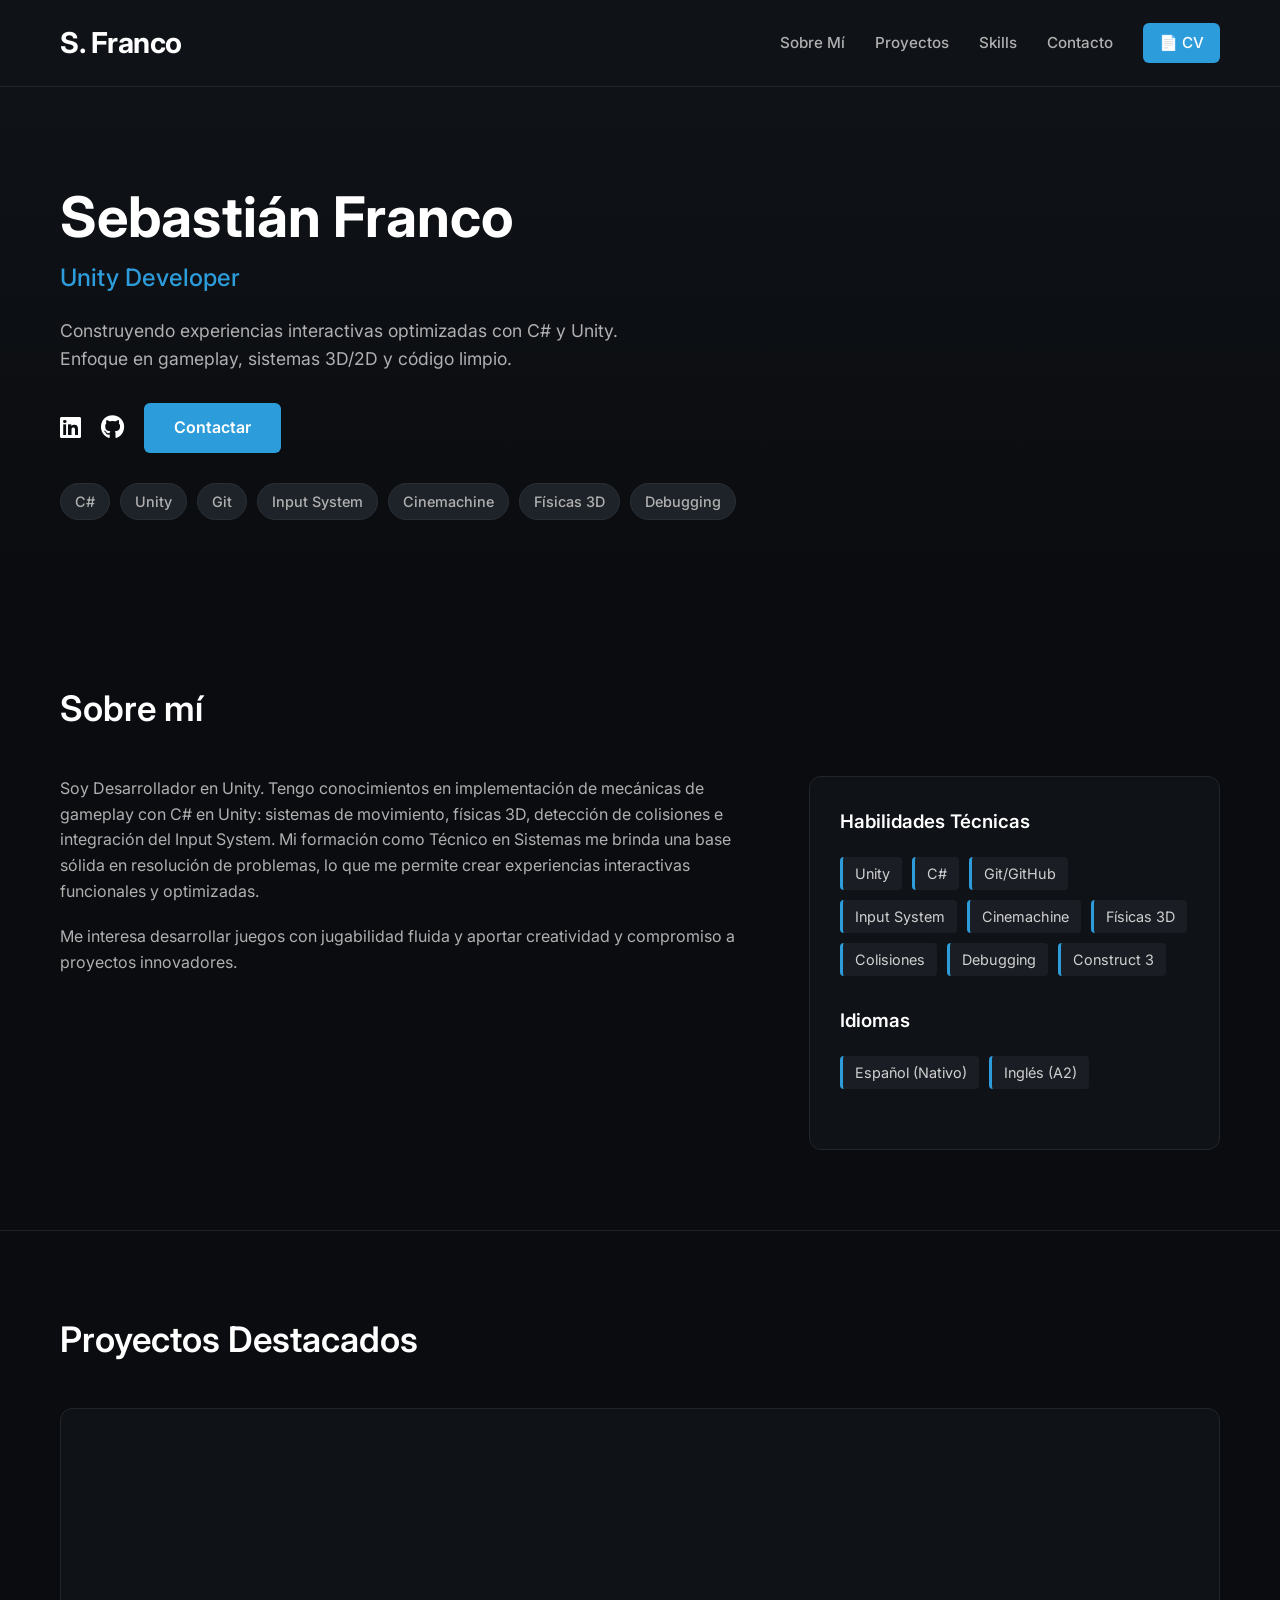
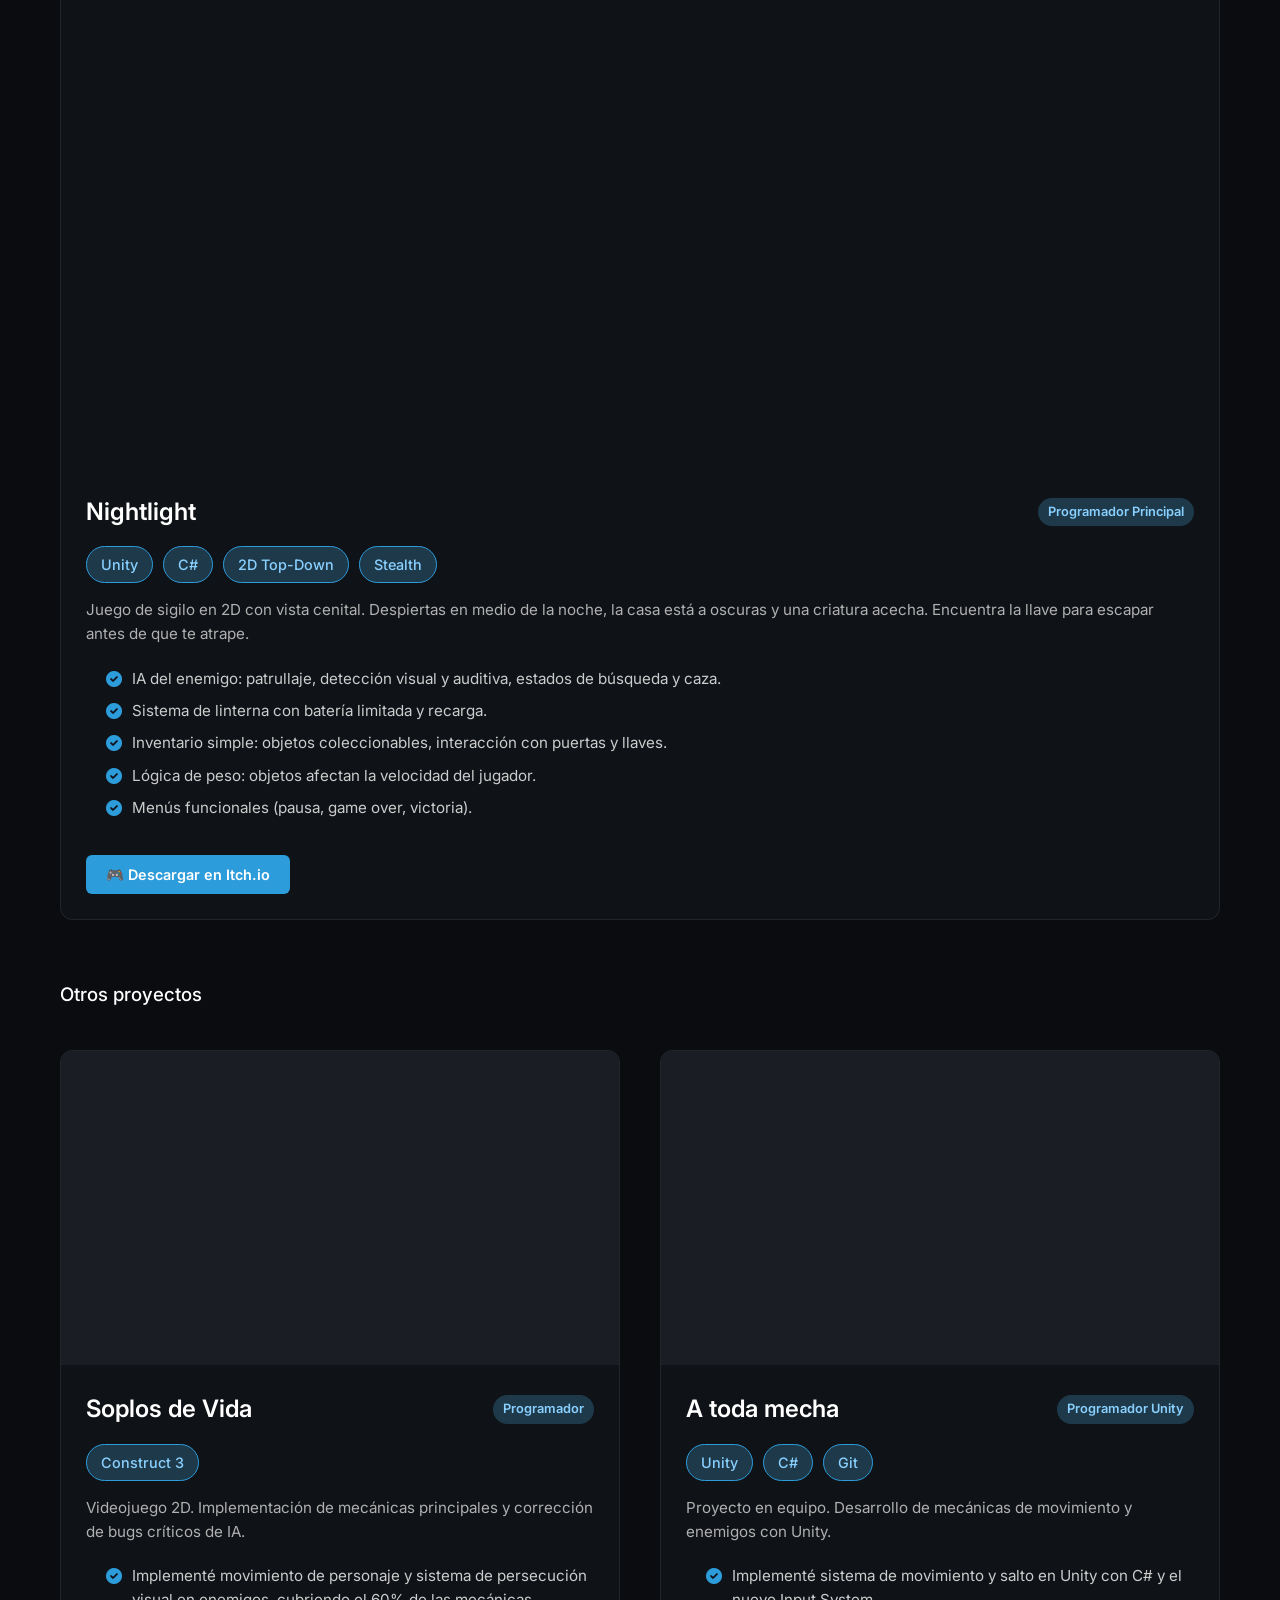
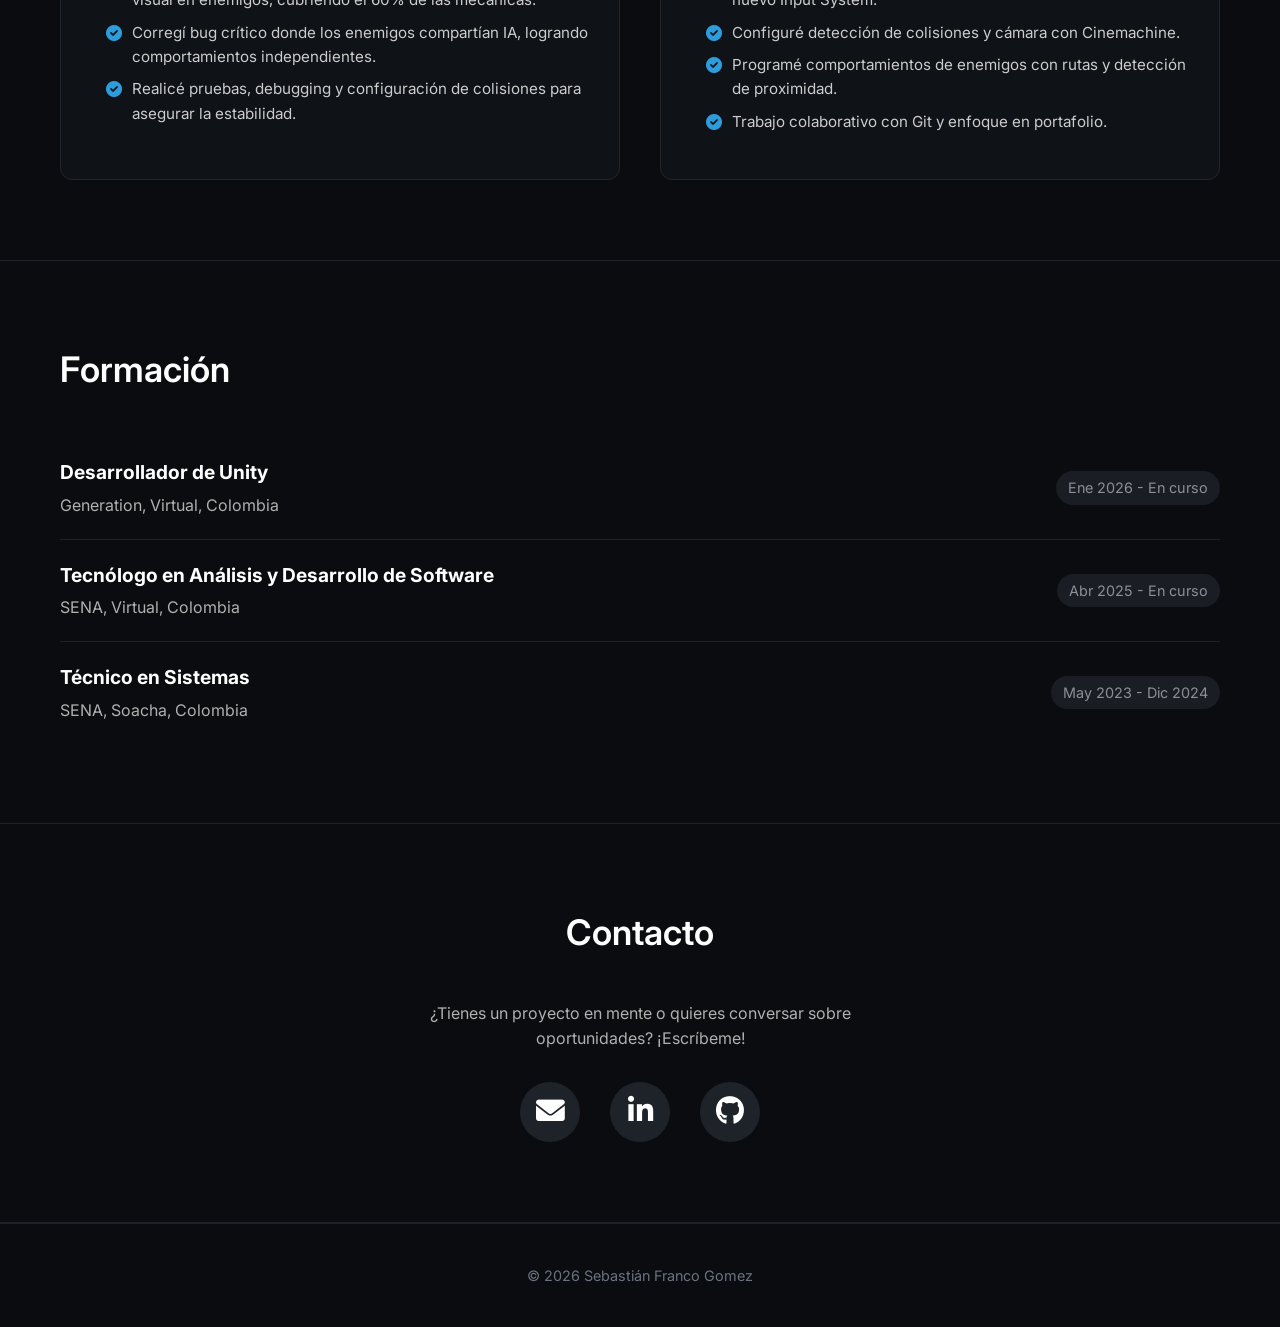
==== index.html @ 02e75fc6 "correciones" ====
<!DOCTYPE html>
<html lang="es">
<head>
    <meta charset="UTF-8">
    <meta name="viewport" content="width=device-width, initial-scale=1.0">
    <title>Sebastián Franco - Unity Developer</title>
    <!-- Fuentes modernas de Google -->
    <link rel="preconnect" href="https://fonts.googleapis.com">
    <link rel="preconnect" href="https://fonts.gstatic.com" crossorigin>
    <link href="https://fonts.googleapis.com/css2?family=Inter:ital,opsz,wght@0,14..32,100..900;1,14..32,100..900&display=swap" rel="stylesheet">
    <!-- Font Awesome para iconos -->
    <link rel="stylesheet" href="https://cdnjs.cloudflare.com/ajax/libs/font-awesome/6.0.0-beta3/css/all.min.css">
    <style>
        * {
            margin: 0;
            padding: 0;
            box-sizing: border-box;
        }

        body {
            font-family: "Inter", sans-serif;
            background-color: #0a0c0f;
            color: #e0e0e0;
            line-height: 1.6;
        }

        .container {
            max-width: 1200px;
            margin: 0 auto;
            padding: 0 20px;
        }

        /* HEADER */
        header {
            padding: 20px 0;
            border-bottom: 1px solid #22262b;
            background-color: #0f1217;
        }

        .header-content {
            display: flex;
            justify-content: space-between;
            align-items: center;
            flex-wrap: wrap;
        }

        .logo a {
            font-size: 1.8rem;
            font-weight: 700;
            color: #ffffff;
            text-decoration: none;
            letter-spacing: -0.5px;
        }

        .nav-links {
            display: flex;
            gap: 30px;
            align-items: center;
        }

        .nav-links a {
            color: #b0b0b0;
            text-decoration: none;
            font-weight: 500;
            font-size: 0.95rem;
            transition: color 0.3s;
        }

        .nav-links a:hover {
            color: #ffffff;
        }

        .btn-cv {
            background-color: #2d9cdb;
            color: white !important;
            padding: 8px 16px;
            border-radius: 6px;
            font-weight: 600;
        }

        .btn-cv:hover {
            background-color: #2483c0;
        }

        /* HERO SECTION */
        .hero {
            padding: 100px 0 80px;
            background: linear-gradient(180deg, #0f1217 0%, #0a0c0f 100%);
        }

        .hero-content {
            display: flex;
            align-items: center;
            gap: 50px;
            flex-wrap: wrap;
        }

        .hero-text {
            flex: 1 1 500px;
        }

        .hero-text h1 {
            font-size: 3.5rem;
            font-weight: 700;
            line-height: 1.1;
            margin-bottom: 10px;
            color: #ffffff;
        }

        .hero-text h2 {
            font-size: 1.5rem;
            font-weight: 500;
            color: #2d9cdb;
            margin-bottom: 20px;
        }

        .hero-text p {
            font-size: 1.1rem;
            color: #b0b0b0;
            margin-bottom: 30px;
            max-width: 600px;
        }

        .hero-links {
            display: flex;
            gap: 20px;
            align-items: center;
            flex-wrap: wrap;
        }

        .hero-links a {
            color: #ffffff;
            font-size: 1.5rem;
            transition: color 0.3s;
        }

        .hero-links a:hover {
            color: #2d9cdb;
        }

        .hero-links .btn-primary {
            background-color: #2d9cdb;
            padding: 12px 30px;
            border-radius: 6px;
            font-weight: 600;
            font-size: 1rem;
            text-decoration: none;
            display: inline-block;
        }

        .hero-links .btn-primary:hover {
            background-color: #2483c0;
        }

        /* TAGS */
        .skill-tags {
            display: flex;
            flex-wrap: wrap;
            gap: 10px;
            margin-top: 30px;
        }

        .tag {
            background-color: #1e2329;
            color: #b0b0b0;
            padding: 6px 14px;
            border-radius: 20px;
            font-size: 0.9rem;
            font-weight: 500;
            border: 1px solid #2a2f36;
        }

        .tag-proyecto {
            background-color: #1e3a4a;
            color: #8ad0ff;
            border-color: #2d9cdb;
        }

        /* ABOUT ME */
        .section {
            padding: 80px 0;
            border-bottom: 1px solid #1e2329;
        }

        .section-title {
            font-size: 2.2rem;
            font-weight: 600;
            margin-bottom: 40px;
            color: #ffffff;
        }

        .about-content {
            display: flex;
            gap: 50px;
            align-items: flex-start;
            flex-wrap: wrap;
        }

        .about-text {
            flex: 2;
        }

        .about-text p {
            margin-bottom: 20px;
            color: #b0b0b0;
        }

        .skills-box {
            flex: 1;
            background-color: #0f1217;
            padding: 30px;
            border-radius: 12px;
            border: 1px solid #22262b;
        }

        .skills-box h3 {
            color: #ffffff;
            margin-bottom: 20px;
            font-weight: 600;
        }

        .skills-grid {
            display: flex;
            flex-wrap: wrap;
            gap: 10px;
            margin-bottom: 30px;
        }

        .skill-item {
            background-color: #1a1e24;
            color: #d0d0d0;
            padding: 5px 12px;
            border-radius: 4px;
            font-size: 0.9rem;
            border-left: 3px solid #2d9cdb;
        }

        /* PROYECTOS */
        .proyectos-grid {
            display: grid;
            grid-template-columns: repeat(auto-fit, minmax(350px, 1fr));
            gap: 40px;
            margin-top: 40px;
        }

        .proyecto-card-link {
            text-decoration: none;
            color: inherit;
            display: block;
            transition: transform 0.3s, border-color 0.3s;
        }

        .proyecto-card {
            background-color: #0f1217;
            border: 1px solid #22262b;
            border-radius: 12px;
            overflow: hidden;
            height: 100%;
        }

        .proyecto-card-link:hover {
            transform: translateY(-5px);
        }

        .proyecto-card-link:hover .proyecto-card {
            border-color: #2d9cdb;
        }

        .proyecto-media {
            width: 100%;
            aspect-ratio: 16 / 9;
            background-color: #1a1e24;
            background-size: cover;
            background-position: center;
        }

        /* Video embed */
        .proyecto-video {
            width: 100%;
            aspect-ratio: 16 / 9;
        }
        
        .proyecto-video iframe {
            width: 100%;
            height: 100%;
            border: none;
        }

        /* GIFs - proyectos existentes */
        .proyecto-1 {
            background-image: url('soplos-demo.gif');
        }
        .proyecto-2 {
            background-image: url('a-toda-mecha-demo.gif');
        }

        .proyecto-content {
            padding: 25px;
        }

        .proyecto-header {
            display: flex;
            justify-content: space-between;
            align-items: center;
            margin-bottom: 15px;
            flex-wrap: wrap;
            gap: 10px;
        }

        .proyecto-header h3 {
            font-size: 1.5rem;
            font-weight: 600;
            color: #ffffff;
        }

        .proyecto-rol {
            background-color: #1e3a4a;
            color: #8ad0ff;
            padding: 4px 10px;
            border-radius: 20px;
            font-size: 0.8rem;
            font-weight: 600;
        }

        .proyecto-desc {
            color: #b0b0b0;
            margin-bottom: 20px;
            font-size: 0.95rem;
        }

        .contribuciones {
            margin: 20px 0;
            padding-left: 20px;
        }

        .contribuciones li {
            list-style: none;
            margin-bottom: 8px;
            color: #cccccc;
            font-size: 0.95rem;
            display: flex;
            align-items: flex-start;
            gap: 10px;
        }

        .contribuciones i {
            color: #2d9cdb;
            font-size: 1rem;
            margin-top: 4px;
        }

        .btn-demo {
            display: inline-block;
            background-color: #2d9cdb;
            color: white;
            padding: 8px 20px;
            border-radius: 6px;
            text-decoration: none;
            font-weight: 600;
            font-size: 0.9rem;
            margin-top: 15px;
            transition: background-color 0.3s;
        }

        .btn-demo:hover {
            background-color: #2483c0;
        }

        /* EDUCACIÓN */
        .edu-item {
            display: flex;
            justify-content: space-between;
            align-items: center;
            flex-wrap: wrap;
            padding: 20px 0;
            border-bottom: 1px solid #1e2329;
        }

        .edu-item:last-child {
            border-bottom: none;
        }

        .edu-left h4 {
            color: #ffffff;
            font-size: 1.2rem;
            margin-bottom: 5px;
        }

        .edu-left p {
            color: #b0b0b0;
        }

        .edu-right {
            color: #8a8f99;
            font-size: 0.9rem;
            background-color: #1a1e24;
            padding: 5px 12px;
            border-radius: 20px;
        }

        /* CONTACTO */
        .contacto-info {
            text-align: center;
            max-width: 500px;
            margin: 0 auto;
        }

        .contacto-info p {
            margin-bottom: 30px;
            color: #b0b0b0;
        }

        .contacto-links {
            display: flex;
            justify-content: center;
            gap: 30px;
            flex-wrap: wrap;
        }

        .contacto-links a {
            color: #ffffff;
            background-color: #1e2329;
            width: 60px;
            height: 60px;
            border-radius: 50%;
            display: flex;
            align-items: center;
            justify-content: center;
            font-size: 1.8rem;
            transition: background-color 0.3s;
            text-decoration: none;
        }

        .contacto-links a:hover {
            background-color: #2d9cdb;
        }

        /* FOOTER */
        footer {
            text-align: center;
            padding: 40px 0;
            color: #6b7280;
            font-size: 0.9rem;
            border-top: 1px solid #1e2329;
        }

        /* Responsive */
        @media (max-width: 768px) {
            .hero-text h1 {
                font-size: 2.5rem;
            }
            .header-content {
                flex-direction: column;
                gap: 15px;
            }
            .nav-links {
                flex-wrap: wrap;
                justify-content: center;
            }
            .about-content {
                flex-direction: column;
            }
        }
    </style>
</head>
<body>
    <header>
        <div class="container header-content">
            <div class="logo">
                <a href="#">S. Franco</a>
            </div>
            <nav class="nav-links">
                <a href="#about">Sobre Mí</a>
                <a href="#proyectos">Proyectos</a>
                <a href="#skills">Skills</a>
                <a href="#contacto">Contacto</a>
                <a href="CV_Sebastian_Franco.pdf" class="btn-cv" target="_blank">📄 CV</a>
            </nav>
        </div>
    </header>

    <main>
        <!-- HERO SECTION -->
        <section class="hero">
            <div class="container hero-content">
                <div class="hero-text">
                    <h1>Sebastián Franco</h1>
                    <h2>Unity Developer</h2>
                    <p>Construyendo experiencias interactivas optimizadas con C# y Unity. Enfoque en gameplay, sistemas 3D/2D y código limpio.</p>
                    <div class="hero-links">
                        <a href="https://www.linkedin.com/in/sebastian-franco-2007---/" target="_blank" aria-label="LinkedIn"><i class="fab fa-linkedin"></i></a>
                        <a href="https://github.com/sebas-50" target="_blank" aria-label="GitHub"><i class="fab fa-github"></i></a>
                        <a href="#contacto" class="btn-primary">Contactar</a>
                    </div>
                    <div class="skill-tags">
                        <span class="tag">C#</span>
                        <span class="tag">Unity</span>
                        <span class="tag">Git</span>
                        <span class="tag">Input System</span>
                        <span class="tag">Cinemachine</span>
                        <span class="tag">Físicas 3D</span>
                        <span class="tag">Debugging</span>
                    </div>
                </div>
            </div>
        </section>

        <!-- ABOUT SECTION -->
        <section id="about" class="section">
            <div class="container">
                <h2 class="section-title">Sobre mí</h2>
                <div class="about-content">
                    <div class="about-text">
                        <p>Soy Desarrollador en Unity. Tengo conocimientos en implementación de mecánicas de gameplay con C# en Unity: sistemas de movimiento, físicas 3D, detección de colisiones e integración del Input System. Mi formación como Técnico en Sistemas me brinda una base sólida en resolución de problemas, lo que me permite crear experiencias interactivas funcionales y optimizadas.</p>
                        <p>Me interesa desarrollar juegos con jugabilidad fluida y aportar creatividad y compromiso a proyectos innovadores.</p>
                    </div>
                    <div class="skills-box" id="skills">
                        <h3>Habilidades Técnicas</h3>
                        <div class="skills-grid">
                            <span class="skill-item">Unity</span>
                            <span class="skill-item">C#</span>
                            <span class="skill-item">Git/GitHub</span>
                            <span class="skill-item">Input System</span>
                            <span class="skill-item">Cinemachine</span>
                            <span class="skill-item">Físicas 3D</span>
                            <span class="skill-item">Colisiones</span>
                            <span class="skill-item">Debugging</span>
                            <span class="skill-item">Construct 3</span>
                        </div>
                        <h3 style="margin-top: 30px;">Idiomas</h3>
                        <div class="skills-grid">
                            <span class="skill-item">Español (Nativo)</span>
                            <span class="skill-item">Inglés (A2)</span>
                        </div>
                    </div>
                </div>
            </div>
        </section>

        <!-- PROYECTOS SECTION -->
        <section id="proyectos" class="section">
            <div class="container">
                <h2 class="section-title">Proyectos Destacados</h2>
                
                <!-- PROYECTO PRINCIPAL: NIGHTLIGHT -->
                <div style="margin-bottom: 60px;">
                    <a href="https://sebastian-franco-gomez.itch.io/nightlight" target="_blank" class="proyecto-card-link">
                        <div class="proyecto-card">
                            <div class="proyecto-video">
    <iframe 
        width="100%" 
        height="100%" 
        src="https://www.youtube-nocookie.com/embed/yHXRtA7lOzw?si=THPLv_PJnIBSPX7s&controls=0" 
        title="Nightlight Trailer" 
        frameborder="0" 
        allow="accelerometer; autoplay; clipboard-write; encrypted-media; gyroscope; picture-in-picture; web-share" 
        referrerpolicy="strict-origin-when-cross-origin" 
        allowfullscreen>
    </iframe>
</div>
<div class="proyecto-content">
    <div class="proyecto-header">
        <h3>Nightlight</h3>
        <span class="proyecto-rol">Programador Principal</span>
    </div>
    <div class="skill-tags" style="margin-top: 0; margin-bottom: 15px;">
        <span class="tag tag-proyecto">Unity</span>
        <span class="tag tag-proyecto">C#</span>
        <span class="tag tag-proyecto">2D Top-Down</span>
        <span class="tag tag-proyecto">Stealth</span>
    </div>
    <p class="proyecto-desc">Juego de sigilo en 2D con vista cenital. Despiertas en medio de la noche, la casa está a oscuras y una criatura acecha. Encuentra la llave para escapar antes de que te atrape.</p>
    <ul class="contribuciones">
        <li><i class="fas fa-check-circle"></i> IA del enemigo: patrullaje, detección visual y auditiva, estados de búsqueda y caza.</li>
        <li><i class="fas fa-check-circle"></i> Sistema de linterna con batería limitada y recarga.</li>
        <li><i class="fas fa-check-circle"></i> Inventario simple: objetos coleccionables, interacción con puertas y llaves.</li>
        <li><i class="fas fa-check-circle"></i> Lógica de peso: objetos afectan la velocidad del jugador.</li>
        <li><i class="fas fa-check-circle"></i> Menús funcionales (pausa, game over, victoria).</li>
    </ul>
    <a href="https://sebastian-franco-gomez.itch.io/nightlight" target="_blank" class="btn-demo">🎮 Descargar en Itch.io</a>
</div>
                        </div>
                    </a>
                </div>

                <!-- OTROS PROYECTOS (los dos anteriores) -->
                <h3 style="color: #ffffff; margin-bottom: 30px; font-weight: 500;">Otros proyectos</h3>
                <div class="proyectos-grid">
                    <!-- Proyecto 1: Soplos de Vida -->
                    <a href="https://jonathan-franco-santana.itch.io/soplo-de-vida" target="_blank" class="proyecto-card-link">
                        <div class="proyecto-card">
                            <div class="proyecto-media proyecto-1"></div>
                            <div class="proyecto-content">
                                <div class="proyecto-header">
                                    <h3>Soplos de Vida</h3>
                                    <span class="proyecto-rol">Programador</span>
                                </div>
                                <div class="skill-tags" style="margin-top: 0; margin-bottom: 15px;">
                                    <span class="tag tag-proyecto">Construct 3</span>
                                </div>
                                <p class="proyecto-desc">Videojuego 2D. Implementación de mecánicas principales y corrección de bugs críticos de IA.</p>
                                <ul class="contribuciones">
                                    <li><i class="fas fa-check-circle"></i> Implementé movimiento de personaje y sistema de persecución visual en enemigos, cubriendo el 60% de las mecánicas.</li>
                                    <li><i class="fas fa-check-circle"></i> Corregí bug crítico donde los enemigos compartían IA, logrando comportamientos independientes.</li>
                                    <li><i class="fas fa-check-circle"></i> Realicé pruebas, debugging y configuración de colisiones para asegurar la estabilidad.</li>
                                </ul>
                            </div>
                        </div>
                    </a>

                    <!-- Proyecto 2: A toda mecha -->
                    <a href="https://sebastian-franco.itch.io/a-toda-mecha" target="_blank" class="proyecto-card-link">
                        <div class="proyecto-card">
                            <div class="proyecto-media proyecto-2"></div>
                            <div class="proyecto-content">
                                <div class="proyecto-header">
                                    <h3>A toda mecha</h3>
                                    <span class="proyecto-rol">Programador Unity</span>
                                </div>
                                <div class="skill-tags" style="margin-top: 0; margin-bottom: 15px;">
                                    <span class="tag tag-proyecto">Unity</span>
                                    <span class="tag tag-proyecto">C#</span>
                                    <span class="tag tag-proyecto">Git</span>
                                </div>
                                <p class="proyecto-desc">Proyecto en equipo. Desarrollo de mecánicas de movimiento y enemigos con Unity.</p>
                                <ul class="contribuciones">
                                    <li><i class="fas fa-check-circle"></i> Implementé sistema de movimiento y salto en Unity con C# y el nuevo Input System.</li>
                                    <li><i class="fas fa-check-circle"></i> Configuré detección de colisiones y cámara con Cinemachine.</li>
                                    <li><i class="fas fa-check-circle"></i> Programé comportamientos de enemigos con rutas y detección de proximidad.</li>
                                    <li><i class="fas fa-check-circle"></i> Trabajo colaborativo con Git y enfoque en portafolio.</li>
                                </ul>
                            </div>
                        </div>
                    </a>
                </div>
            </div>
        </section>

        <!-- EDUCACIÓN -->
        <section class="section">
            <div class="container">
                <h2 class="section-title">Formación</h2>
                <div class="edu-item">
                    <div class="edu-left">
                        <h4>Desarrollador de Unity</h4>
                        <p>Generation, Virtual, Colombia</p>
                    </div>
                    <div class="edu-right">Ene 2026 - En curso</div>
                </div>
                <div class="edu-item">
                    <div class="edu-left">
                        <h4>Tecnólogo en Análisis y Desarrollo de Software</h4>
                        <p>SENA, Virtual, Colombia</p>
                    </div>
                    <div class="edu-right">Abr 2025 - En curso</div>
                </div>
                <div class="edu-item">
                    <div class="edu-left">
                        <h4>Técnico en Sistemas</h4>
                        <p>SENA, Soacha, Colombia</p>
                    </div>
                    <div class="edu-right">May 2023 - Dic 2024</div>
                </div>
            </div>
        </section>

        <!-- CONTACTO -->
        <section id="contacto" class="section">
            <div class="container contacto-info">
                <h2 class="section-title">Contacto</h2>
                <p>¿Tienes un proyecto en mente o quieres conversar sobre oportunidades? ¡Escríbeme!</p>
                <div class="contacto-links">
                    <a href="mailto:sfrancohappy@gmail.com" target="_blank" aria-label="Email"><i class="fas fa-envelope"></i></a>
                    <a href="https://www.linkedin.com/in/sebastian-franco-2007---/" target="_blank" aria-label="LinkedIn"><i class="fab fa-linkedin-in"></i></a>
                    <a href="https://github.com/sebas-50" target="_blank" aria-label="GitHub"><i class="fab fa-github"></i></a>
                </div>
            </div>
        </section>
    </main>

    <footer>
        <div class="container">
            <p>© 2026 Sebastián Franco Gomez</p>
        </div>
    </footer>

    <script>
        document.querySelectorAll('a[href^="#"]').forEach(anchor => {
            anchor.addEventListener('click', function (e) {
                e.preventDefault();
                const target = document.querySelector(this.getAttribute('href'));
                if (target) {
                    target.scrollIntoView({ behavior: 'smooth' });
                }
            });
        });
    </script>
</body>
</html>
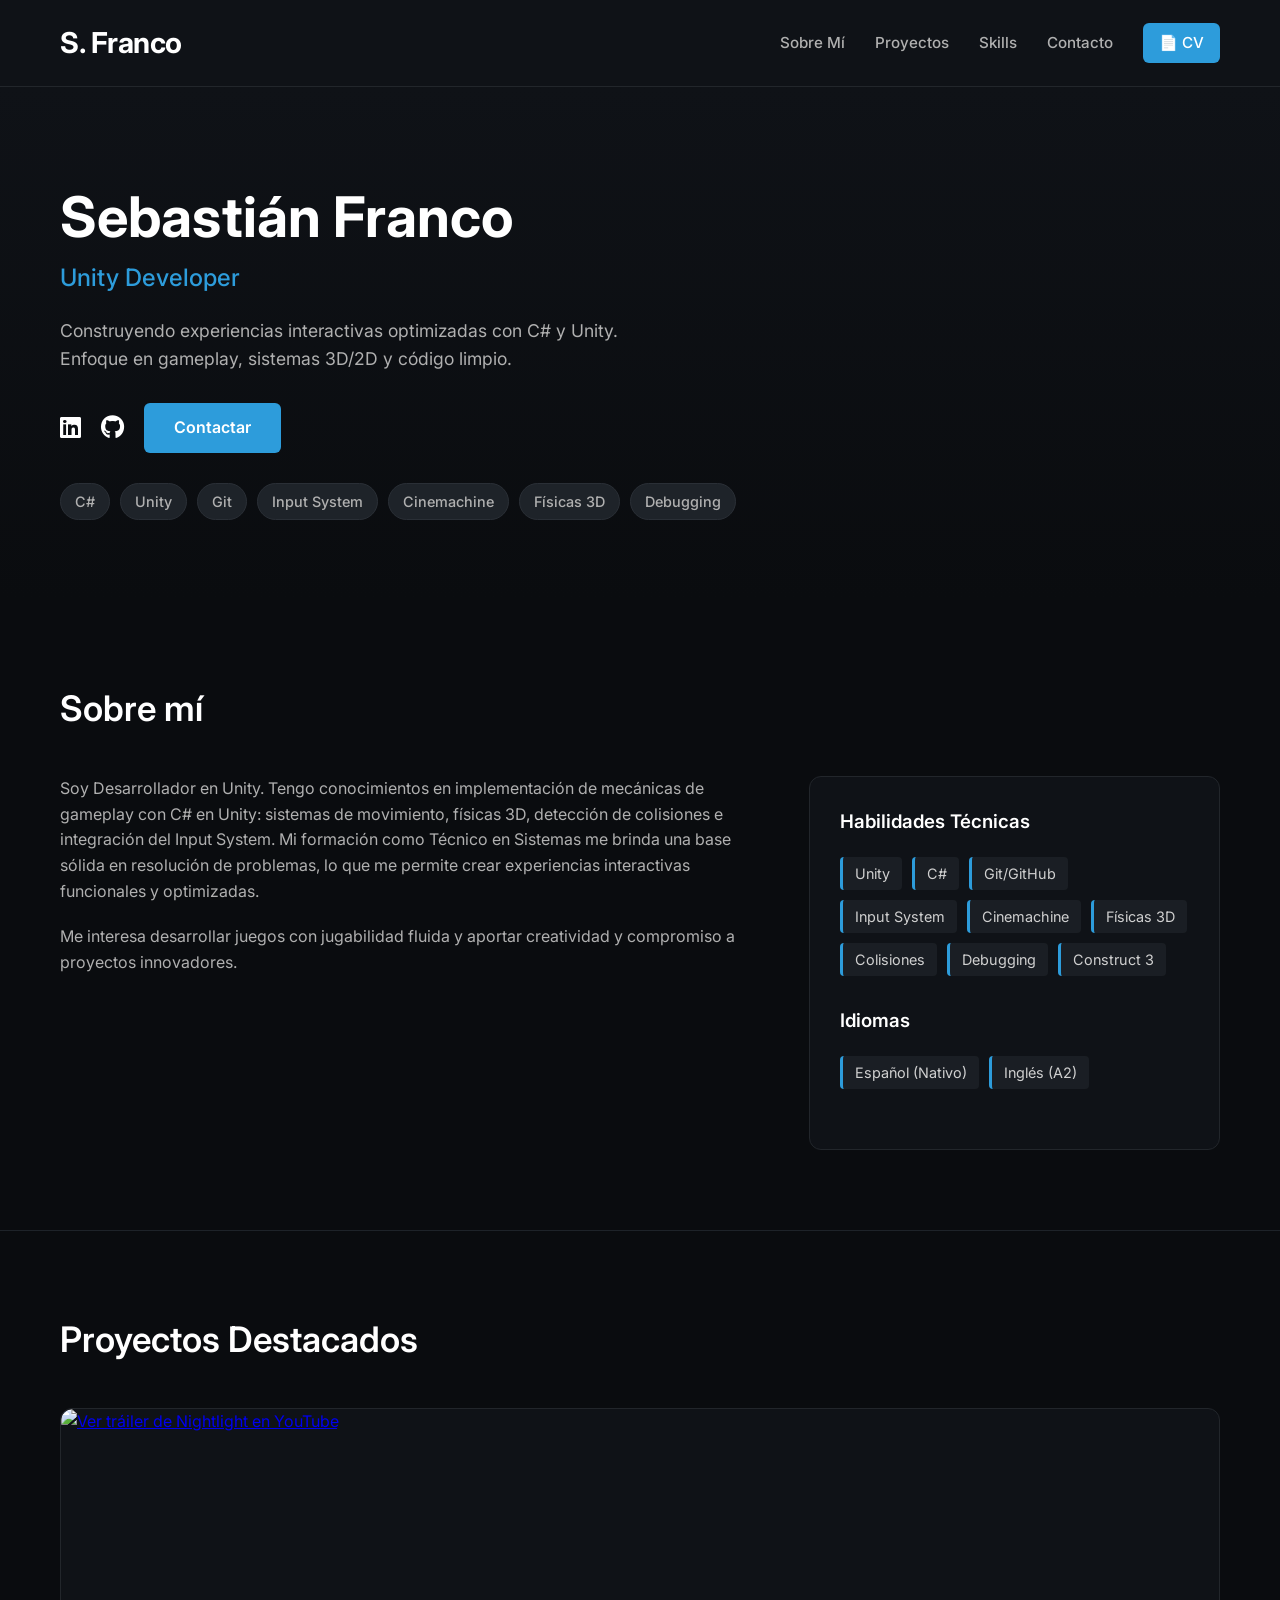
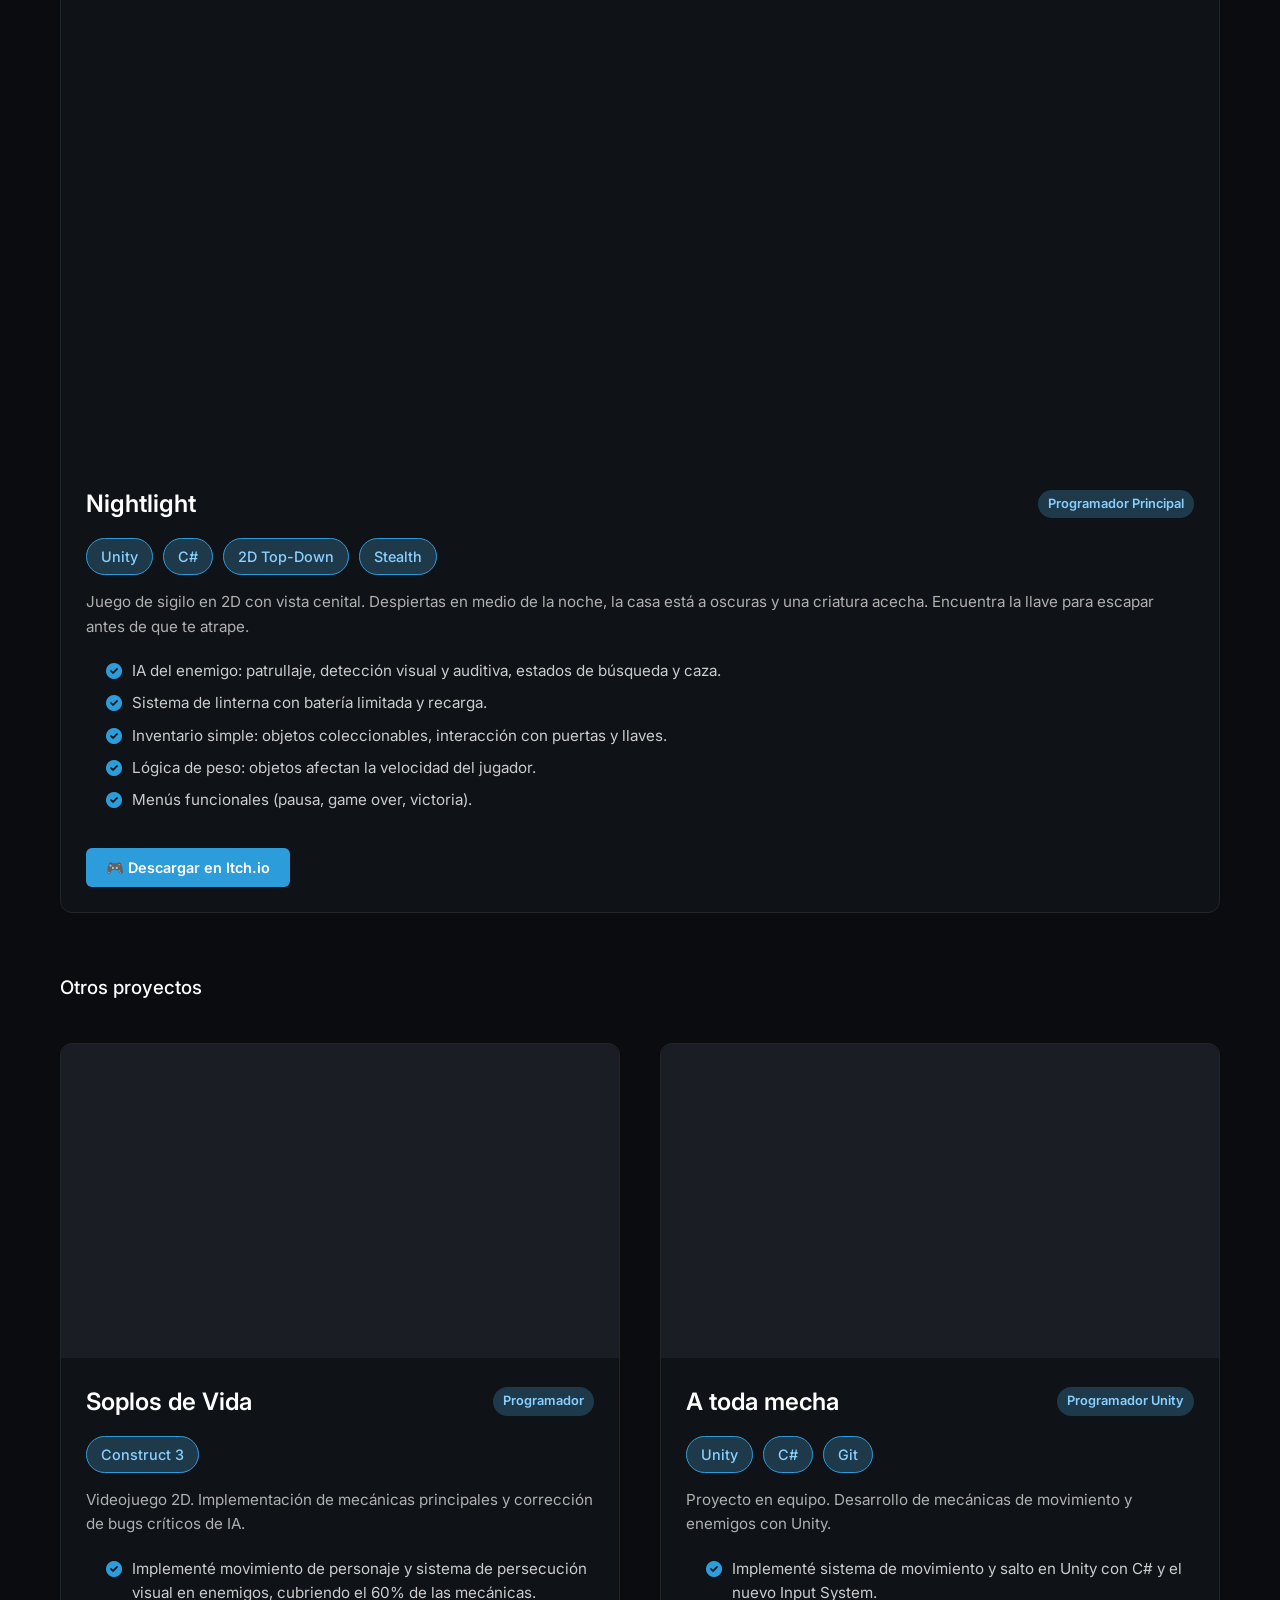
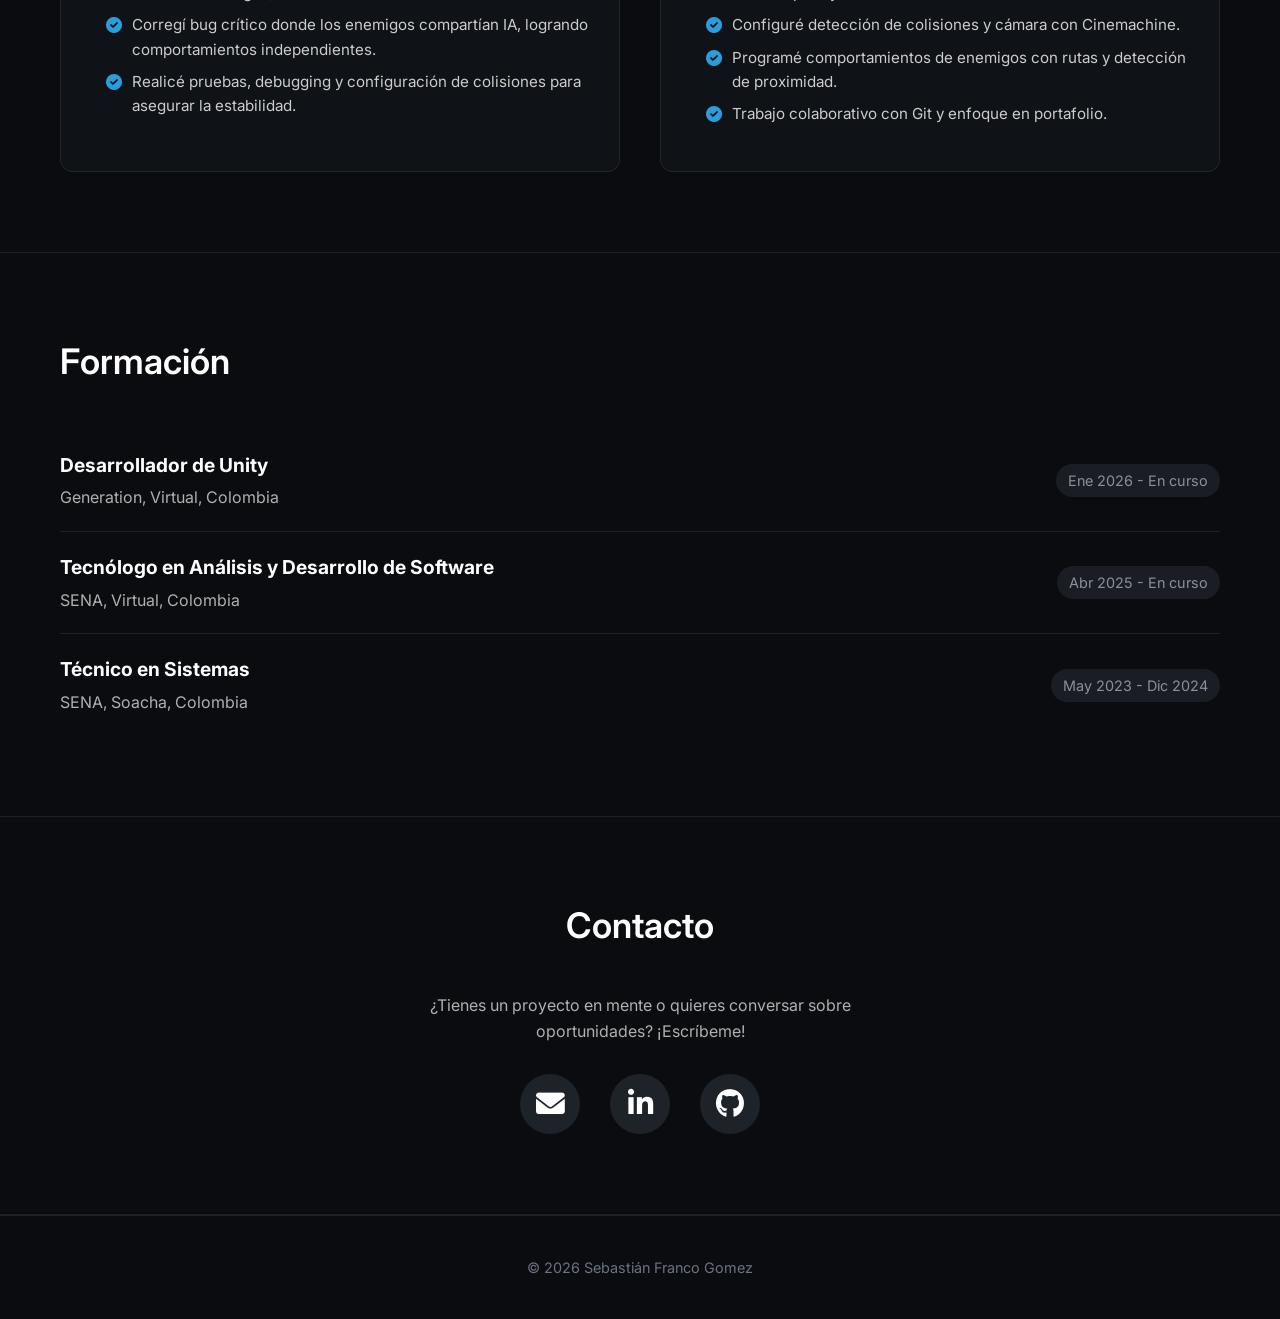
==== commit 6ac6ea94: "Update index.html" ====
--- a/index.html
+++ b/index.html
@@ -547,16 +547,11 @@
                     <a href="https://sebastian-franco-gomez.itch.io/nightlight" target="_blank" class="proyecto-card-link">
                         <div class="proyecto-card">
                             <div class="proyecto-video">
-    <iframe 
-        width="100%" 
-        height="100%" 
-        src="https://www.youtube-nocookie.com/embed/yHXRtA7lOzw?si=THPLv_PJnIBSPX7s&controls=0" 
-        title="Nightlight Trailer" 
-        frameborder="0" 
-        allow="accelerometer; autoplay; clipboard-write; encrypted-media; gyroscope; picture-in-picture; web-share" 
-        referrerpolicy="strict-origin-when-cross-origin" 
-        allowfullscreen>
-    </iframe>
+    <a href="https://youtu.be/yHXRtA7lOzw" target="_blank">
+    <img src="https://img.youtube.com/vi/yHXRtA7lOzw/maxresdefault.jpg" 
+         alt="Ver tráiler de Nightlight en YouTube"
+         style="width:100%; border-radius:12px;">
+</a>
 </div>
 <div class="proyecto-content">
     <div class="proyecto-header">
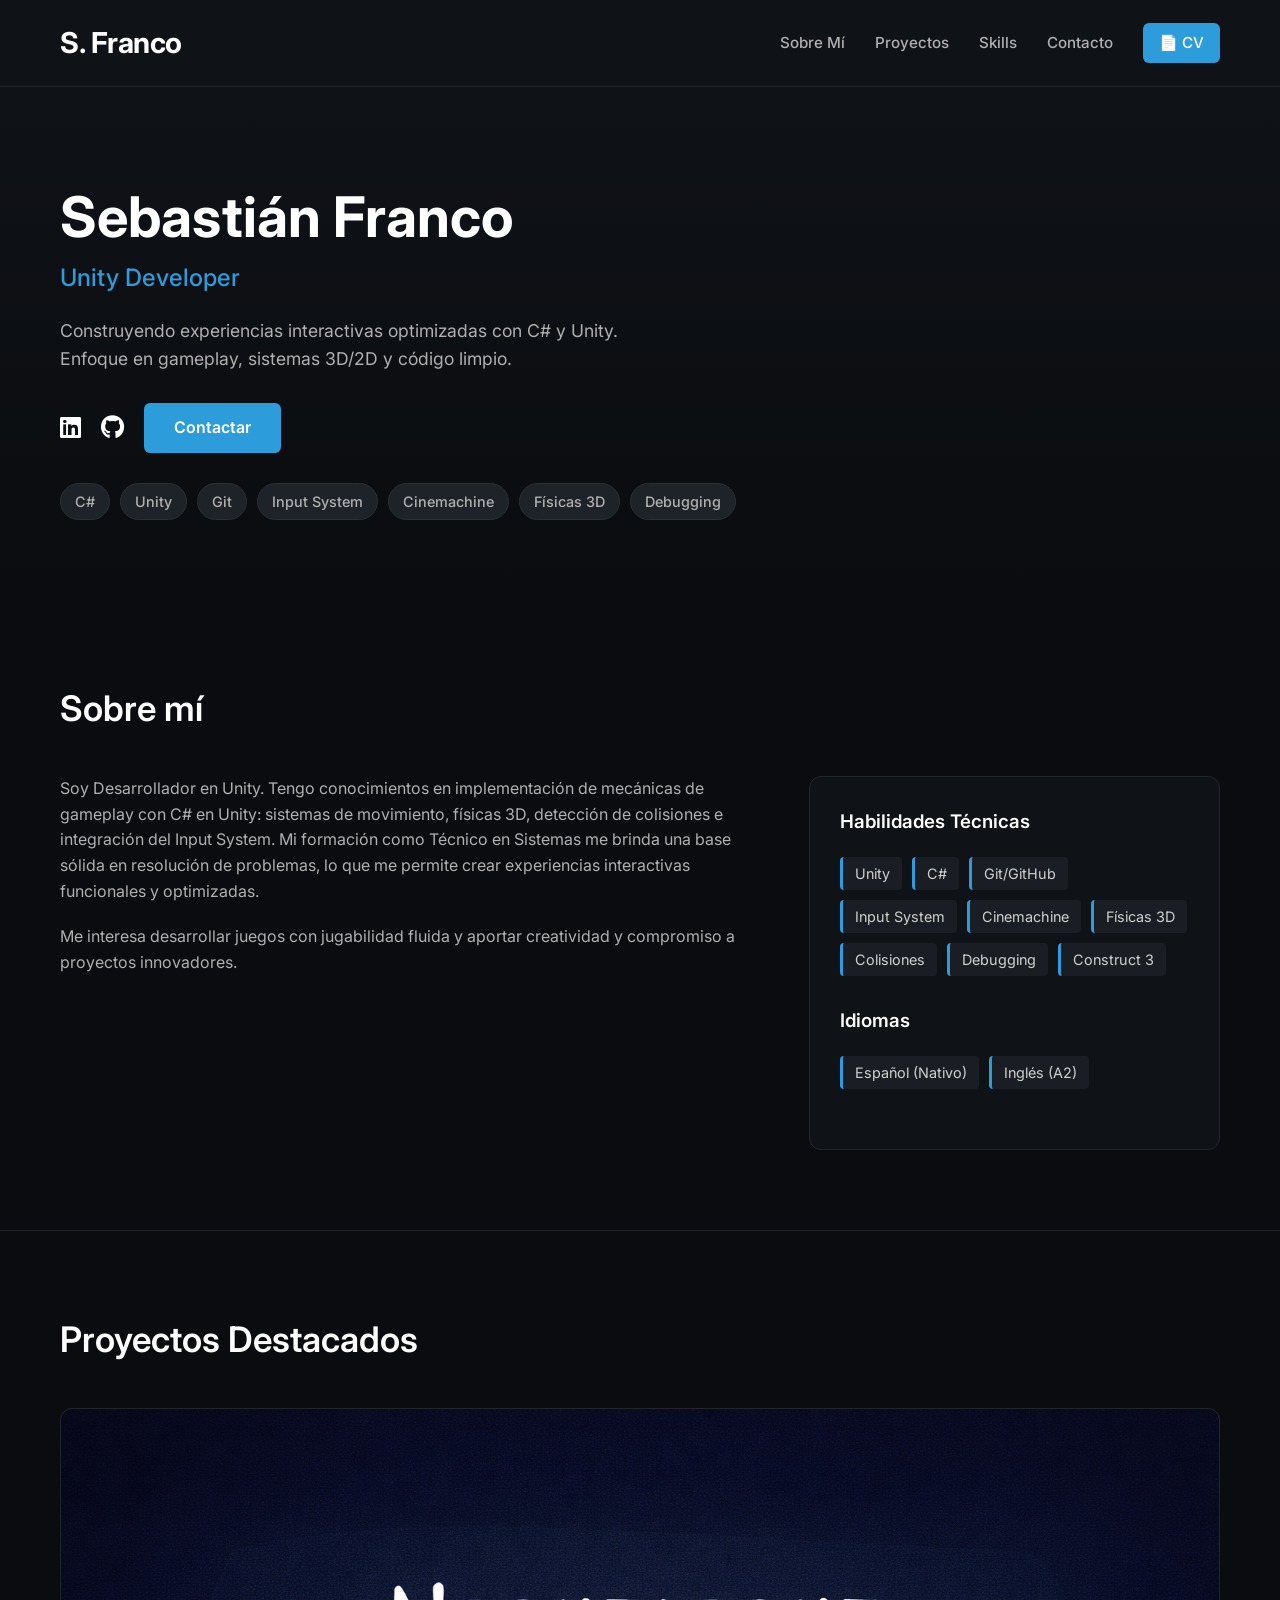
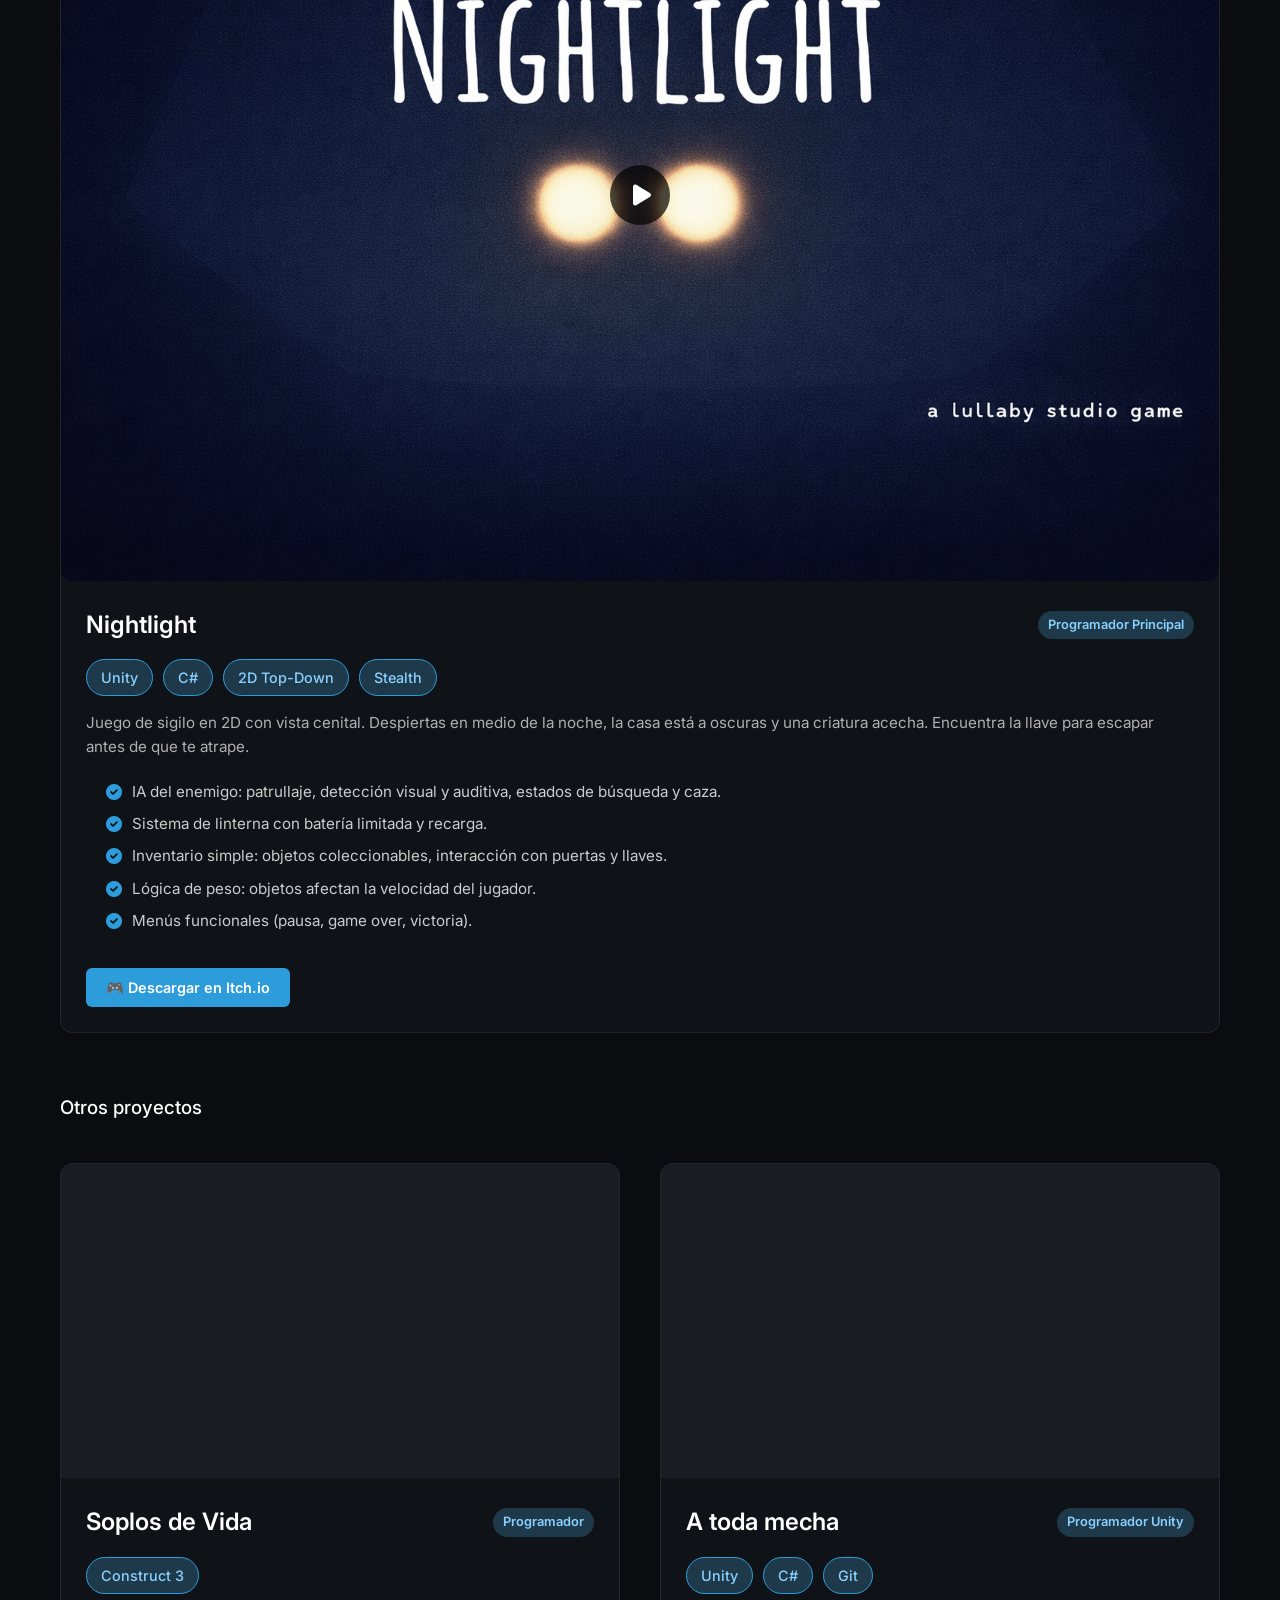
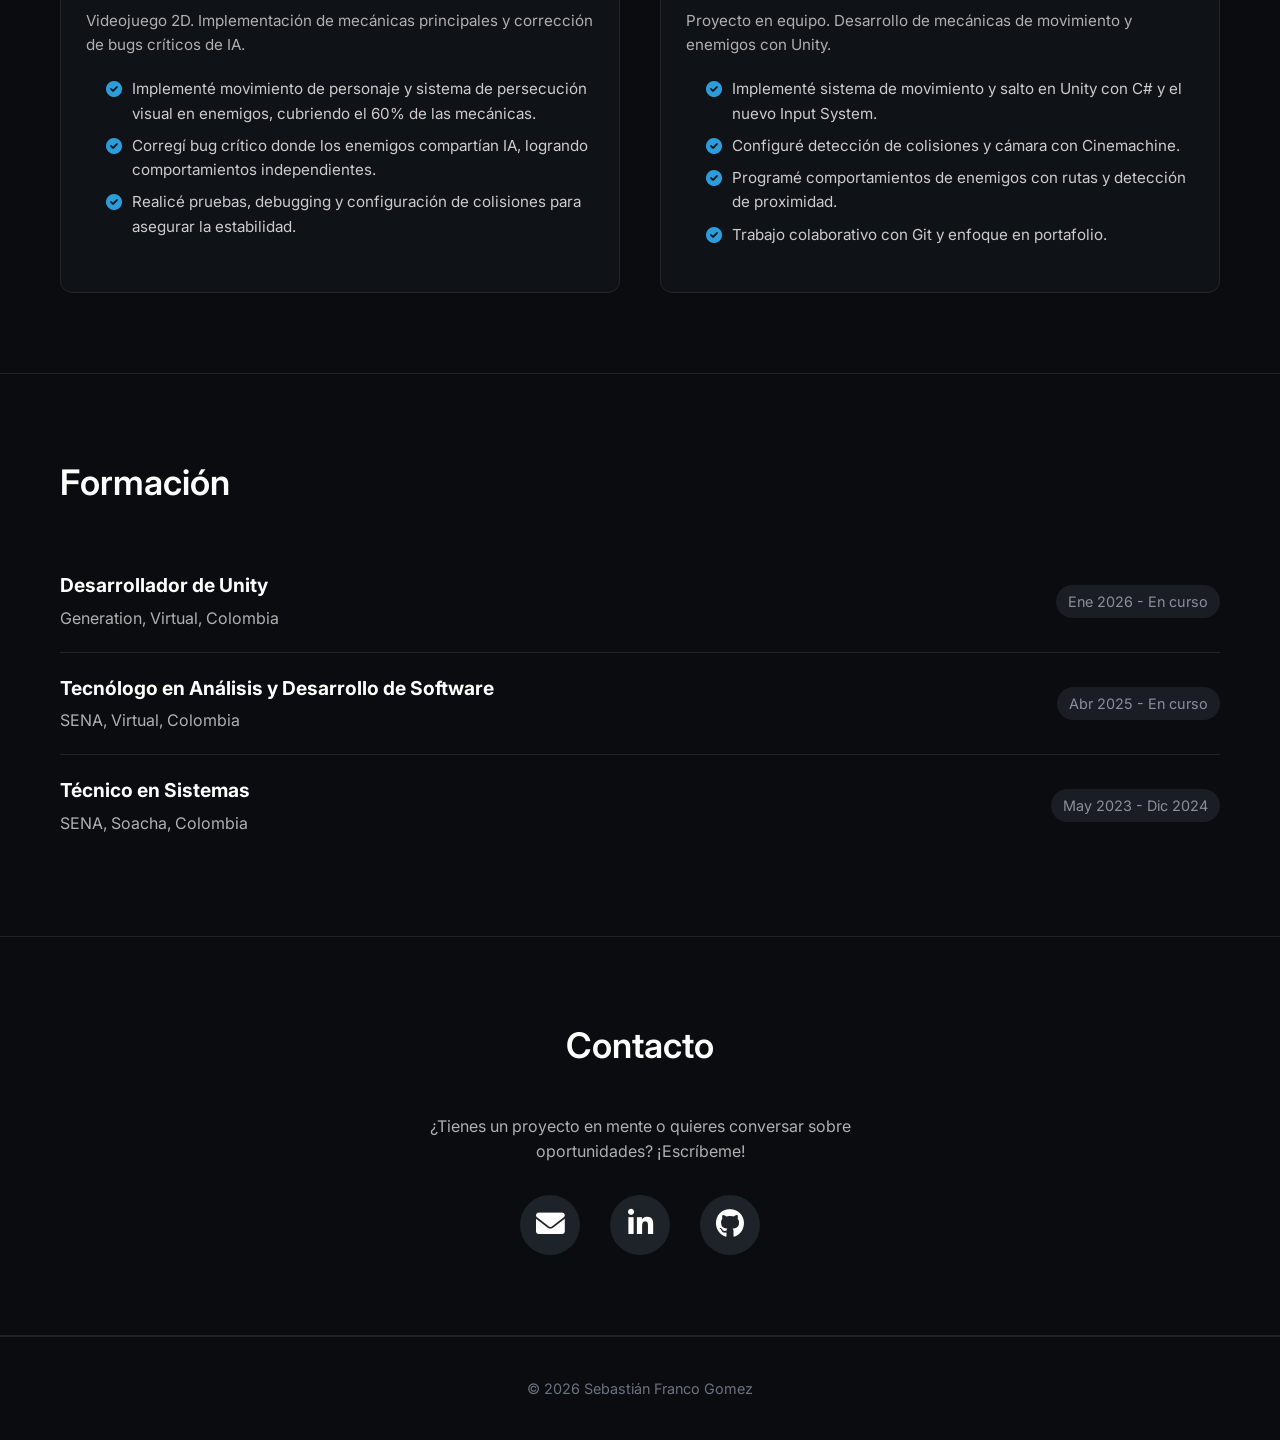
==== commit 0fd21b1f: "mejoras en el codigo" ====
--- a/index.html
+++ b/index.html
@@ -547,11 +547,18 @@
                     <a href="https://sebastian-franco-gomez.itch.io/nightlight" target="_blank" class="proyecto-card-link">
                         <div class="proyecto-card">
                             <div class="proyecto-video">
-    <a href="https://youtu.be/yHXRtA7lOzw" target="_blank">
-    <img src="https://img.youtube.com/vi/yHXRtA7lOzw/maxresdefault.jpg" 
-         alt="Ver tráiler de Nightlight en YouTube"
-         style="width:100%; border-radius:12px;">
-</a>
+    <div class="proyecto-video">
+    <a href="https://youtu.be/yHXRtA7lOzw" target="_blank" style="position:relative; display:block;">
+        <img src="nightlight-thumbnail.png" 
+             alt="Ver tráiler de Nightlight en YouTube"
+             style="width:100%; height:auto; border-radius:12px; display:block;">
+        <div style="position:absolute; top:50%; left:50%; transform:translate(-50%,-50%); 
+                    background:rgba(0,0,0,0.7); border-radius:50%; width:60px; height:60px;
+                    display:flex; align-items:center; justify-content:center;">
+            <i class="fas fa-play" style="color:white; font-size:24px; margin-left:4px;"></i>
+        </div>
+    </a>
+</div>
 </div>
 <div class="proyecto-content">
     <div class="proyecto-header">
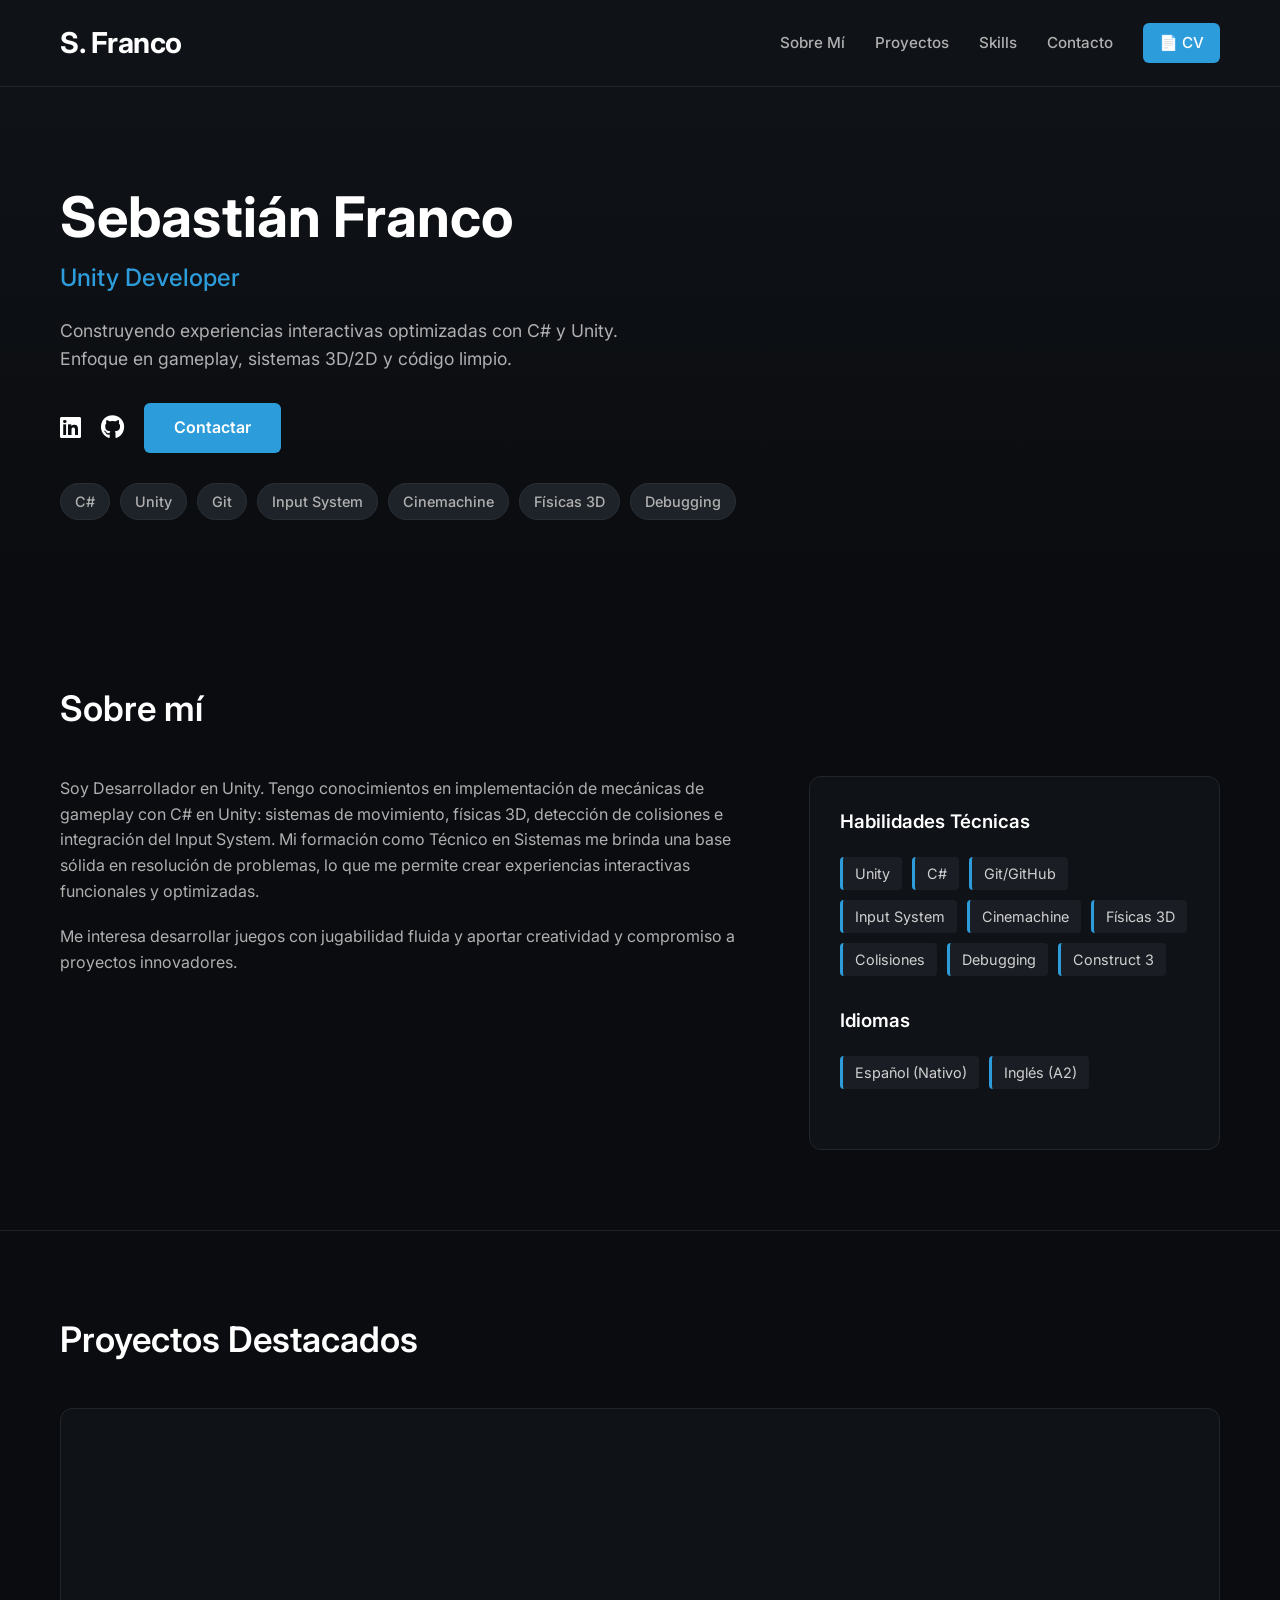
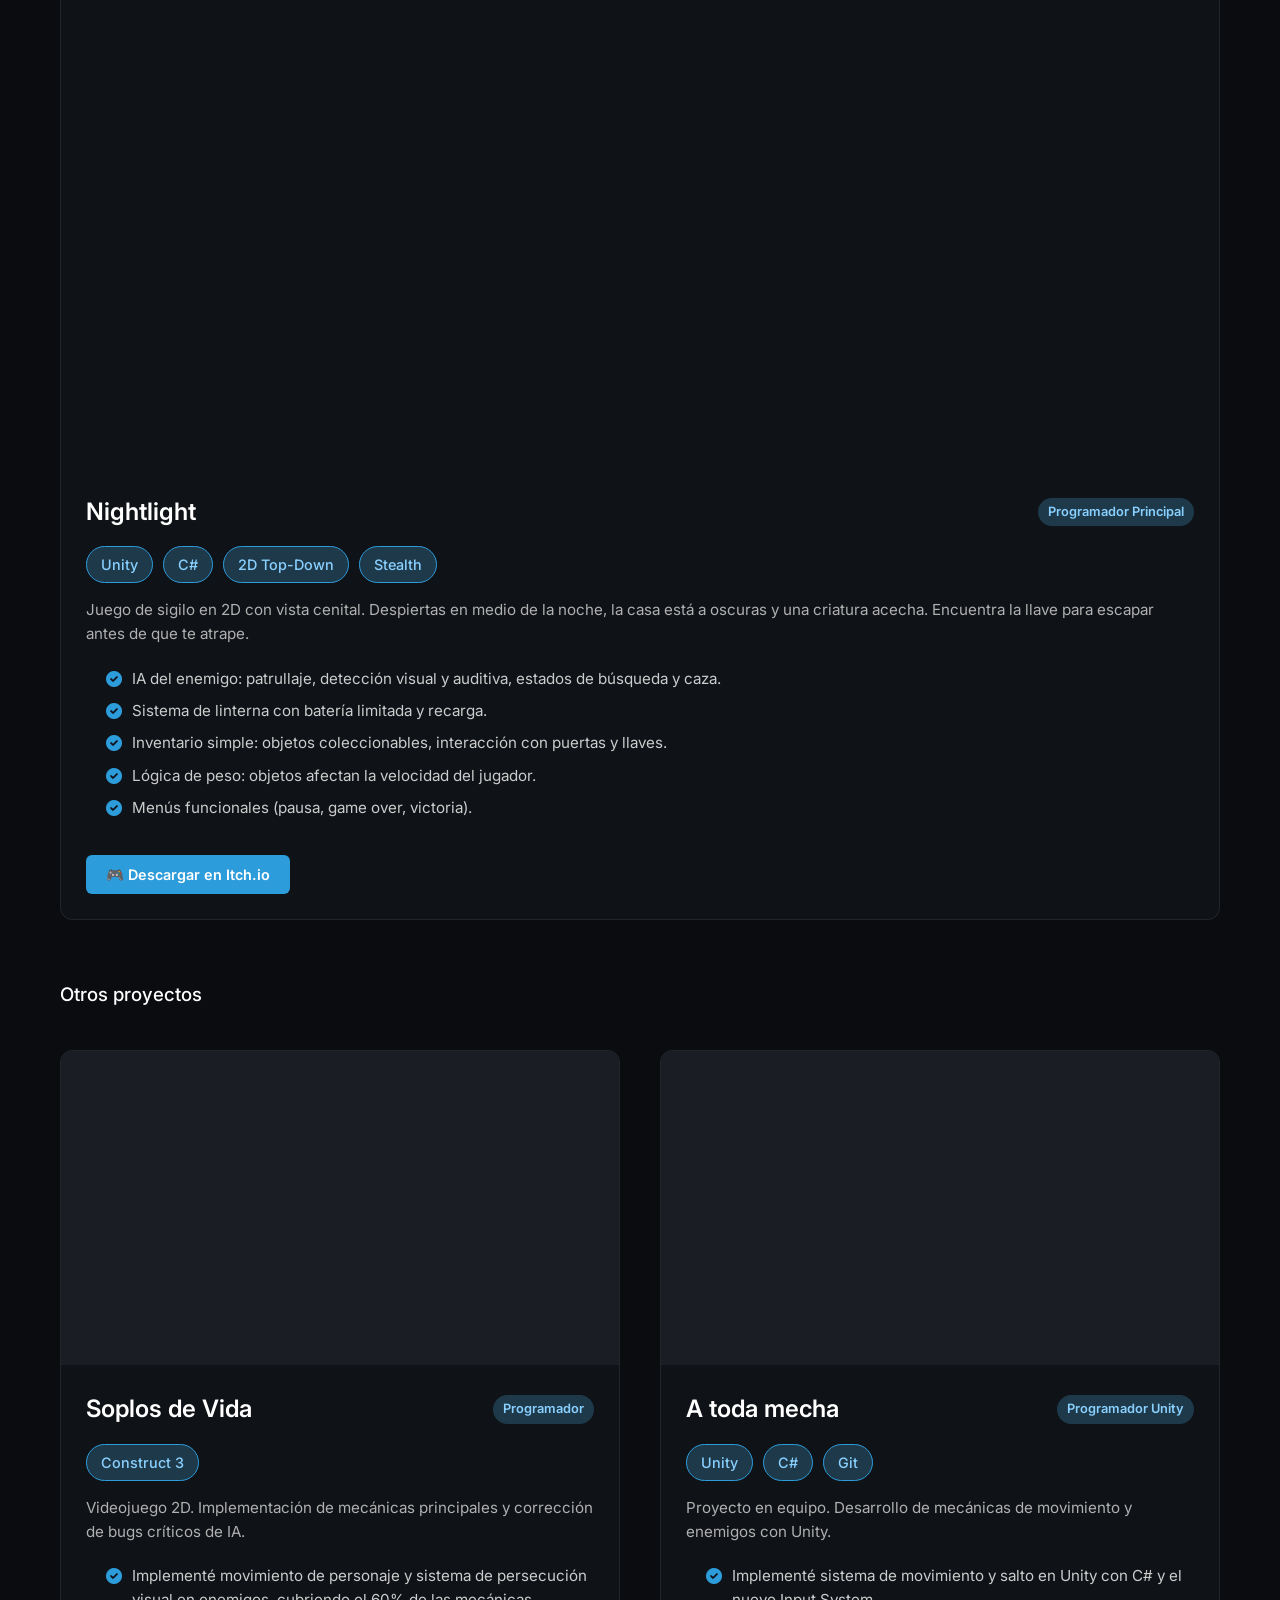
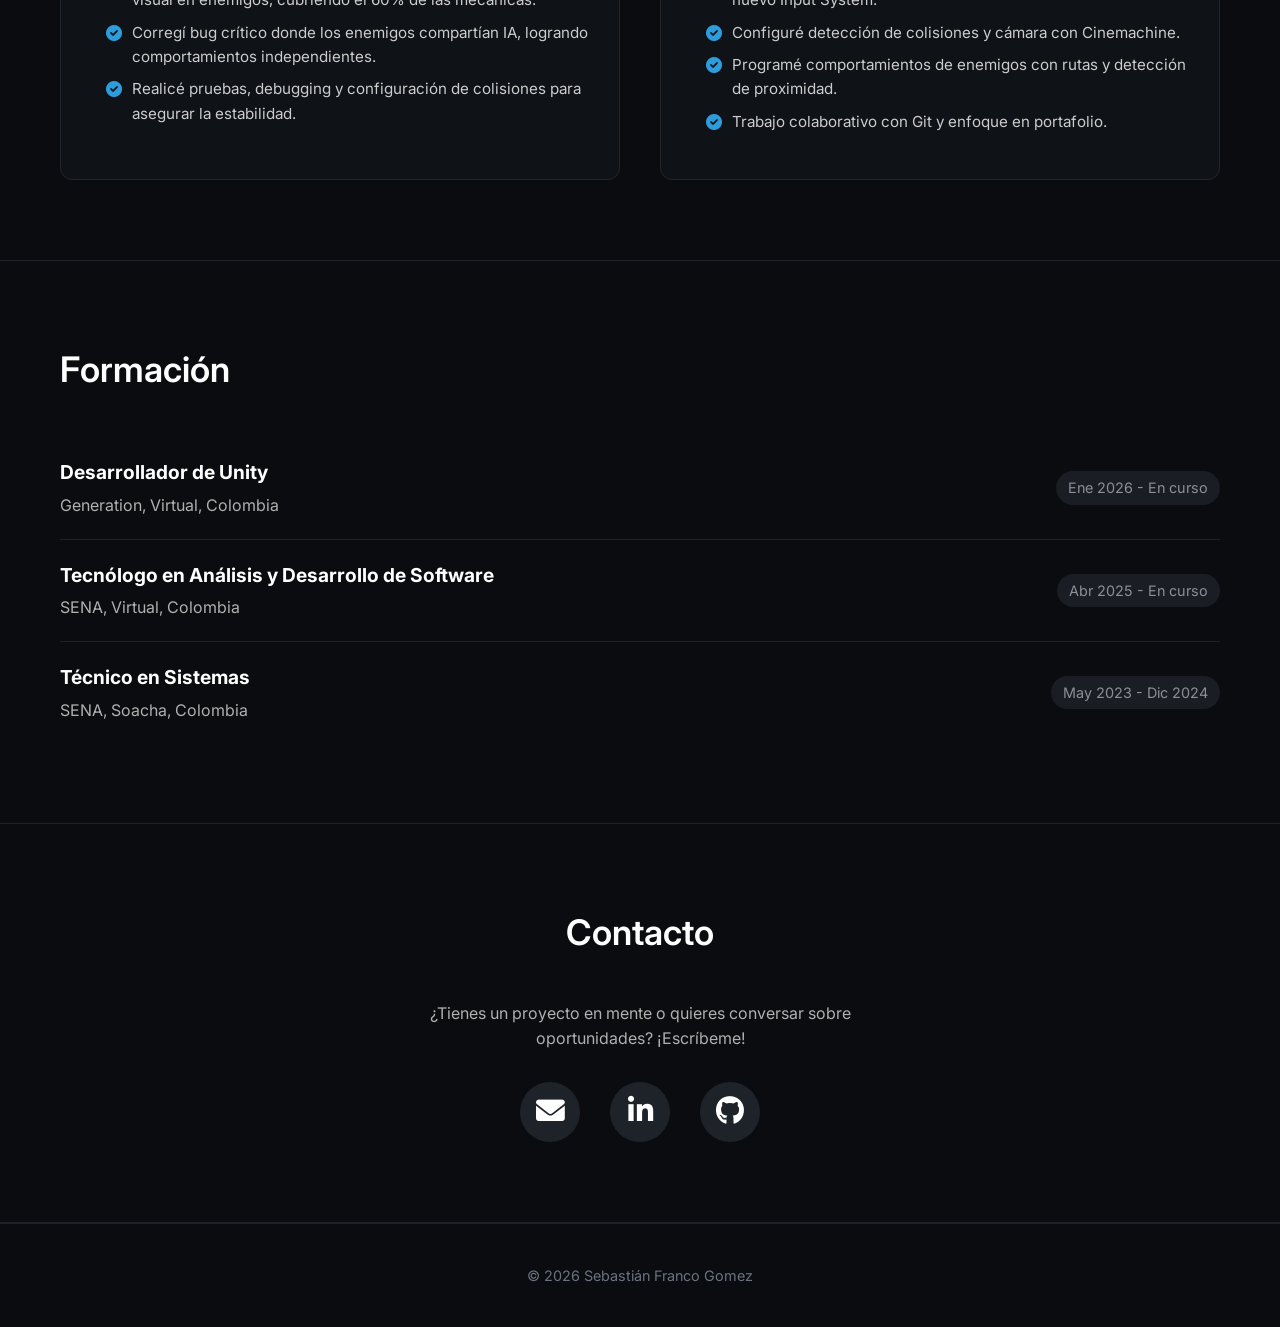
==== commit 6325ae71: "Update index.html" ====
--- a/index.html
+++ b/index.html
@@ -548,16 +548,7 @@
                         <div class="proyecto-card">
                             <div class="proyecto-video">
     <div class="proyecto-video">
-    <a href="https://youtu.be/yHXRtA7lOzw" target="_blank" style="position:relative; display:block;">
-        <img src="nightlight-thumbnail.png" 
-             alt="Ver tráiler de Nightlight en YouTube"
-             style="width:100%; height:auto; border-radius:12px; display:block;">
-        <div style="position:absolute; top:50%; left:50%; transform:translate(-50%,-50%); 
-                    background:rgba(0,0,0,0.7); border-radius:50%; width:60px; height:60px;
-                    display:flex; align-items:center; justify-content:center;">
-            <i class="fas fa-play" style="color:white; font-size:24px; margin-left:4px;"></i>
-        </div>
-    </a>
+    <iframe width="560" height="315" src="https://www.youtube.com/embed/yHXRtA7lOzw?si=bNfNEMg9ZpCvb7Fl&amp;controls=0" title="YouTube video player" frameborder="0" allow="accelerometer; autoplay; clipboard-write; encrypted-media; gyroscope; picture-in-picture; web-share" referrerpolicy="strict-origin-when-cross-origin" allowfullscreen></iframe>
 </div>
 </div>
 <div class="proyecto-content">
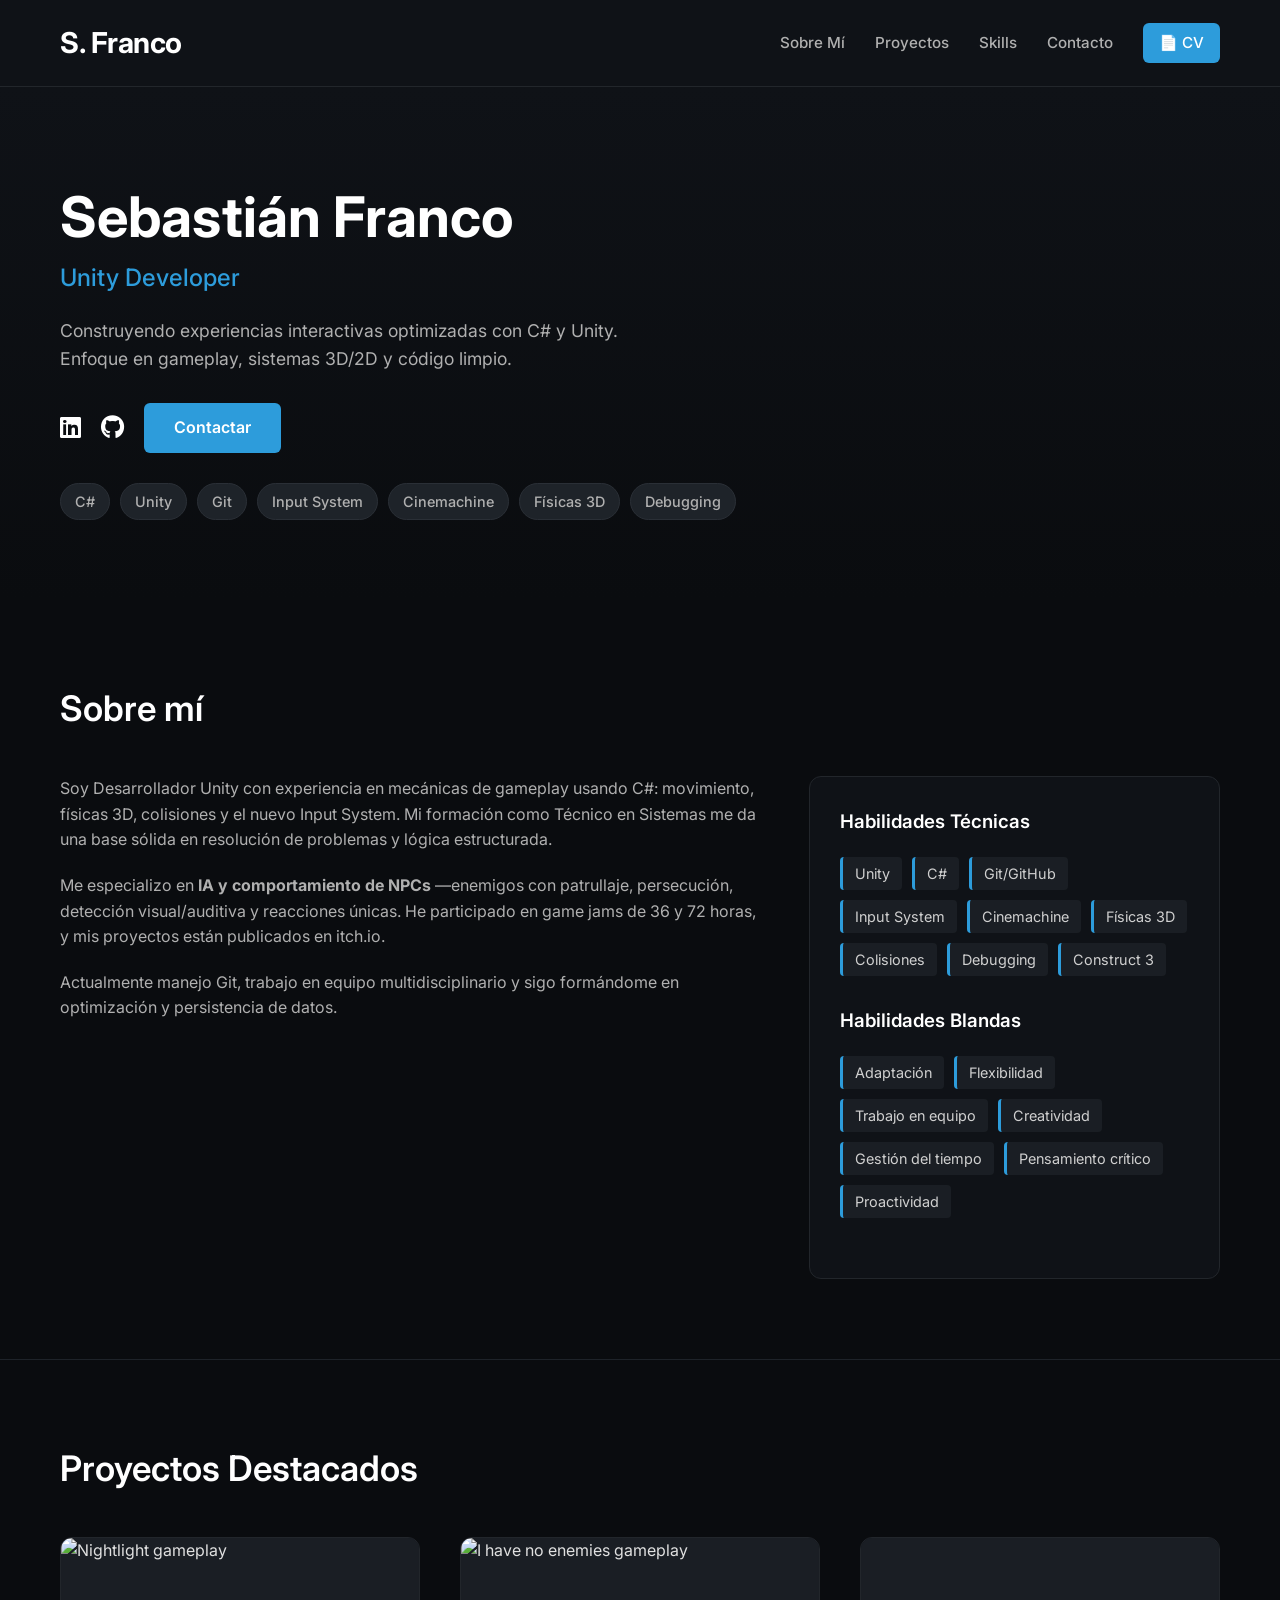
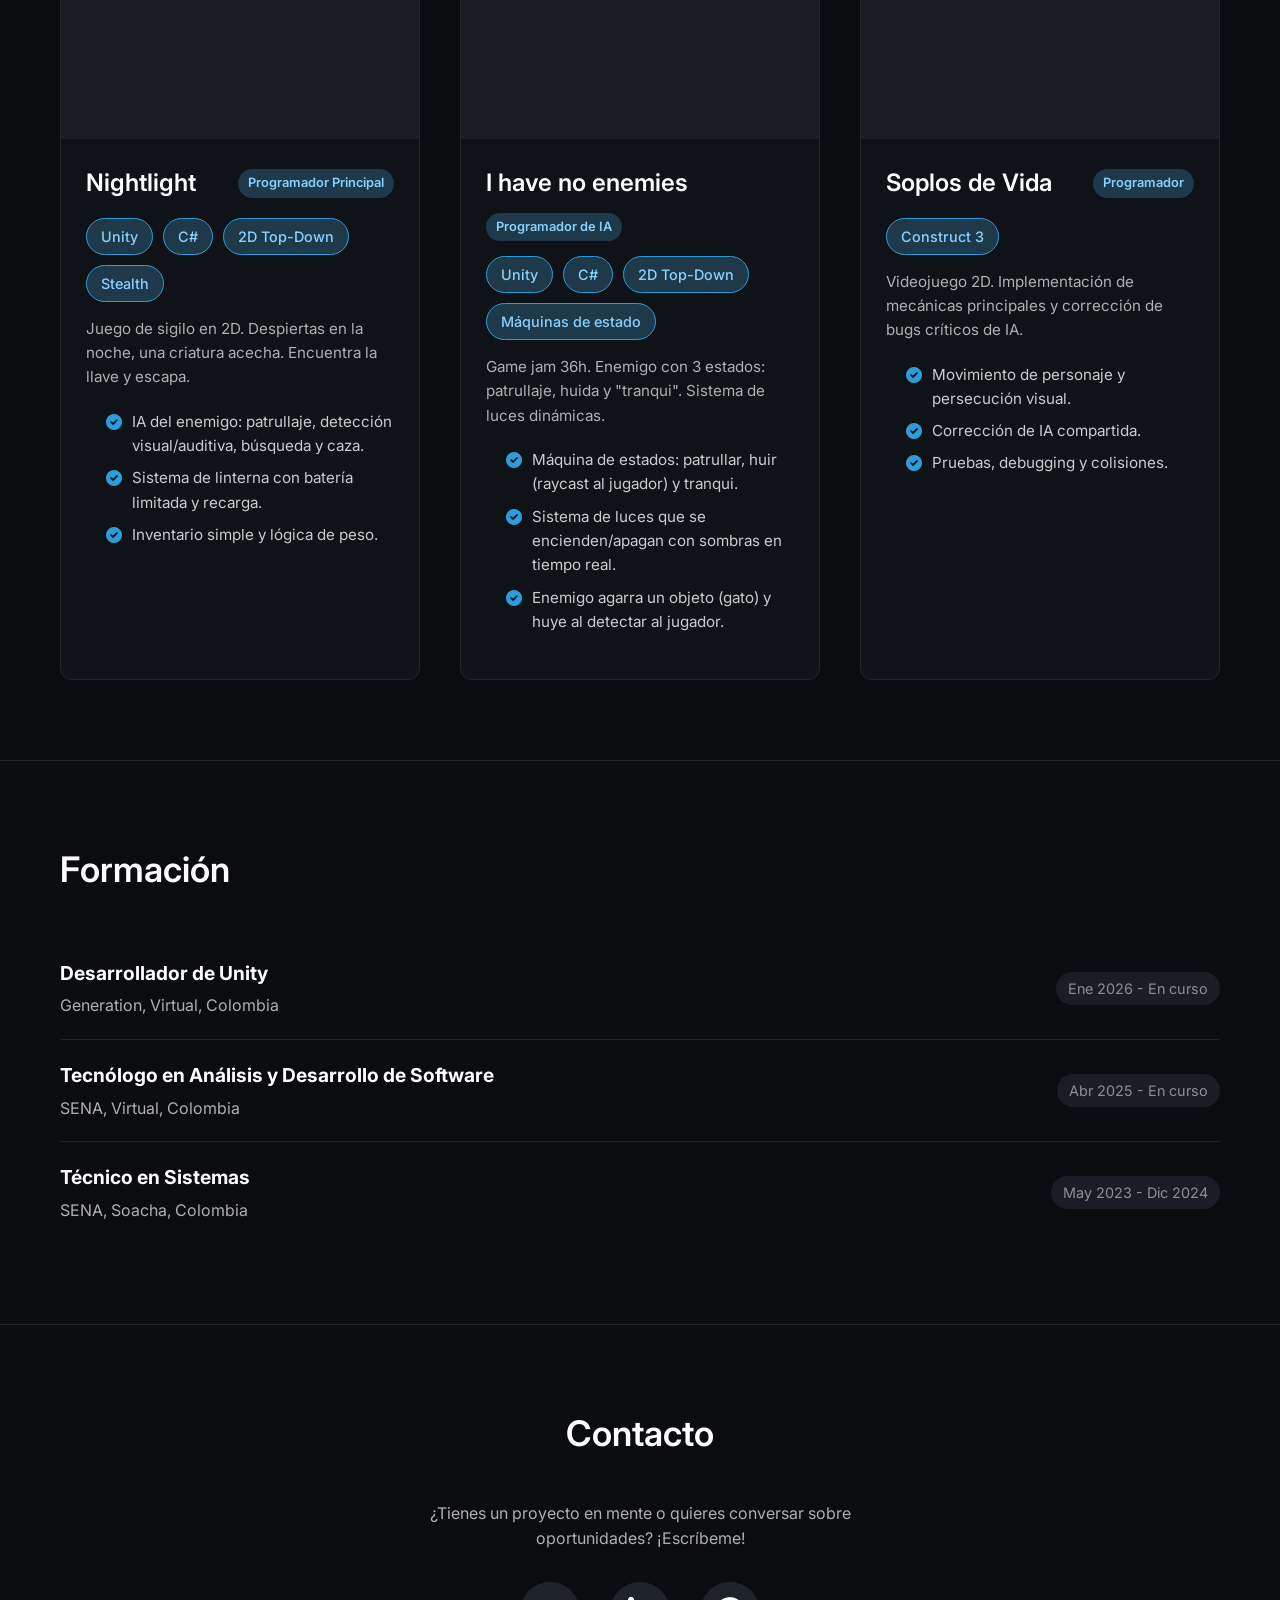
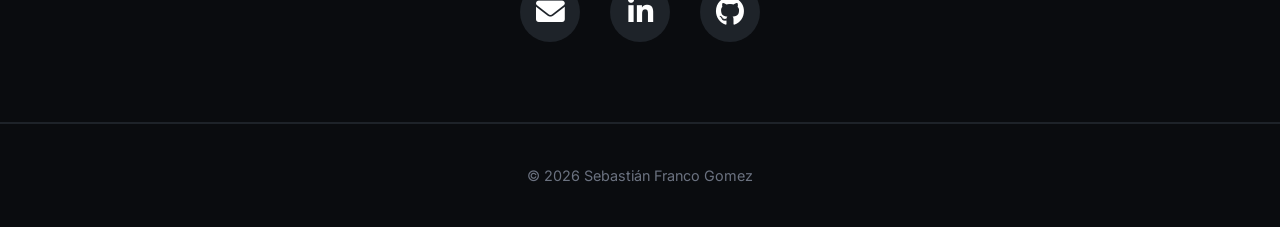
==== commit 73e4e561: "ProyectosUpdate" ====
--- a/index.html
+++ b/index.html
@@ -4,483 +4,29 @@
     <meta charset="UTF-8">
     <meta name="viewport" content="width=device-width, initial-scale=1.0">
     <title>Sebastián Franco - Unity Developer</title>
-    <!-- Fuentes modernas de Google -->
     <link rel="preconnect" href="https://fonts.googleapis.com">
     <link rel="preconnect" href="https://fonts.gstatic.com" crossorigin>
     <link href="https://fonts.googleapis.com/css2?family=Inter:ital,opsz,wght@0,14..32,100..900;1,14..32,100..900&display=swap" rel="stylesheet">
-    <!-- Font Awesome para iconos -->
     <link rel="stylesheet" href="https://cdnjs.cloudflare.com/ajax/libs/font-awesome/6.0.0-beta3/css/all.min.css">
-    <style>
-        * {
-            margin: 0;
-            padding: 0;
-            box-sizing: border-box;
-        }
-
-        body {
-            font-family: "Inter", sans-serif;
-            background-color: #0a0c0f;
-            color: #e0e0e0;
-            line-height: 1.6;
-        }
-
-        .container {
-            max-width: 1200px;
-            margin: 0 auto;
-            padding: 0 20px;
-        }
-
-        /* HEADER */
-        header {
-            padding: 20px 0;
-            border-bottom: 1px solid #22262b;
-            background-color: #0f1217;
-        }
-
-        .header-content {
-            display: flex;
-            justify-content: space-between;
-            align-items: center;
-            flex-wrap: wrap;
-        }
-
-        .logo a {
-            font-size: 1.8rem;
-            font-weight: 700;
-            color: #ffffff;
-            text-decoration: none;
-            letter-spacing: -0.5px;
-        }
-
-        .nav-links {
-            display: flex;
-            gap: 30px;
-            align-items: center;
-        }
-
-        .nav-links a {
-            color: #b0b0b0;
-            text-decoration: none;
-            font-weight: 500;
-            font-size: 0.95rem;
-            transition: color 0.3s;
-        }
-
-        .nav-links a:hover {
-            color: #ffffff;
-        }
-
-        .btn-cv {
-            background-color: #2d9cdb;
-            color: white !important;
-            padding: 8px 16px;
-            border-radius: 6px;
-            font-weight: 600;
-        }
-
-        .btn-cv:hover {
-            background-color: #2483c0;
-        }
-
-        /* HERO SECTION */
-        .hero {
-            padding: 100px 0 80px;
-            background: linear-gradient(180deg, #0f1217 0%, #0a0c0f 100%);
-        }
-
-        .hero-content {
-            display: flex;
-            align-items: center;
-            gap: 50px;
-            flex-wrap: wrap;
-        }
-
-        .hero-text {
-            flex: 1 1 500px;
-        }
-
-        .hero-text h1 {
-            font-size: 3.5rem;
-            font-weight: 700;
-            line-height: 1.1;
-            margin-bottom: 10px;
-            color: #ffffff;
-        }
-
-        .hero-text h2 {
-            font-size: 1.5rem;
-            font-weight: 500;
-            color: #2d9cdb;
-            margin-bottom: 20px;
-        }
-
-        .hero-text p {
-            font-size: 1.1rem;
-            color: #b0b0b0;
-            margin-bottom: 30px;
-            max-width: 600px;
-        }
-
-        .hero-links {
-            display: flex;
-            gap: 20px;
-            align-items: center;
-            flex-wrap: wrap;
-        }
-
-        .hero-links a {
-            color: #ffffff;
-            font-size: 1.5rem;
-            transition: color 0.3s;
-        }
-
-        .hero-links a:hover {
-            color: #2d9cdb;
-        }
-
-        .hero-links .btn-primary {
-            background-color: #2d9cdb;
-            padding: 12px 30px;
-            border-radius: 6px;
-            font-weight: 600;
-            font-size: 1rem;
-            text-decoration: none;
-            display: inline-block;
-        }
-
-        .hero-links .btn-primary:hover {
-            background-color: #2483c0;
-        }
-
-        /* TAGS */
-        .skill-tags {
-            display: flex;
-            flex-wrap: wrap;
-            gap: 10px;
-            margin-top: 30px;
-        }
-
-        .tag {
-            background-color: #1e2329;
-            color: #b0b0b0;
-            padding: 6px 14px;
-            border-radius: 20px;
-            font-size: 0.9rem;
-            font-weight: 500;
-            border: 1px solid #2a2f36;
-        }
-
-        .tag-proyecto {
-            background-color: #1e3a4a;
-            color: #8ad0ff;
-            border-color: #2d9cdb;
-        }
-
-        /* ABOUT ME */
-        .section {
-            padding: 80px 0;
-            border-bottom: 1px solid #1e2329;
-        }
-
-        .section-title {
-            font-size: 2.2rem;
-            font-weight: 600;
-            margin-bottom: 40px;
-            color: #ffffff;
-        }
-
-        .about-content {
-            display: flex;
-            gap: 50px;
-            align-items: flex-start;
-            flex-wrap: wrap;
-        }
-
-        .about-text {
-            flex: 2;
-        }
-
-        .about-text p {
-            margin-bottom: 20px;
-            color: #b0b0b0;
-        }
-
-        .skills-box {
-            flex: 1;
-            background-color: #0f1217;
-            padding: 30px;
-            border-radius: 12px;
-            border: 1px solid #22262b;
-        }
-
-        .skills-box h3 {
-            color: #ffffff;
-            margin-bottom: 20px;
-            font-weight: 600;
-        }
-
-        .skills-grid {
-            display: flex;
-            flex-wrap: wrap;
-            gap: 10px;
-            margin-bottom: 30px;
-        }
-
-        .skill-item {
-            background-color: #1a1e24;
-            color: #d0d0d0;
-            padding: 5px 12px;
-            border-radius: 4px;
-            font-size: 0.9rem;
-            border-left: 3px solid #2d9cdb;
-        }
-
-        /* PROYECTOS */
-        .proyectos-grid {
-            display: grid;
-            grid-template-columns: repeat(auto-fit, minmax(350px, 1fr));
-            gap: 40px;
-            margin-top: 40px;
-        }
-
-        .proyecto-card-link {
-            text-decoration: none;
-            color: inherit;
-            display: block;
-            transition: transform 0.3s, border-color 0.3s;
-        }
-
-        .proyecto-card {
-            background-color: #0f1217;
-            border: 1px solid #22262b;
-            border-radius: 12px;
-            overflow: hidden;
-            height: 100%;
-        }
-
-        .proyecto-card-link:hover {
-            transform: translateY(-5px);
-        }
-
-        .proyecto-card-link:hover .proyecto-card {
-            border-color: #2d9cdb;
-        }
-
-        .proyecto-media {
-            width: 100%;
-            aspect-ratio: 16 / 9;
-            background-color: #1a1e24;
-            background-size: cover;
-            background-position: center;
-        }
-
-        /* Video embed */
-        .proyecto-video {
-            width: 100%;
-            aspect-ratio: 16 / 9;
-        }
-        
-        .proyecto-video iframe {
-            width: 100%;
-            height: 100%;
-            border: none;
-        }
-
-        /* GIFs - proyectos existentes */
-        .proyecto-1 {
-            background-image: url('soplos-demo.gif');
-        }
-        .proyecto-2 {
-            background-image: url('a-toda-mecha-demo.gif');
-        }
-
-        .proyecto-content {
-            padding: 25px;
-        }
-
-        .proyecto-header {
-            display: flex;
-            justify-content: space-between;
-            align-items: center;
-            margin-bottom: 15px;
-            flex-wrap: wrap;
-            gap: 10px;
-        }
-
-        .proyecto-header h3 {
-            font-size: 1.5rem;
-            font-weight: 600;
-            color: #ffffff;
-        }
-
-        .proyecto-rol {
-            background-color: #1e3a4a;
-            color: #8ad0ff;
-            padding: 4px 10px;
-            border-radius: 20px;
-            font-size: 0.8rem;
-            font-weight: 600;
-        }
-
-        .proyecto-desc {
-            color: #b0b0b0;
-            margin-bottom: 20px;
-            font-size: 0.95rem;
-        }
-
-        .contribuciones {
-            margin: 20px 0;
-            padding-left: 20px;
-        }
-
-        .contribuciones li {
-            list-style: none;
-            margin-bottom: 8px;
-            color: #cccccc;
-            font-size: 0.95rem;
-            display: flex;
-            align-items: flex-start;
-            gap: 10px;
-        }
-
-        .contribuciones i {
-            color: #2d9cdb;
-            font-size: 1rem;
-            margin-top: 4px;
-        }
-
-        .btn-demo {
-            display: inline-block;
-            background-color: #2d9cdb;
-            color: white;
-            padding: 8px 20px;
-            border-radius: 6px;
-            text-decoration: none;
-            font-weight: 600;
-            font-size: 0.9rem;
-            margin-top: 15px;
-            transition: background-color 0.3s;
-        }
-
-        .btn-demo:hover {
-            background-color: #2483c0;
-        }
-
-        /* EDUCACIÓN */
-        .edu-item {
-            display: flex;
-            justify-content: space-between;
-            align-items: center;
-            flex-wrap: wrap;
-            padding: 20px 0;
-            border-bottom: 1px solid #1e2329;
-        }
-
-        .edu-item:last-child {
-            border-bottom: none;
-        }
-
-        .edu-left h4 {
-            color: #ffffff;
-            font-size: 1.2rem;
-            margin-bottom: 5px;
-        }
-
-        .edu-left p {
-            color: #b0b0b0;
-        }
-
-        .edu-right {
-            color: #8a8f99;
-            font-size: 0.9rem;
-            background-color: #1a1e24;
-            padding: 5px 12px;
-            border-radius: 20px;
-        }
-
-        /* CONTACTO */
-        .contacto-info {
-            text-align: center;
-            max-width: 500px;
-            margin: 0 auto;
-        }
-
-        .contacto-info p {
-            margin-bottom: 30px;
-            color: #b0b0b0;
-        }
-
-        .contacto-links {
-            display: flex;
-            justify-content: center;
-            gap: 30px;
-            flex-wrap: wrap;
-        }
-
-        .contacto-links a {
-            color: #ffffff;
-            background-color: #1e2329;
-            width: 60px;
-            height: 60px;
-            border-radius: 50%;
-            display: flex;
-            align-items: center;
-            justify-content: center;
-            font-size: 1.8rem;
-            transition: background-color 0.3s;
-            text-decoration: none;
-        }
-
-        .contacto-links a:hover {
-            background-color: #2d9cdb;
-        }
-
-        /* FOOTER */
-        footer {
-            text-align: center;
-            padding: 40px 0;
-            color: #6b7280;
-            font-size: 0.9rem;
-            border-top: 1px solid #1e2329;
-        }
-
-        /* Responsive */
-        @media (max-width: 768px) {
-            .hero-text h1 {
-                font-size: 2.5rem;
-            }
-            .header-content {
-                flex-direction: column;
-                gap: 15px;
-            }
-            .nav-links {
-                flex-wrap: wrap;
-                justify-content: center;
-            }
-            .about-content {
-                flex-direction: column;
-            }
-        }
-    </style>
+    <link rel="stylesheet" href="css/styles.css">
 </head>
 <body>
     <header>
         <div class="container header-content">
             <div class="logo">
-                <a href="#">S. Franco</a>
+                <a href="index.html">S. Franco</a>
             </div>
             <nav class="nav-links">
                 <a href="#about">Sobre Mí</a>
                 <a href="#proyectos">Proyectos</a>
                 <a href="#skills">Skills</a>
                 <a href="#contacto">Contacto</a>
-                <a href="CV_Sebastian_Franco.pdf" class="btn-cv" target="_blank">📄 CV</a>
+                <a href="https://docs.google.com/document/d/1ZCxHGOK-E3wCAAMovwbhQ3uwSNEnI1HQ/edit?usp=sharing&ouid=102209303394914323646&rtpof=true&sd=true" class="btn-cv" target="_blank">📄 CV</a>
             </nav>
         </div>
     </header>
 
     <main>
-        <!-- HERO SECTION -->
         <section class="hero">
             <div class="container hero-content">
                 <div class="hero-text">
@@ -505,14 +51,14 @@
             </div>
         </section>
 
-        <!-- ABOUT SECTION -->
         <section id="about" class="section">
             <div class="container">
                 <h2 class="section-title">Sobre mí</h2>
                 <div class="about-content">
                     <div class="about-text">
-                        <p>Soy Desarrollador en Unity. Tengo conocimientos en implementación de mecánicas de gameplay con C# en Unity: sistemas de movimiento, físicas 3D, detección de colisiones e integración del Input System. Mi formación como Técnico en Sistemas me brinda una base sólida en resolución de problemas, lo que me permite crear experiencias interactivas funcionales y optimizadas.</p>
-                        <p>Me interesa desarrollar juegos con jugabilidad fluida y aportar creatividad y compromiso a proyectos innovadores.</p>
+                        <p>Soy Desarrollador Unity con experiencia en mecánicas de gameplay usando C#: movimiento, físicas 3D, colisiones y el nuevo Input System. Mi formación como Técnico en Sistemas me da una base sólida en resolución de problemas y lógica estructurada.</p>
+                        <p>Me especializo en <strong>IA y comportamiento de NPCs</strong> —enemigos con patrullaje, persecución, detección visual/auditiva y reacciones únicas. He participado en game jams de 36 y 72 horas, y mis proyectos están publicados en itch.io.</p>
+                        <p>Actualmente manejo Git, trabajo en equipo multidisciplinario y sigo formándome en optimización y persistencia de datos.</p>
                     </div>
                     <div class="skills-box" id="skills">
                         <h3>Habilidades Técnicas</h3>
@@ -527,60 +73,83 @@
                             <span class="skill-item">Debugging</span>
                             <span class="skill-item">Construct 3</span>
                         </div>
-                        <h3 style="margin-top: 30px;">Idiomas</h3>
+                        <h3 style="margin-top: 30px;">Habilidades Blandas</h3>
                         <div class="skills-grid">
-                            <span class="skill-item">Español (Nativo)</span>
-                            <span class="skill-item">Inglés (A2)</span>
-                        </div>
-                    </div>
-                </div>
-            </div>
-        </section>
-
-        <!-- PROYECTOS SECTION -->
+                            <span class="skill-item">Adaptación</span>
+                            <span class="skill-item">Flexibilidad</span>
+                            <span class="skill-item">Trabajo en equipo</span>
+                            <span class="skill-item">Creatividad</span>
+                            <span class="skill-item">Gestión del tiempo</span>
+                            <span class="skill-item">Pensamiento crítico</span>
+                            <span class="skill-item">Proactividad</span>
+                        </div>
+                    </div>
+                </div>
+            </div>
+        </section>
+
+                <!-- PROYECTOS SECTION -->
         <section id="proyectos" class="section">
             <div class="container">
                 <h2 class="section-title">Proyectos Destacados</h2>
                 
-                <!-- PROYECTO PRINCIPAL: NIGHTLIGHT -->
-                <div style="margin-bottom: 60px;">
-                    <a href="https://sebastian-franco-gomez.itch.io/nightlight" target="_blank" class="proyecto-card-link">
+                <div class="proyectos-grid">
+                    <!-- Nightlight -->
+                    <a href="proyecto-nightlight.html" class="proyecto-card-link">
                         <div class="proyecto-card">
-                            <div class="proyecto-video">
-    <div class="proyecto-video">
-    <iframe width="560" height="315" src="https://www.youtube.com/embed/yHXRtA7lOzw?si=bNfNEMg9ZpCvb7Fl&amp;controls=0" title="YouTube video player" frameborder="0" allow="accelerometer; autoplay; clipboard-write; encrypted-media; gyroscope; picture-in-picture; web-share" referrerpolicy="strict-origin-when-cross-origin" allowfullscreen></iframe>
-</div>
-</div>
-<div class="proyecto-content">
-    <div class="proyecto-header">
-        <h3>Nightlight</h3>
-        <span class="proyecto-rol">Programador Principal</span>
-    </div>
-    <div class="skill-tags" style="margin-top: 0; margin-bottom: 15px;">
-        <span class="tag tag-proyecto">Unity</span>
-        <span class="tag tag-proyecto">C#</span>
-        <span class="tag tag-proyecto">2D Top-Down</span>
-        <span class="tag tag-proyecto">Stealth</span>
-    </div>
-    <p class="proyecto-desc">Juego de sigilo en 2D con vista cenital. Despiertas en medio de la noche, la casa está a oscuras y una criatura acecha. Encuentra la llave para escapar antes de que te atrape.</p>
-    <ul class="contribuciones">
-        <li><i class="fas fa-check-circle"></i> IA del enemigo: patrullaje, detección visual y auditiva, estados de búsqueda y caza.</li>
-        <li><i class="fas fa-check-circle"></i> Sistema de linterna con batería limitada y recarga.</li>
-        <li><i class="fas fa-check-circle"></i> Inventario simple: objetos coleccionables, interacción con puertas y llaves.</li>
-        <li><i class="fas fa-check-circle"></i> Lógica de peso: objetos afectan la velocidad del jugador.</li>
-        <li><i class="fas fa-check-circle"></i> Menús funcionales (pausa, game over, victoria).</li>
-    </ul>
-    <a href="https://sebastian-franco-gomez.itch.io/nightlight" target="_blank" class="btn-demo">🎮 Descargar en Itch.io</a>
-</div>
+                            <div class="proyecto-media">
+                                <img src="nightlight-demo.gif" alt="Nightlight gameplay" style="width:100%; height:100%; object-fit:cover;">
+                            </div>
+                            <div class="proyecto-content">
+                                <div class="proyecto-header">
+                                    <h3>Nightlight</h3>
+                                    <span class="proyecto-rol">Programador Principal</span>
+                                </div>
+                                <div class="skill-tags" style="margin-top: 0; margin-bottom: 15px;">
+                                    <span class="tag tag-proyecto">Unity</span>
+                                    <span class="tag tag-proyecto">C#</span>
+                                    <span class="tag tag-proyecto">2D Top-Down</span>
+                                    <span class="tag tag-proyecto">Stealth</span>
+                                </div>
+                                <p class="proyecto-desc">Juego de sigilo en 2D. Despiertas en la noche, una criatura acecha. Encuentra la llave y escapa.</p>
+                                <ul class="contribuciones">
+                                    <li><i class="fas fa-check-circle"></i> IA del enemigo: patrullaje, detección visual/auditiva, búsqueda y caza.</li>
+                                    <li><i class="fas fa-check-circle"></i> Sistema de linterna con batería limitada y recarga.</li>
+                                    <li><i class="fas fa-check-circle"></i> Inventario simple y lógica de peso.</li>
+                                </ul>
+                            </div>
                         </div>
                     </a>
-                </div>
-
-                <!-- OTROS PROYECTOS (los dos anteriores) -->
-                <h3 style="color: #ffffff; margin-bottom: 30px; font-weight: 500;">Otros proyectos</h3>
-                <div class="proyectos-grid">
-                    <!-- Proyecto 1: Soplos de Vida -->
-                    <a href="https://jonathan-franco-santana.itch.io/soplo-de-vida" target="_blank" class="proyecto-card-link">
+
+                    <!-- I have no enemies -->
+                    <a href="proyecto-ienemies.html" class="proyecto-card-link">
+                        <div class="proyecto-card">
+                            <div class="proyecto-media">
+                                <img src="ienemies-demo.gif" alt="I have no enemies gameplay" style="width:100%; height:100%; object-fit:cover;">
+                            </div>
+                            <div class="proyecto-content">
+                                <div class="proyecto-header">
+                                    <h3>I have no enemies</h3>
+                                    <span class="proyecto-rol">Programador de IA</span>
+                                </div>
+                                <div class="skill-tags" style="margin-top: 0; margin-bottom: 15px;">
+                                    <span class="tag tag-proyecto">Unity</span>
+                                    <span class="tag tag-proyecto">C#</span>
+                                    <span class="tag tag-proyecto">2D Top-Down</span>
+                                    <span class="tag tag-proyecto">Máquinas de estado</span>
+                                </div>
+                                <p class="proyecto-desc">Game jam 36h. Enemigo con 3 estados: patrullaje, huida y "tranqui". Sistema de luces dinámicas.</p>
+                                <ul class="contribuciones">
+                                    <li><i class="fas fa-check-circle"></i> Máquina de estados: patrullar, huir (raycast al jugador) y tranqui.</li>
+                                    <li><i class="fas fa-check-circle"></i> Sistema de luces que se encienden/apagan con sombras en tiempo real.</li>
+                                    <li><i class="fas fa-check-circle"></i> Enemigo agarra un objeto (gato) y huye al detectar al jugador.</li>
+                                </ul>
+                            </div>
+                        </div>
+                    </a>
+
+                    <!-- Soplos de Vida -->
+                    <a href="proyecto-soplos.html" class="proyecto-card-link">
                         <div class="proyecto-card">
                             <div class="proyecto-media proyecto-1"></div>
                             <div class="proyecto-content">
@@ -593,43 +162,17 @@
                                 </div>
                                 <p class="proyecto-desc">Videojuego 2D. Implementación de mecánicas principales y corrección de bugs críticos de IA.</p>
                                 <ul class="contribuciones">
-                                    <li><i class="fas fa-check-circle"></i> Implementé movimiento de personaje y sistema de persecución visual en enemigos, cubriendo el 60% de las mecánicas.</li>
-                                    <li><i class="fas fa-check-circle"></i> Corregí bug crítico donde los enemigos compartían IA, logrando comportamientos independientes.</li>
-                                    <li><i class="fas fa-check-circle"></i> Realicé pruebas, debugging y configuración de colisiones para asegurar la estabilidad.</li>
+                                    <li><i class="fas fa-check-circle"></i> Movimiento de personaje y persecución visual.</li>
+                                    <li><i class="fas fa-check-circle"></i> Corrección de IA compartida.</li>
+                                    <li><i class="fas fa-check-circle"></i> Pruebas, debugging y colisiones.</li>
                                 </ul>
                             </div>
                         </div>
                     </a>
-
-                    <!-- Proyecto 2: A toda mecha -->
-                    <a href="https://sebastian-franco.itch.io/a-toda-mecha" target="_blank" class="proyecto-card-link">
-                        <div class="proyecto-card">
-                            <div class="proyecto-media proyecto-2"></div>
-                            <div class="proyecto-content">
-                                <div class="proyecto-header">
-                                    <h3>A toda mecha</h3>
-                                    <span class="proyecto-rol">Programador Unity</span>
-                                </div>
-                                <div class="skill-tags" style="margin-top: 0; margin-bottom: 15px;">
-                                    <span class="tag tag-proyecto">Unity</span>
-                                    <span class="tag tag-proyecto">C#</span>
-                                    <span class="tag tag-proyecto">Git</span>
-                                </div>
-                                <p class="proyecto-desc">Proyecto en equipo. Desarrollo de mecánicas de movimiento y enemigos con Unity.</p>
-                                <ul class="contribuciones">
-                                    <li><i class="fas fa-check-circle"></i> Implementé sistema de movimiento y salto en Unity con C# y el nuevo Input System.</li>
-                                    <li><i class="fas fa-check-circle"></i> Configuré detección de colisiones y cámara con Cinemachine.</li>
-                                    <li><i class="fas fa-check-circle"></i> Programé comportamientos de enemigos con rutas y detección de proximidad.</li>
-                                    <li><i class="fas fa-check-circle"></i> Trabajo colaborativo con Git y enfoque en portafolio.</li>
-                                </ul>
-                            </div>
-                        </div>
-                    </a>
-                </div>
-            </div>
-        </section>
-
-        <!-- EDUCACIÓN -->
+                </div>
+            </div>
+        </section>
+
         <section class="section">
             <div class="container">
                 <h2 class="section-title">Formación</h2>
@@ -657,7 +200,6 @@
             </div>
         </section>
 
-        <!-- CONTACTO -->
         <section id="contacto" class="section">
             <div class="container contacto-info">
                 <h2 class="section-title">Contacto</h2>
--- a/css/styles.css
+++ b/css/styles.css
@@ -0,0 +1,425 @@
+* {
+    margin: 0;
+    padding: 0;
+    box-sizing: border-box;
+}
+
+body {
+    font-family: "Inter", sans-serif;
+    background-color: #0a0c0f;
+    color: #e0e0e0;
+    line-height: 1.6;
+}
+
+.container {
+    max-width: 1200px;
+    margin: 0 auto;
+    padding: 0 20px;
+}
+
+header {
+    padding: 20px 0;
+    border-bottom: 1px solid #22262b;
+    background-color: #0f1217;
+}
+
+.header-content {
+    display: flex;
+    justify-content: space-between;
+    align-items: center;
+    flex-wrap: wrap;
+}
+
+.logo a {
+    font-size: 1.8rem;
+    font-weight: 700;
+    color: #ffffff;
+    text-decoration: none;
+    letter-spacing: -0.5px;
+}
+
+.nav-links {
+    display: flex;
+    gap: 30px;
+    align-items: center;
+    flex-wrap: wrap;
+}
+
+.nav-links a {
+    color: #b0b0b0;
+    text-decoration: none;
+    font-weight: 500;
+    font-size: 0.95rem;
+    transition: color 0.3s;
+}
+
+.nav-links a:hover {
+    color: #ffffff;
+}
+
+.btn-cv {
+    background-color: #2d9cdb;
+    color: white !important;
+    padding: 8px 16px;
+    border-radius: 6px;
+    font-weight: 600;
+}
+
+.btn-cv:hover {
+    background-color: #2483c0;
+}
+
+.hero {
+    padding: 100px 0 80px;
+    background: linear-gradient(180deg, #0f1217 0%, #0a0c0f 100%);
+}
+
+.hero-content {
+    display: flex;
+    align-items: center;
+    gap: 50px;
+    flex-wrap: wrap;
+}
+
+.hero-text {
+    flex: 1 1 500px;
+}
+
+.hero-text h1 {
+    font-size: 3.5rem;
+    font-weight: 700;
+    line-height: 1.1;
+    margin-bottom: 10px;
+    color: #ffffff;
+}
+
+.hero-text h2 {
+    font-size: 1.5rem;
+    font-weight: 500;
+    color: #2d9cdb;
+    margin-bottom: 20px;
+}
+
+.hero-text p {
+    font-size: 1.1rem;
+    color: #b0b0b0;
+    margin-bottom: 30px;
+    max-width: 600px;
+}
+
+.hero-links {
+    display: flex;
+    gap: 20px;
+    align-items: center;
+    flex-wrap: wrap;
+}
+
+.hero-links a {
+    color: #ffffff;
+    font-size: 1.5rem;
+    transition: color 0.3s;
+}
+
+.hero-links a:hover {
+    color: #2d9cdb;
+}
+
+.hero-links .btn-primary {
+    background-color: #2d9cdb;
+    padding: 12px 30px;
+    border-radius: 6px;
+    font-weight: 600;
+    font-size: 1rem;
+    text-decoration: none;
+    display: inline-block;
+}
+
+.hero-links .btn-primary:hover {
+    background-color: #2483c0;
+}
+
+.skill-tags {
+    display: flex;
+    flex-wrap: wrap;
+    gap: 10px;
+    margin-top: 30px;
+}
+
+.tag {
+    background-color: #1e2329;
+    color: #b0b0b0;
+    padding: 6px 14px;
+    border-radius: 20px;
+    font-size: 0.9rem;
+    font-weight: 500;
+    border: 1px solid #2a2f36;
+}
+
+.tag-proyecto {
+    background-color: #1e3a4a;
+    color: #8ad0ff;
+    border-color: #2d9cdb;
+}
+
+.section {
+    padding: 80px 0;
+    border-bottom: 1px solid #1e2329;
+}
+
+.section-title {
+    font-size: 2.2rem;
+    font-weight: 600;
+    margin-bottom: 40px;
+    color: #ffffff;
+}
+
+.about-content {
+    display: flex;
+    gap: 50px;
+    align-items: flex-start;
+    flex-wrap: wrap;
+}
+
+.about-text {
+    flex: 2;
+}
+
+.about-text p {
+    margin-bottom: 20px;
+    color: #b0b0b0;
+}
+
+.skills-box {
+    flex: 1;
+    background-color: #0f1217;
+    padding: 30px;
+    border-radius: 12px;
+    border: 1px solid #22262b;
+}
+
+.skills-box h3 {
+    color: #ffffff;
+    margin-bottom: 20px;
+    font-weight: 600;
+}
+
+.skills-grid {
+    display: flex;
+    flex-wrap: wrap;
+    gap: 10px;
+    margin-bottom: 30px;
+}
+
+.skill-item {
+    background-color: #1a1e24;
+    color: #d0d0d0;
+    padding: 5px 12px;
+    border-radius: 4px;
+    font-size: 0.9rem;
+    border-left: 3px solid #2d9cdb;
+}
+
+.proyectos-grid {
+    display: grid;
+    grid-template-columns: repeat(auto-fit, minmax(350px, 1fr));
+    gap: 40px;
+    margin-top: 40px;
+}
+
+.proyecto-card-link {
+    text-decoration: none;
+    color: inherit;
+    display: block;
+    transition: transform 0.3s, border-color 0.3s;
+}
+
+.proyecto-card {
+    background-color: #0f1217;
+    border: 1px solid #22262b;
+    border-radius: 12px;
+    overflow: hidden;
+    height: 100%;
+}
+
+.proyecto-card-link:hover {
+    transform: translateY(-5px);
+}
+
+.proyecto-card-link:hover .proyecto-card {
+    border-color: #2d9cdb;
+}
+
+.proyecto-media {
+    width: 100%;
+    aspect-ratio: 16 / 9;
+    background-color: #1a1e24;
+    background-size: cover;
+    background-position: center;
+}
+
+.proyecto-1 {
+    background-image: url('../soplos-demo.gif');
+}
+
+.proyecto-content {
+    padding: 25px;
+}
+
+.proyecto-header {
+    display: flex;
+    justify-content: space-between;
+    align-items: center;
+    margin-bottom: 15px;
+    flex-wrap: wrap;
+    gap: 10px;
+}
+
+.proyecto-header h3 {
+    font-size: 1.5rem;
+    font-weight: 600;
+    color: #ffffff;
+}
+
+.proyecto-rol {
+    background-color: #1e3a4a;
+    color: #8ad0ff;
+    padding: 4px 10px;
+    border-radius: 20px;
+    font-size: 0.8rem;
+    font-weight: 600;
+}
+
+.proyecto-desc {
+    color: #b0b0b0;
+    margin-bottom: 20px;
+    font-size: 0.95rem;
+}
+
+.contribuciones {
+    margin: 20px 0;
+    padding-left: 20px;
+}
+
+.contribuciones li {
+    list-style: none;
+    margin-bottom: 8px;
+    color: #cccccc;
+    font-size: 0.95rem;
+    display: flex;
+    align-items: flex-start;
+    gap: 10px;
+}
+
+.contribuciones i {
+    color: #2d9cdb;
+    font-size: 1rem;
+    margin-top: 4px;
+}
+
+.btn-demo {
+    display: inline-block;
+    background-color: #2d9cdb;
+    color: white;
+    padding: 8px 20px;
+    border-radius: 6px;
+    text-decoration: none;
+    font-weight: 600;
+    font-size: 0.9rem;
+    margin-top: 15px;
+    transition: background-color 0.3s;
+}
+
+.btn-demo:hover {
+    background-color: #2483c0;
+}
+
+.edu-item {
+    display: flex;
+    justify-content: space-between;
+    align-items: center;
+    flex-wrap: wrap;
+    padding: 20px 0;
+    border-bottom: 1px solid #1e2329;
+}
+
+.edu-item:last-child {
+    border-bottom: none;
+}
+
+.edu-left h4 {
+    color: #ffffff;
+    font-size: 1.2rem;
+    margin-bottom: 5px;
+}
+
+.edu-left p {
+    color: #b0b0b0;
+}
+
+.edu-right {
+    color: #8a8f99;
+    font-size: 0.9rem;
+    background-color: #1a1e24;
+    padding: 5px 12px;
+    border-radius: 20px;
+}
+
+.contacto-info {
+    text-align: center;
+    max-width: 500px;
+    margin: 0 auto;
+}
+
+.contacto-info p {
+    margin-bottom: 30px;
+    color: #b0b0b0;
+}
+
+.contacto-links {
+    display: flex;
+    justify-content: center;
+    gap: 30px;
+    flex-wrap: wrap;
+}
+
+.contacto-links a {
+    color: #ffffff;
+    background-color: #1e2329;
+    width: 60px;
+    height: 60px;
+    border-radius: 50%;
+    display: flex;
+    align-items: center;
+    justify-content: center;
+    font-size: 1.8rem;
+    transition: background-color 0.3s;
+    text-decoration: none;
+}
+
+.contacto-links a:hover {
+    background-color: #2d9cdb;
+}
+
+footer {
+    text-align: center;
+    padding: 40px 0;
+    color: #6b7280;
+    font-size: 0.9rem;
+    border-top: 1px solid #1e2329;
+}
+
+@media (max-width: 768px) {
+    .hero-text h1 {
+        font-size: 2.5rem;
+    }
+    .header-content {
+        flex-direction: column;
+        gap: 15px;
+    }
+    .nav-links {
+        justify-content: center;
+    }
+    .about-content {
+        flex-direction: column;
+    }
+}
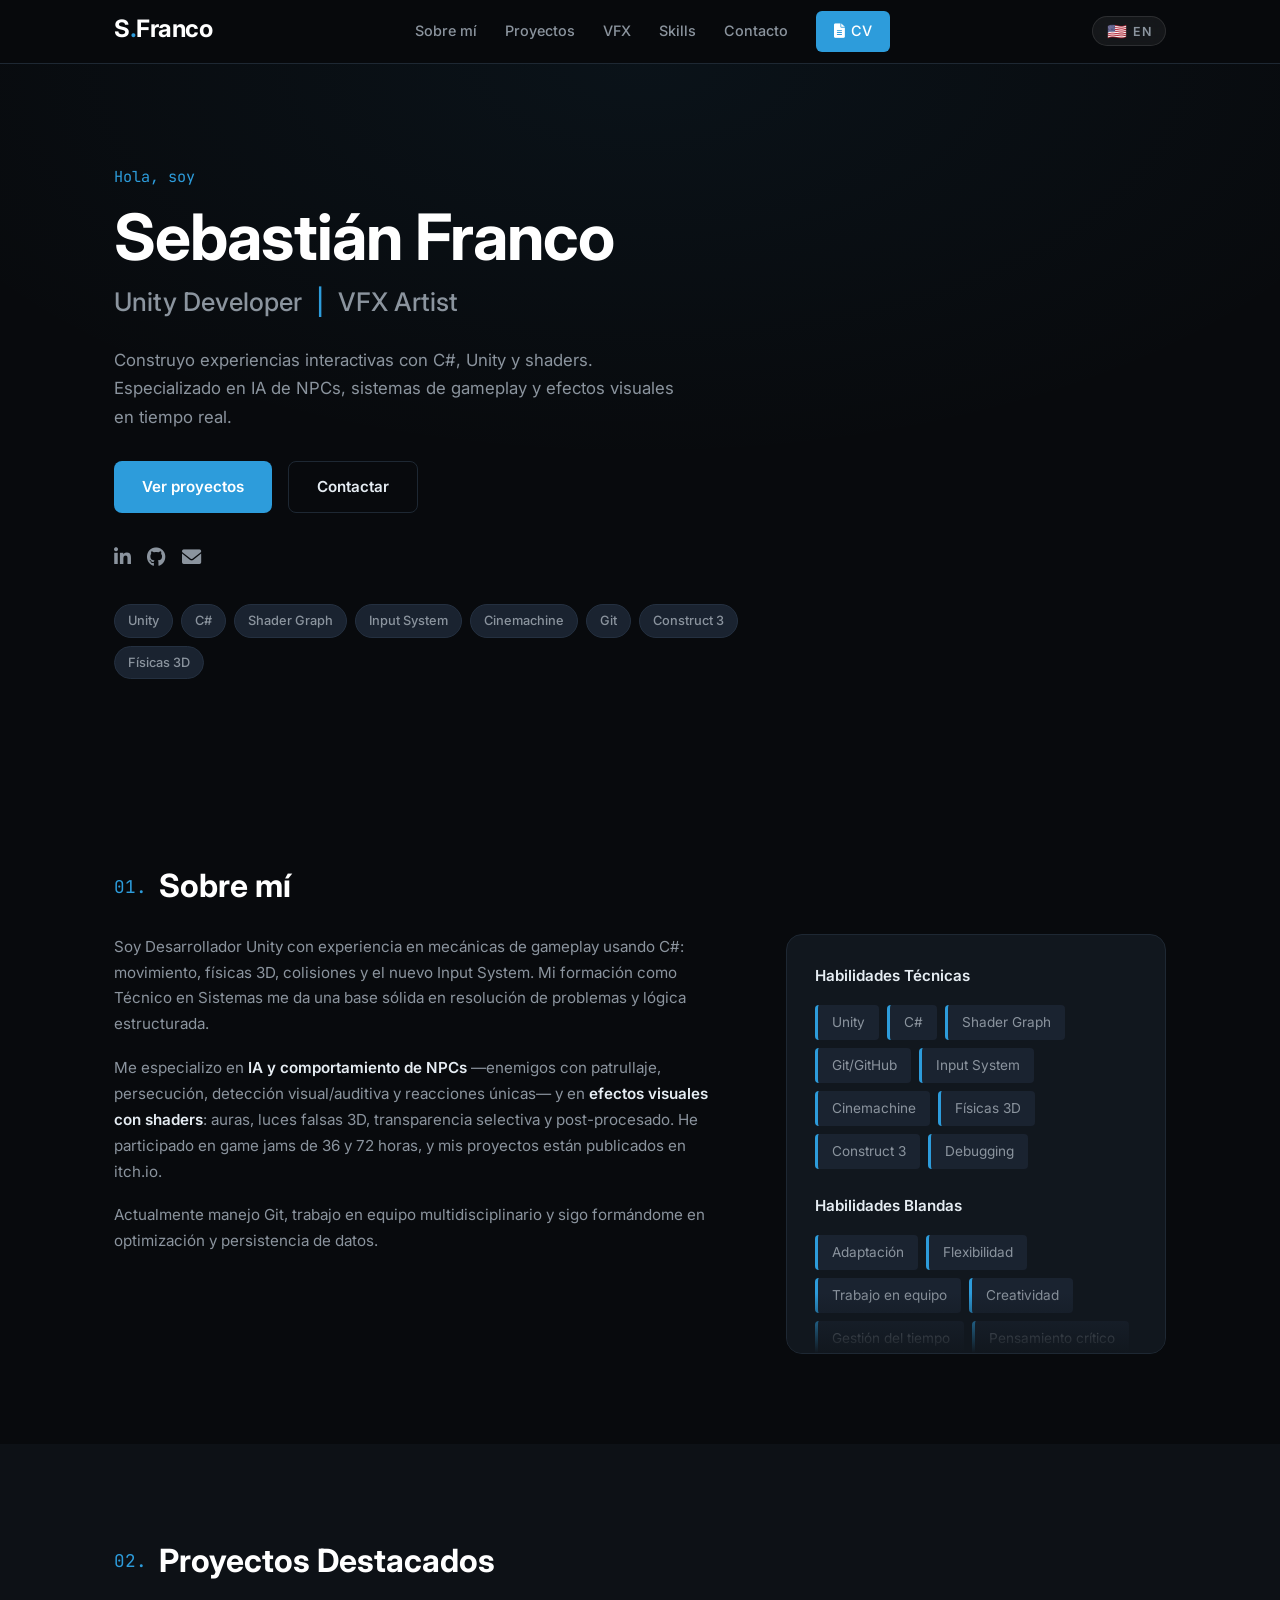
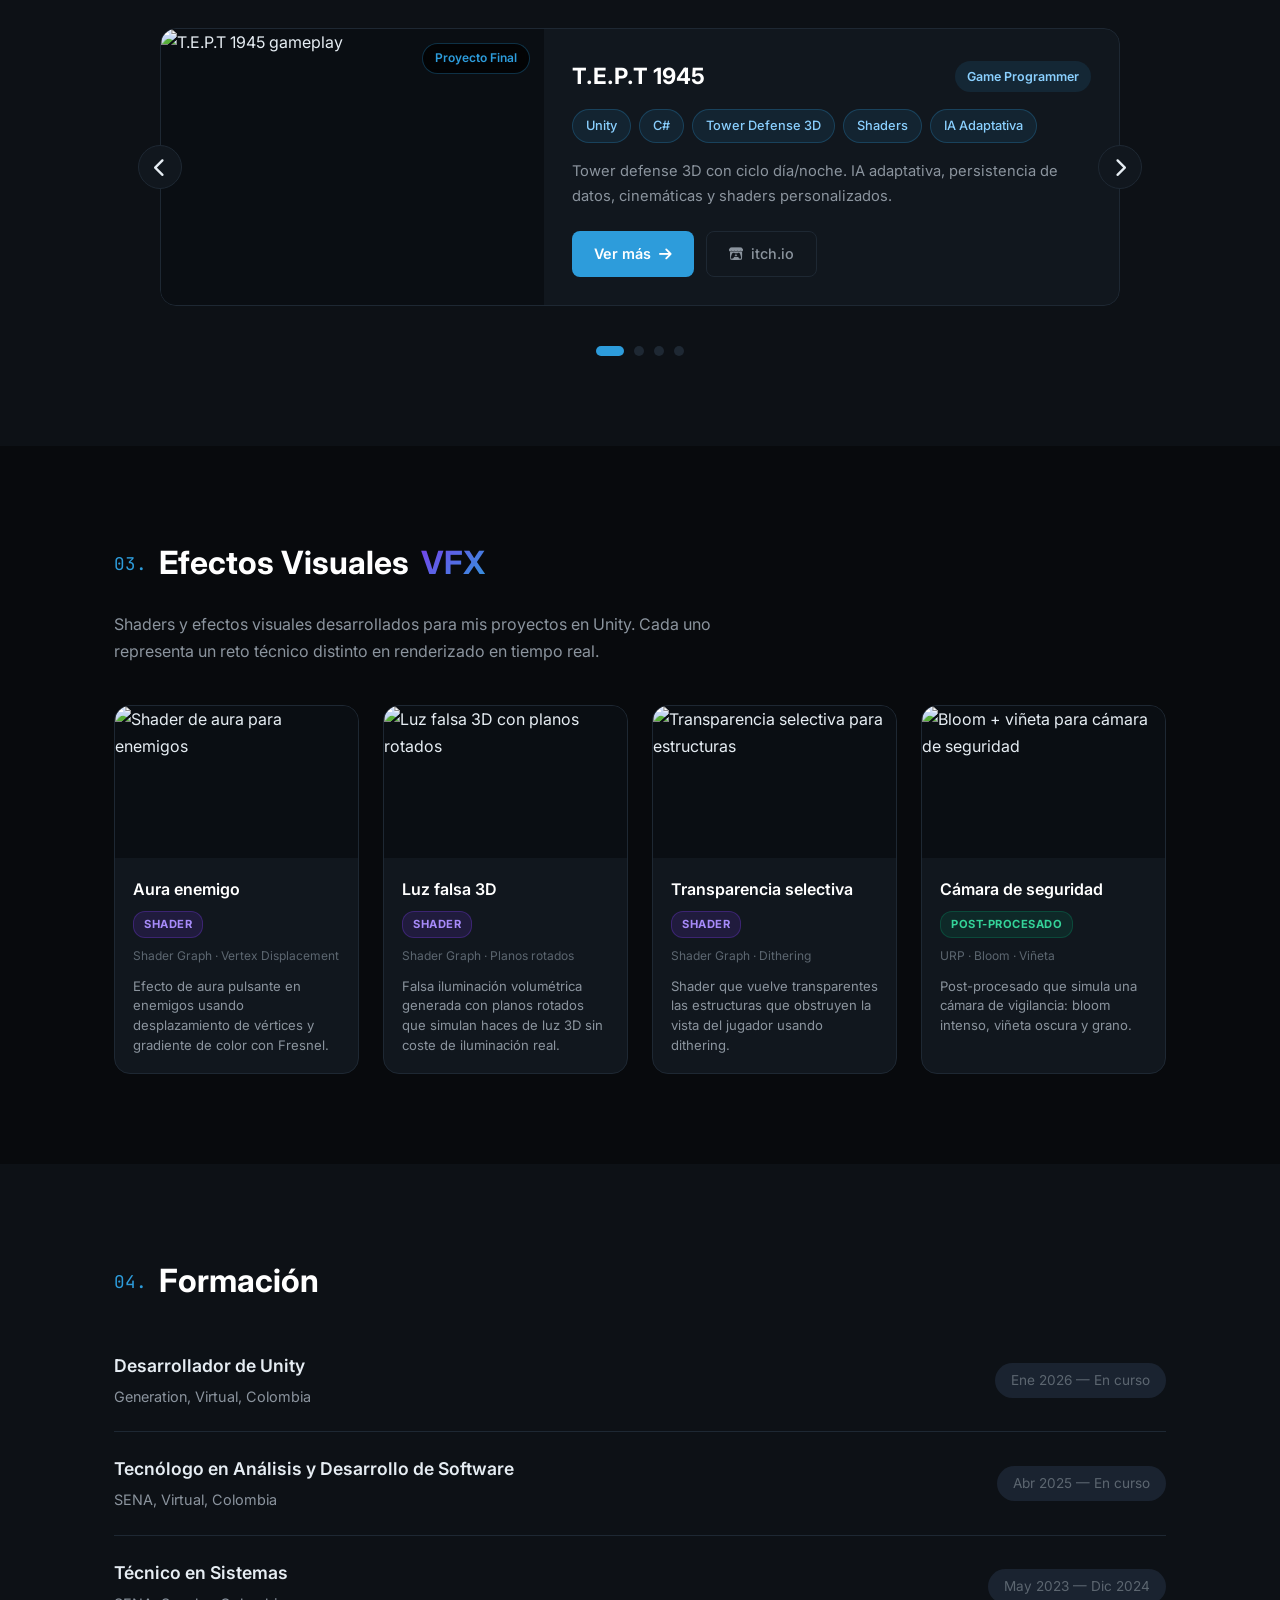
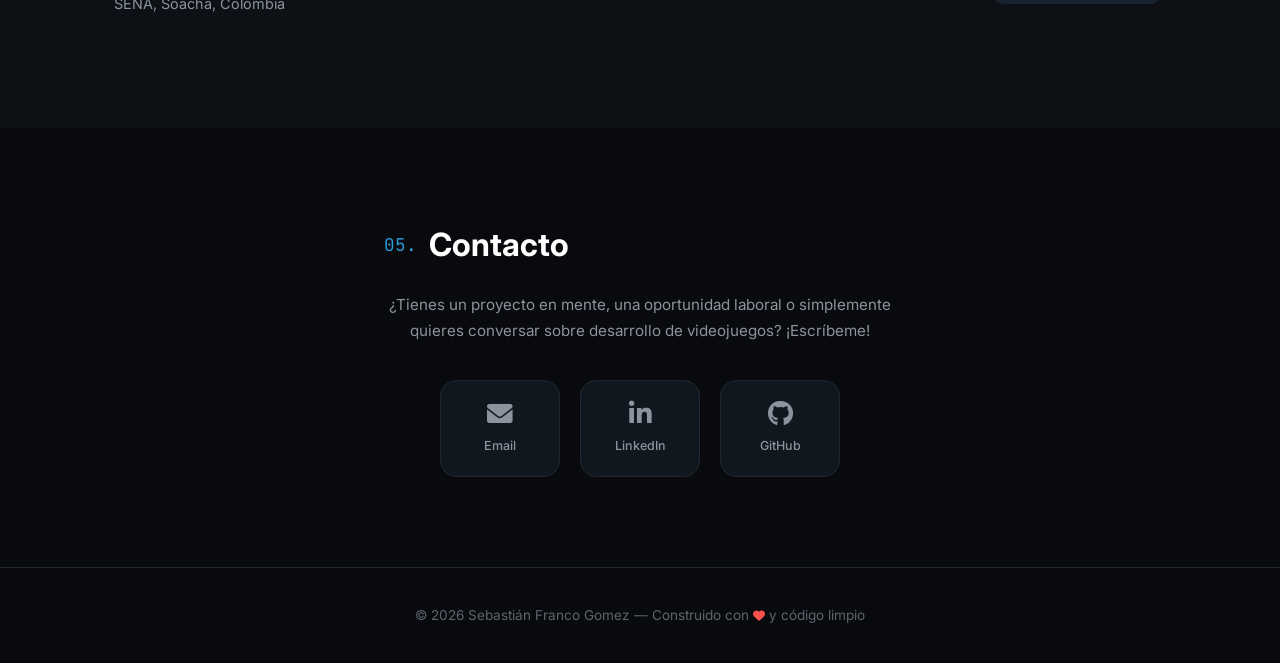
==== commit 3e706a61: "Implementacion de mas proyectos" ====
--- a/index.html
+++ b/index.html
@@ -1,234 +1,388 @@
 <!DOCTYPE html>
 <html lang="es">
 <head>
-    <meta charset="UTF-8">
-    <meta name="viewport" content="width=device-width, initial-scale=1.0">
-    <title>Sebastián Franco - Unity Developer</title>
-    <link rel="preconnect" href="https://fonts.googleapis.com">
-    <link rel="preconnect" href="https://fonts.gstatic.com" crossorigin>
-    <link href="https://fonts.googleapis.com/css2?family=Inter:ital,opsz,wght@0,14..32,100..900;1,14..32,100..900&display=swap" rel="stylesheet">
-    <link rel="stylesheet" href="https://cdnjs.cloudflare.com/ajax/libs/font-awesome/6.0.0-beta3/css/all.min.css">
-    <link rel="stylesheet" href="css/styles.css">
+<meta charset="UTF-8">
+<meta name="viewport" content="width=device-width, initial-scale=1.0">
+<meta name="description" content="Sebastián Franco - Unity Developer. Portafolio profesional con proyectos de desarrollo de videojuegos, VFX y shaders.">
+<title>Sebastián Franco — Unity Developer & VFX</title>
+<link rel="preconnect" href="https://fonts.googleapis.com">
+<link rel="preconnect" href="https://fonts.gstatic.com" crossorigin>
+<link href="https://fonts.googleapis.com/css2?family=Inter:ital,opsz,wght@0,14..32,100..900;1,14..32,100..900&family=JetBrains+Mono:wght@400;600&display=swap" rel="stylesheet">
+<link rel="stylesheet" href="https://cdnjs.cloudflare.com/ajax/libs/font-awesome/6.0.0-beta3/css/all.min.css">
+<link rel="stylesheet" href="css/styles.css">
 </head>
 <body>
-    <header>
-        <div class="container header-content">
-            <div class="logo">
-                <a href="index.html">S. Franco</a>
-            </div>
-            <nav class="nav-links">
-                <a href="#about">Sobre Mí</a>
-                <a href="#proyectos">Proyectos</a>
-                <a href="#skills">Skills</a>
-                <a href="#contacto">Contacto</a>
-                <a href="https://docs.google.com/document/d/1ZCxHGOK-E3wCAAMovwbhQ3uwSNEnI1HQ/edit?usp=sharing&ouid=102209303394914323646&rtpof=true&sd=true" class="btn-cv" target="_blank">📄 CV</a>
-            </nav>
-        </div>
-    </header>
-
-    <main>
-        <section class="hero">
-            <div class="container hero-content">
-                <div class="hero-text">
-                    <h1>Sebastián Franco</h1>
-                    <h2>Unity Developer</h2>
-                    <p>Construyendo experiencias interactivas optimizadas con C# y Unity. Enfoque en gameplay, sistemas 3D/2D y código limpio.</p>
-                    <div class="hero-links">
-                        <a href="https://www.linkedin.com/in/sebastian-franco-2007---/" target="_blank" aria-label="LinkedIn"><i class="fab fa-linkedin"></i></a>
-                        <a href="https://github.com/sebas-50" target="_blank" aria-label="GitHub"><i class="fab fa-github"></i></a>
-                        <a href="#contacto" class="btn-primary">Contactar</a>
-                    </div>
-                    <div class="skill-tags">
-                        <span class="tag">C#</span>
-                        <span class="tag">Unity</span>
-                        <span class="tag">Git</span>
-                        <span class="tag">Input System</span>
-                        <span class="tag">Cinemachine</span>
-                        <span class="tag">Físicas 3D</span>
-                        <span class="tag">Debugging</span>
-                    </div>
-                </div>
-            </div>
-        </section>
-
-        <section id="about" class="section">
-            <div class="container">
-                <h2 class="section-title">Sobre mí</h2>
-                <div class="about-content">
-                    <div class="about-text">
-                        <p>Soy Desarrollador Unity con experiencia en mecánicas de gameplay usando C#: movimiento, físicas 3D, colisiones y el nuevo Input System. Mi formación como Técnico en Sistemas me da una base sólida en resolución de problemas y lógica estructurada.</p>
-                        <p>Me especializo en <strong>IA y comportamiento de NPCs</strong> —enemigos con patrullaje, persecución, detección visual/auditiva y reacciones únicas. He participado en game jams de 36 y 72 horas, y mis proyectos están publicados en itch.io.</p>
-                        <p>Actualmente manejo Git, trabajo en equipo multidisciplinario y sigo formándome en optimización y persistencia de datos.</p>
-                    </div>
-                    <div class="skills-box" id="skills">
-                        <h3>Habilidades Técnicas</h3>
-                        <div class="skills-grid">
-                            <span class="skill-item">Unity</span>
-                            <span class="skill-item">C#</span>
-                            <span class="skill-item">Git/GitHub</span>
-                            <span class="skill-item">Input System</span>
-                            <span class="skill-item">Cinemachine</span>
-                            <span class="skill-item">Físicas 3D</span>
-                            <span class="skill-item">Colisiones</span>
-                            <span class="skill-item">Debugging</span>
-                            <span class="skill-item">Construct 3</span>
-                        </div>
-                        <h3 style="margin-top: 30px;">Habilidades Blandas</h3>
-                        <div class="skills-grid">
-                            <span class="skill-item">Adaptación</span>
-                            <span class="skill-item">Flexibilidad</span>
-                            <span class="skill-item">Trabajo en equipo</span>
-                            <span class="skill-item">Creatividad</span>
-                            <span class="skill-item">Gestión del tiempo</span>
-                            <span class="skill-item">Pensamiento crítico</span>
-                            <span class="skill-item">Proactividad</span>
-                        </div>
-                    </div>
-                </div>
-            </div>
-        </section>
-
-                <!-- PROYECTOS SECTION -->
-        <section id="proyectos" class="section">
-            <div class="container">
-                <h2 class="section-title">Proyectos Destacados</h2>
-                
-                <div class="proyectos-grid">
-                    <!-- Nightlight -->
-                    <a href="proyecto-nightlight.html" class="proyecto-card-link">
-                        <div class="proyecto-card">
-                            <div class="proyecto-media">
-                                <img src="nightlight-demo.gif" alt="Nightlight gameplay" style="width:100%; height:100%; object-fit:cover;">
-                            </div>
-                            <div class="proyecto-content">
-                                <div class="proyecto-header">
-                                    <h3>Nightlight</h3>
-                                    <span class="proyecto-rol">Programador Principal</span>
-                                </div>
-                                <div class="skill-tags" style="margin-top: 0; margin-bottom: 15px;">
-                                    <span class="tag tag-proyecto">Unity</span>
-                                    <span class="tag tag-proyecto">C#</span>
-                                    <span class="tag tag-proyecto">2D Top-Down</span>
-                                    <span class="tag tag-proyecto">Stealth</span>
-                                </div>
-                                <p class="proyecto-desc">Juego de sigilo en 2D. Despiertas en la noche, una criatura acecha. Encuentra la llave y escapa.</p>
-                                <ul class="contribuciones">
-                                    <li><i class="fas fa-check-circle"></i> IA del enemigo: patrullaje, detección visual/auditiva, búsqueda y caza.</li>
-                                    <li><i class="fas fa-check-circle"></i> Sistema de linterna con batería limitada y recarga.</li>
-                                    <li><i class="fas fa-check-circle"></i> Inventario simple y lógica de peso.</li>
-                                </ul>
-                            </div>
-                        </div>
-                    </a>
-
-                    <!-- I have no enemies -->
-                    <a href="proyecto-ienemies.html" class="proyecto-card-link">
-                        <div class="proyecto-card">
-                            <div class="proyecto-media">
-                                <img src="ienemies-demo.gif" alt="I have no enemies gameplay" style="width:100%; height:100%; object-fit:cover;">
-                            </div>
-                            <div class="proyecto-content">
-                                <div class="proyecto-header">
-                                    <h3>I have no enemies</h3>
-                                    <span class="proyecto-rol">Programador de IA</span>
-                                </div>
-                                <div class="skill-tags" style="margin-top: 0; margin-bottom: 15px;">
-                                    <span class="tag tag-proyecto">Unity</span>
-                                    <span class="tag tag-proyecto">C#</span>
-                                    <span class="tag tag-proyecto">2D Top-Down</span>
-                                    <span class="tag tag-proyecto">Máquinas de estado</span>
-                                </div>
-                                <p class="proyecto-desc">Game jam 36h. Enemigo con 3 estados: patrullaje, huida y "tranqui". Sistema de luces dinámicas.</p>
-                                <ul class="contribuciones">
-                                    <li><i class="fas fa-check-circle"></i> Máquina de estados: patrullar, huir (raycast al jugador) y tranqui.</li>
-                                    <li><i class="fas fa-check-circle"></i> Sistema de luces que se encienden/apagan con sombras en tiempo real.</li>
-                                    <li><i class="fas fa-check-circle"></i> Enemigo agarra un objeto (gato) y huye al detectar al jugador.</li>
-                                </ul>
-                            </div>
-                        </div>
-                    </a>
-
-                    <!-- Soplos de Vida -->
-                    <a href="proyecto-soplos.html" class="proyecto-card-link">
-                        <div class="proyecto-card">
-                            <div class="proyecto-media proyecto-1"></div>
-                            <div class="proyecto-content">
-                                <div class="proyecto-header">
-                                    <h3>Soplos de Vida</h3>
-                                    <span class="proyecto-rol">Programador</span>
-                                </div>
-                                <div class="skill-tags" style="margin-top: 0; margin-bottom: 15px;">
-                                    <span class="tag tag-proyecto">Construct 3</span>
-                                </div>
-                                <p class="proyecto-desc">Videojuego 2D. Implementación de mecánicas principales y corrección de bugs críticos de IA.</p>
-                                <ul class="contribuciones">
-                                    <li><i class="fas fa-check-circle"></i> Movimiento de personaje y persecución visual.</li>
-                                    <li><i class="fas fa-check-circle"></i> Corrección de IA compartida.</li>
-                                    <li><i class="fas fa-check-circle"></i> Pruebas, debugging y colisiones.</li>
-                                </ul>
-                            </div>
-                        </div>
-                    </a>
-                </div>
-            </div>
-        </section>
-
-        <section class="section">
-            <div class="container">
-                <h2 class="section-title">Formación</h2>
-                <div class="edu-item">
-                    <div class="edu-left">
-                        <h4>Desarrollador de Unity</h4>
-                        <p>Generation, Virtual, Colombia</p>
-                    </div>
-                    <div class="edu-right">Ene 2026 - En curso</div>
-                </div>
-                <div class="edu-item">
-                    <div class="edu-left">
-                        <h4>Tecnólogo en Análisis y Desarrollo de Software</h4>
-                        <p>SENA, Virtual, Colombia</p>
-                    </div>
-                    <div class="edu-right">Abr 2025 - En curso</div>
-                </div>
-                <div class="edu-item">
-                    <div class="edu-left">
-                        <h4>Técnico en Sistemas</h4>
-                        <p>SENA, Soacha, Colombia</p>
-                    </div>
-                    <div class="edu-right">May 2023 - Dic 2024</div>
-                </div>
-            </div>
-        </section>
-
-        <section id="contacto" class="section">
-            <div class="container contacto-info">
-                <h2 class="section-title">Contacto</h2>
-                <p>¿Tienes un proyecto en mente o quieres conversar sobre oportunidades? ¡Escríbeme!</p>
-                <div class="contacto-links">
-                    <a href="mailto:sfrancohappy@gmail.com" target="_blank" aria-label="Email"><i class="fas fa-envelope"></i></a>
-                    <a href="https://www.linkedin.com/in/sebastian-franco-2007---/" target="_blank" aria-label="LinkedIn"><i class="fab fa-linkedin-in"></i></a>
-                    <a href="https://github.com/sebas-50" target="_blank" aria-label="GitHub"><i class="fab fa-github"></i></a>
-                </div>
-            </div>
-        </section>
-    </main>
-
-    <footer>
-        <div class="container">
-            <p>© 2026 Sebastián Franco Gomez</p>
-        </div>
-    </footer>
-
-    <script>
-        document.querySelectorAll('a[href^="#"]').forEach(anchor => {
-            anchor.addEventListener('click', function (e) {
-                e.preventDefault();
-                const target = document.querySelector(this.getAttribute('href'));
-                if (target) {
-                    target.scrollIntoView({ behavior: 'smooth' });
-                }
-            });
-        });
-    </script>
+<div class="menu-backdrop" id="menuBackdrop"></div>
+<header>
+<div class="container header-content">
+<div class="logo">
+<a href="index.html">S<span class="logo-dot">.</span>Franco</a>
+</div>
+<nav class="nav-links" id="navMenu">
+<button class="menu-close-btn" id="menuCloseBtn" data-i18n-aria="aria_close_menu" aria-label="Cerrar menú">&times;</button>
+<a href="#about" data-i18n="nav_about">Sobre mí</a>
+<a href="#proyectos" data-i18n="nav_projects">Proyectos</a>
+<a href="#vfx" data-i18n="nav_vfx">VFX</a>
+<a href="#skills" data-i18n="nav_skills">Skills</a>
+<a href="#contacto" data-i18n="nav_contact">Contacto</a>
+<a href="CV_Sebastian_Franco.pdf" class="btn-cv" target="_blank" rel="noopener">
+<i class="fas fa-file-alt"></i> CV
+</a>
+</nav>
+<div class="header-actions">
+<button class="lang-toggle" id="langToggle" data-i18n-aria="aria_switch_en" aria-label="Cambiar idioma">
+<span class="lang-flag">🇺🇸</span> <span class="lang-label">EN</span>
+</button>
+<button class="menu-toggle" id="menuToggle" data-i18n-aria="aria_open_menu" aria-label="Abrir menú">
+<span></span><span></span><span></span>
+</button>
+</div>
+</div>
+</header>
+
+<main>
+<section class="hero">
+<div class="container hero-content">
+<div class="hero-text">
+<p class="hero-greeting" data-i18n="hero_greeting">Hola, soy</p>
+<h1>Sebastián Franco</h1>
+<h2 data-i18n="hero_role">Unity Developer <span class="hero-separator">|</span> VFX Artist</h2>
+<p class="hero-desc" data-i18n="hero_desc">Construyo experiencias interactivas con C#, Unity y shaders. Especializado en IA de NPCs, sistemas de gameplay y efectos visuales en tiempo real.</p>
+<div class="hero-actions">
+<a href="#proyectos" class="btn-primary" data-i18n="hero_btn_projects">Ver proyectos</a>
+<a href="#contacto" class="btn-outline" data-i18n="hero_btn_contact">Contactar</a>
+</div>
+<div class="hero-social">
+<a href="https://www.linkedin.com/in/sebastian-franco-2007---/" target="_blank" rel="noopener" aria-label="LinkedIn"><i class="fab fa-linkedin-in"></i></a>
+<a href="https://github.com/sebas-50" target="_blank" rel="noopener" aria-label="GitHub"><i class="fab fa-github"></i></a>
+<a href="mailto:sfrancohappy@gmail.com" aria-label="Email"><i class="fas fa-envelope"></i></a>
+</div>
+<div class="skill-tags">
+<span class="tag">Unity</span>
+<span class="tag">C#</span>
+<span class="tag">Shader Graph</span>
+<span class="tag">Input System</span>
+<span class="tag">Cinemachine</span>
+<span class="tag">Git</span>
+<span class="tag">Construct 3</span>
+<span class="tag" data-i18n="tag_physics3d">Físicas 3D</span>
+</div>
+</div>
+</div>
+</section>
+
+<section id="about" class="section">
+<div class="container">
+<h2 class="section-title"><span class="title-accent">01.</span> <span data-i18n="about_title">Sobre mí</span></h2>
+<div class="about-content">
+<div class="about-text">
+<p data-i18n="about_p1">Soy Desarrollador Unity con experiencia en mecánicas de gameplay usando C#: movimiento, físicas 3D, colisiones y el nuevo Input System. Mi formación como Técnico en Sistemas me da una base sólida en resolución de problemas y lógica estructurada.</p>
+<p data-i18n="about_p2">Me especializo en <strong>IA y comportamiento de NPCs</strong> —enemigos con patrullaje, persecución, detección visual/auditiva y reacciones únicas— y en <strong>efectos visuales con shaders</strong>: auras, luces falsas 3D, transparencia selectiva y post-procesado. He participado en game jams de 36 y 72 horas, y mis proyectos están publicados en itch.io.</p>
+<p data-i18n="about_p3">Actualmente manejo Git, trabajo en equipo multidisciplinario y sigo formándome en optimización y persistencia de datos.</p>
+</div>
+<div class="skills-box" id="skills">
+<h3 data-i18n="skills_tech_title">Habilidades Técnicas</h3>
+<div class="skills-grid skills-tech">
+<span class="skill-item">Unity</span>
+<span class="skill-item">C#</span>
+<span class="skill-item">Shader Graph</span>
+<span class="skill-item">Git/GitHub</span>
+<span class="skill-item">Input System</span>
+<span class="skill-item">Cinemachine</span>
+<span class="skill-item" data-i18n="skill_physics3d">Físicas 3D</span>
+<span class="skill-item">Construct 3</span>
+<span class="skill-item">Debugging</span>
+</div>
+<h3 data-i18n="skills_soft_title">Habilidades Blandas</h3>
+<div class="skills-grid skills-soft">
+<span class="skill-item" data-i18n="soft_adaptation">Adaptación</span>
+<span class="skill-item" data-i18n="soft_flexibility">Flexibilidad</span>
+<span class="skill-item" data-i18n="soft_teamwork">Trabajo en equipo</span>
+<span class="skill-item" data-i18n="soft_creativity">Creatividad</span>
+<span class="skill-item" data-i18n="soft_time">Gestión del tiempo</span>
+<span class="skill-item" data-i18n="soft_critical">Pensamiento crítico</span>
+<span class="skill-item" data-i18n="soft_proactivity">Proactividad</span>
+</div>
+<button class="btn-expand-skills" id="btnExpandSkills" data-i18n-aria="skills_see_all_aria" aria-label="Ver todas las habilidades" data-i18n="skills_see_all">
+Ver todas <i class="fas fa-chevron-down"></i>
+</button>
+</div>
+</div>
+</div>
+</section>
+
+<div class="skills-modal" id="skillsModal">
+<div class="skills-modal-backdrop" id="skillsModalBackdrop"></div>
+<div class="skills-modal-content">
+<button class="skills-modal-close" id="skillsModalClose" aria-label="Cerrar">&times;</button>
+<h2 data-i18n="modal_skills_title">Habilidades</h2>
+<h3 data-i18n="skills_tech_title">Habilidades Técnicas</h3>
+<div class="skills-grid skills-modal-grid">
+<span class="skill-item">Unity</span>
+<span class="skill-item">C#</span>
+<span class="skill-item">Shader Graph</span>
+<span class="skill-item">Git/GitHub</span>
+<span class="skill-item">Input System</span>
+<span class="skill-item">Cinemachine</span>
+<span class="skill-item" data-i18n="skill_physics3d">Físicas 3D</span>
+<span class="skill-item">Construct 3</span>
+<span class="skill-item">Debugging</span>
+</div>
+<h3 data-i18n="skills_soft_title">Habilidades Blandas</h3>
+<div class="skills-grid skills-modal-grid">
+<span class="skill-item" data-i18n="soft_adaptation">Adaptación</span>
+<span class="skill-item" data-i18n="soft_flexibility">Flexibilidad</span>
+<span class="skill-item" data-i18n="soft_teamwork">Trabajo en equipo</span>
+<span class="skill-item" data-i18n="soft_creativity">Creatividad</span>
+<span class="skill-item" data-i18n="soft_time">Gestión del tiempo</span>
+<span class="skill-item" data-i18n="soft_critical">Pensamiento crítico</span>
+<span class="skill-item" data-i18n="soft_proactivity">Proactividad</span>
+</div>
+</div>
+</div>
+
+<section id="proyectos" class="section section-alt">
+<div class="container container-wide">
+<h2 class="section-title"><span class="title-accent">02.</span> <span data-i18n="projects_title">Proyectos Destacados</span></h2>
+<div class="proyectos-carrusel">
+<button class="carrusel-btn carrusel-btn-left" id="btnLeft" data-i18n-aria="aria_prev_project" aria-label="Proyecto anterior">
+<i class="fas fa-chevron-left"></i>
+</button>
+<div class="carrusel-viewport">
+<div class="carrusel-track" id="carruselTrack">
+
+<div class="proyecto-slide" data-index="0">
+<div class="proyecto-card">
+<div class="proyecto-media">
+<img src="tept-demo.gif" alt="T.E.P.T 1945 gameplay" loading="lazy">
+<div class="proyecto-media-badge" data-i18n="badge_final_project">Proyecto Final</div>
+</div>
+<div class="proyecto-content">
+<div class="proyecto-header">
+<h3>T.E.P.T 1945</h3>
+<span class="proyecto-rol" data-i18n="rol_game_programmer">Game Programmer</span>
+</div>
+<div class="proyecto-tags">
+<span class="tag tag-proyecto">Unity</span>
+<span class="tag tag-proyecto">C#</span>
+<span class="tag tag-proyecto" data-i18n="tag_tower_defense_3d">Tower Defense 3D</span>
+<span class="tag tag-proyecto">Shaders</span>
+<span class="tag tag-proyecto" data-i18n="tag_adaptive_ai">IA Adaptativa</span>
+</div>
+<p class="proyecto-desc" data-i18n="tept_desc">Tower defense 3D con ciclo día/noche. IA adaptativa, persistencia de datos, cinemáticas y shaders personalizados.</p>
+<div class="proyecto-links">
+<a href="proyecto-tept.html" class="btn-demo" data-i18n="btn_see_more">Ver más <i class="fas fa-arrow-right"></i></a>
+<a href="https://sebastian-franco-gomez.itch.io/tept-1945" class="btn-itch" target="_blank" rel="noopener"><i class="fab fa-itch-io"></i> itch.io</a>
+</div>
+</div>
+</div>
+</div>
+
+<div class="proyecto-slide" data-index="1">
+<div class="proyecto-card">
+<div class="proyecto-media">
+<img src="ienemies-demo.gif" alt="I have no enemies gameplay" loading="lazy">
+<div class="proyecto-media-badge" data-i18n="badge_gamejam_36h">Game Jam 36h</div>
+</div>
+<div class="proyecto-content">
+<div class="proyecto-header">
+<h3>I have no enemies</h3>
+<span class="proyecto-rol" data-i18n="rol_ai_programmer">Programador IA</span>
+</div>
+<div class="proyecto-tags">
+<span class="tag tag-proyecto">Unity</span>
+<span class="tag tag-proyecto">C#</span>
+<span class="tag tag-proyecto" data-i18n="tag_state_machines">Máquinas de estado</span>
+<span class="tag tag-proyecto">Raycast</span>
+</div>
+<p class="proyecto-desc" data-i18n="ienemies_desc">Game jam de 36 horas. Enemigo con 3 estados: patrullaje, huida y "tranqui". Luces dinámicas con sombras en tiempo real.</p>
+<div class="proyecto-links">
+<a href="proyecto-ienemies.html" class="btn-demo" data-i18n="btn_see_more">Ver más <i class="fas fa-arrow-right"></i></a>
+<a href="https://sebastian-franco-gomez.itch.io/i-have-no-enemis" class="btn-itch" target="_blank" rel="noopener"><i class="fab fa-itch-io"></i> itch.io</a>
+</div>
+</div>
+</div>
+</div>
+
+<div class="proyecto-slide" data-index="2">
+<div class="proyecto-card">
+<div class="proyecto-media">
+<img src="nightlight-demo.gif" alt="Nightlight gameplay" loading="lazy">
+<div class="proyecto-media-badge" data-i18n="badge_gamejam_72h">Game Jam 72h</div>
+</div>
+<div class="proyecto-content">
+<div class="proyecto-header">
+<h3>Nightlight</h3>
+<span class="proyecto-rol" data-i18n="rol_lead_programmer">Programador Principal</span>
+</div>
+<div class="proyecto-tags">
+<span class="tag tag-proyecto">Unity</span>
+<span class="tag tag-proyecto">C#</span>
+<span class="tag tag-proyecto">2D Top-Down</span>
+<span class="tag tag-proyecto" data-i18n="tag_stealth">Sigilo</span>
+</div>
+<p class="proyecto-desc" data-i18n="nightlight_desc">Juego de sigilo 2D. Una criatura te acecha en la oscuridad. Encuentra la llave y escapa usando tu linterna e inventario.</p>
+<div class="proyecto-links">
+<a href="proyecto-nightlight.html" class="btn-demo" data-i18n="btn_see_more">Ver más <i class="fas fa-arrow-right"></i></a>
+<a href="https://sebastian-franco-gomez.itch.io/nightlight" class="btn-itch" target="_blank" rel="noopener"><i class="fab fa-itch-io"></i> itch.io</a>
+</div>
+</div>
+</div>
+</div>
+
+<div class="proyecto-slide" data-index="3">
+<div class="proyecto-card">
+<div class="proyecto-media">
+<img src="soplos-demo.gif" alt="Soplos de Vida gameplay" loading="lazy">
+</div>
+<div class="proyecto-content">
+<div class="proyecto-header">
+<h3 data-i18n="soplos_title">Soplos de Vida</h3>
+<span class="proyecto-rol" data-i18n="rol_programmer">Programador</span>
+</div>
+<div class="proyecto-tags">
+<span class="tag tag-proyecto">Construct 3</span>
+<span class="tag tag-proyecto">2D</span>
+<span class="tag tag-proyecto">Debugging</span>
+</div>
+<p class="proyecto-desc" data-i18n="soplos_desc">Mi primera game jam. Implementación de mecánicas principales en Construct 3. Corrección de IA compartida y colisiones.</p>
+<div class="proyecto-links">
+<a href="proyecto-soplos.html" class="btn-demo" data-i18n="btn_see_more">Ver más <i class="fas fa-arrow-right"></i></a>
+<a href="https://jonathan-franco-santana.itch.io/soplo-de-vida" class="btn-itch" target="_blank" rel="noopener"><i class="fab fa-itch-io"></i> itch.io</a>
+</div>
+</div>
+</div>
+</div>
+
+</div>
+</div>
+<button class="carrusel-btn carrusel-btn-right" id="btnRight" data-i18n-aria="aria_next_project" aria-label="Proyecto siguiente">
+<i class="fas fa-chevron-right"></i>
+</button>
+</div>
+<div class="carrusel-indicadores" id="indicadores"></div>
+</div>
+</section>
+
+<section id="vfx" class="section">
+<div class="container">
+<h2 class="section-title"><span class="title-accent">03.</span> <span data-i18n="vfx_title">Efectos Visuales</span> <span class="title-vfx">VFX</span></h2>
+<p class="vfx-intro" data-i18n="vfx_intro">Shaders y efectos visuales desarrollados para mis proyectos en Unity. Cada uno representa un reto técnico distinto en renderizado en tiempo real.</p>
+<div class="vfx-carrusel-wrapper" id="vfxCarruselWrapper">
+<div class="vfx-grid" id="vfxGrid">
+<div class="vfx-card">
+<div class="vfx-media">
+<img src="tept-demo.gif" alt="Shader de aura para enemigos" loading="lazy">
+</div>
+<div class="vfx-content">
+<h3 data-i18n="vfx_aura_title">Aura enemigo</h3>
+<div class="vfx-meta">
+<span class="vfx-type shader">Shader</span>
+<span class="vfx-tech">Shader Graph · Vertex Displacement</span>
+</div>
+<p data-i18n="vfx_aura_desc">Efecto de aura pulsante en enemigos usando desplazamiento de vértices y gradiente de color con Fresnel.</p>
+</div>
+</div>
+<div class="vfx-card">
+<div class="vfx-media">
+<img src="tept-demo.gif" alt="Luz falsa 3D con planos rotados" loading="lazy">
+</div>
+<div class="vfx-content">
+<h3 data-i18n="vfx_light_title">Luz falsa 3D</h3>
+<div class="vfx-meta">
+<span class="vfx-type shader">Shader</span>
+<span class="vfx-tech">Shader Graph · Planos rotados</span>
+</div>
+<p data-i18n="vfx_light_desc">Falsa iluminación volumétrica generada con planos rotados que simulan haces de luz 3D sin coste de iluminación real.</p>
+</div>
+</div>
+<div class="vfx-card">
+<div class="vfx-media">
+<img src="tept-demo.gif" alt="Transparencia selectiva para estructuras" loading="lazy">
+</div>
+<div class="vfx-content">
+<h3 data-i18n="vfx_transparency_title">Transparencia selectiva</h3>
+<div class="vfx-meta">
+<span class="vfx-type shader">Shader</span>
+<span class="vfx-tech">Shader Graph · Dithering</span>
+</div>
+<p data-i18n="vfx_transparency_desc">Shader que vuelve transparentes las estructuras que obstruyen la vista del jugador usando dithering.</p>
+</div>
+</div>
+<div class="vfx-card">
+<div class="vfx-media">
+<img src="tept-demo.gif" alt="Bloom + viñeta para cámara de seguridad" loading="lazy">
+</div>
+<div class="vfx-content">
+<h3 data-i18n="vfx_camera_title">Cámara de seguridad</h3>
+<div class="vfx-meta">
+<span class="vfx-type post" data-i18n="vfx_type_post">Post-procesado</span>
+<span class="vfx-tech">URP · Bloom · Viñeta</span>
+</div>
+<p data-i18n="vfx_camera_desc">Post-procesado que simula una cámara de vigilancia: bloom intenso, viñeta oscura y grano.</p>
+</div>
+</div>
+</div>
+</div>
+</div>
+</section>
+
+<section class="section section-alt">
+<div class="container">
+<h2 class="section-title"><span class="title-accent">04.</span> <span data-i18n="education_title">Formación</span></h2>
+<div class="edu-item">
+<div class="edu-left">
+<h4 data-i18n="edu_unity_dev">Desarrollador de Unity</h4>
+<p>Generation, Virtual, Colombia</p>
+</div>
+<div class="edu-right" data-i18n="edu_date_1">Ene 2026 — En curso</div>
+</div>
+<div class="edu-item">
+<div class="edu-left">
+<h4 data-i18n="edu_adso">Tecnólogo en Análisis y Desarrollo de Software</h4>
+<p>SENA, Virtual, Colombia</p>
+</div>
+<div class="edu-right" data-i18n="edu_date_2">Abr 2025 — En curso</div>
+</div>
+<div class="edu-item">
+<div class="edu-left">
+<h4 data-i18n="edu_tech_sys">Técnico en Sistemas</h4>
+<p>SENA, Soacha, Colombia</p>
+</div>
+<div class="edu-right">May 2023 — Dic 2024</div>
+</div>
+</div>
+</section>
+
+<section id="contacto" class="section contacto-section">
+<div class="container contacto-info">
+<h2 class="section-title"><span class="title-accent">05.</span> <span data-i18n="nav_contact">Contacto</span></h2>
+<p data-i18n="contact_desc">¿Tienes un proyecto en mente, una oportunidad laboral o simplemente quieres conversar sobre desarrollo de videojuegos? ¡Escríbeme!</p>
+<div class="contacto-links">
+<a href="mailto:sfrancohappy@gmail.com" target="_blank" rel="noopener" aria-label="Email">
+<i class="fas fa-envelope"></i>
+<span>Email</span>
+</a>
+<a href="https://www.linkedin.com/in/sebastian-franco-2007---/" target="_blank" rel="noopener" aria-label="LinkedIn">
+<i class="fab fa-linkedin-in"></i>
+<span>LinkedIn</span>
+</a>
+<a href="https://github.com/sebas-50" target="_blank" rel="noopener" aria-label="GitHub">
+<i class="fab fa-github"></i>
+<span>GitHub</span>
+</a>
+</div>
+</div>
+</section>
+</main>
+
+<footer>
+<div class="container">
+<p data-i18n="footer_text">&copy; 2026 Sebastián Franco Gomez — Construido con <i class="fas fa-heart"></i> y código limpio</p>
+</div>
+</footer>
+
+<script src="js/lang.js"></script>
+<script src="js/carrusel.js"></script>
 </body>
 </html>
--- a/css/styles.css
+++ b/css/styles.css
@@ -1,425 +1,1355 @@
-* {
-    margin: 0;
-    padding: 0;
-    box-sizing: border-box;
+/* ── RESET ── */
+*,
+*::before,
+*::after {
+  margin: 0;
+  padding: 0;
+  box-sizing: border-box;
+}
+
+/* ── VARIABLES ── */
+:root {
+  --bg-primary: #080a0d;
+  --bg-secondary: #0d1116;
+  --bg-card: #11171e;
+  --bg-card-hover: #151d27;
+  --border: #1e2833;
+  --border-hover: #2d9cdb;
+  --text-primary: #e6edf3;
+  --text-secondary: #8b949e;
+  --text-muted: #5c6670;
+  --accent: #2d9cdb;
+  --accent-hover: #3db5f0;
+  --accent-glow: rgba(45, 156, 219, 0.15);
+  --tag-bg: #1a2330;
+  --tag-border: #243040;
+  --shader-badge: #7c3aed;
+  --post-badge: #059669;
+  --danger: #f85149;
+  --radius: 10px;
+  --radius-lg: 16px;
+  --transition: 0.25s ease;
+  --header-h: 64px;
+}
+
+/* ── BASE ── */
+html {
+  scroll-behavior: smooth;
+  scroll-padding-top: calc(var(--header-h) + 20px);
 }
 
 body {
-    font-family: "Inter", sans-serif;
-    background-color: #0a0c0f;
-    color: #e0e0e0;
-    line-height: 1.6;
+  font-family: "Inter", -apple-system, BlinkMacSystemFont, "Segoe UI", sans-serif;
+  background-color: var(--bg-primary);
+  color: var(--text-primary);
+  line-height: 1.7;
+  -webkit-font-smoothing: antialiased;
+  -moz-osx-font-smoothing: grayscale;
+  padding-top: var(--header-h);
+}
+
+::selection {
+  background: var(--accent);
+  color: #fff;
 }
 
 .container {
-    max-width: 1200px;
-    margin: 0 auto;
-    padding: 0 20px;
-}
-
+  max-width: 1100px;
+  margin: 0 auto;
+  padding: 0 24px;
+}
+
+.container-wide {
+  max-width: 1100px;
+  margin: 0 auto;
+  padding: 0 24px;
+}
+
+/* ── MENU BACKDROP ── */
+.menu-backdrop {
+  display: none;
+  position: fixed;
+  inset: 0;
+  z-index: 1995;
+  background: rgba(0, 0, 0, 0.6);
+  backdrop-filter: blur(2px);
+  -webkit-backdrop-filter: blur(2px);
+}
+
+.menu-backdrop.active {
+  display: block;
+}
+
+.menu-close-btn {
+  display: none;
+  position: absolute;
+  top: 16px;
+  right: 16px;
+  background: none;
+  border: none;
+  color: var(--text-secondary);
+  font-size: 2rem;
+  cursor: pointer;
+  line-height: 1;
+  transition: color var(--transition);
+  z-index: 2020;
+}
+
+.menu-close-btn:hover {
+  color: #fff;
+}
+
+body.menu-open {
+  overflow: hidden;
+}
+
+/* ── HEADER ── */
 header {
-    padding: 20px 0;
-    border-bottom: 1px solid #22262b;
-    background-color: #0f1217;
+  position: fixed;
+  top: 0;
+  left: 0;
+  right: 0;
+  z-index: 2000;
+  height: var(--header-h);
+  display: flex;
+  align-items: center;
+  background-color: rgba(8, 10, 13, 0.95);
+  backdrop-filter: blur(16px);
+  -webkit-backdrop-filter: blur(16px);
+  border-bottom: 1px solid var(--border);
 }
 
 .header-content {
+  width: 100%;
+  max-width: 1100px;
+  margin: 0 auto;
+  padding: 0 24px;
+  display: flex;
+  justify-content: space-between;
+  align-items: center;
+  position: relative;
+}
+
+.logo {
+  position: relative;
+  z-index: 2010;
+  flex-shrink: 0;
+  transition: opacity 0.35s cubic-bezier(0.4, 0, 0.2, 1),
+              transform 0.35s cubic-bezier(0.4, 0, 0.2, 1);
+}
+
+body.title-scrolled .logo {
+  opacity: 0;
+  transform: translateX(-12px);
+  pointer-events: none;
+}
+
+.logo a {
+  font-size: 1.5rem;
+  font-weight: 700;
+  color: #fff;
+  text-decoration: none;
+  letter-spacing: -0.5px;
+  line-height: 1;
+}
+
+.logo-dot {
+  color: var(--accent);
+}
+
+.header-fly-title {
+  display: none;
+  font-size: 1.15rem;
+  font-weight: 700;
+  color: #fff;
+  white-space: nowrap;
+  max-width: 50vw;
+  overflow: hidden;
+  text-overflow: ellipsis;
+  opacity: 0;
+  transform: translateX(12px);
+  transition: opacity 0.35s cubic-bezier(0.4, 0, 0.2, 1),
+              transform 0.35s cubic-bezier(0.4, 0, 0.2, 1);
+  pointer-events: none;
+}
+
+body.title-scrolled .header-fly-title {
+  opacity: 1;
+  transform: translateX(0);
+}
+
+.header-fly-title.is-long {
+  font-size: 0.9rem;
+}
+
+@media (min-width: 769px) {
+  .header-fly-title {
+    display: block;
+    position: absolute;
+    left: 0;
+  }
+}
+
+@media (max-width: 768px) {
+  .header-fly-title {
+    display: none !important;
+  }
+}
+.nav-links {
+  display: flex;
+  gap: 28px;
+  align-items: center;
+}
+
+.nav-links a {
+  color: var(--text-secondary);
+  text-decoration: none;
+  font-weight: 500;
+  font-size: 0.9rem;
+  transition: color var(--transition);
+  white-space: nowrap;
+}
+
+.nav-links a:hover {
+  color: #fff;
+}
+
+.btn-cv {
+  background-color: var(--accent);
+  color: #fff !important;
+  padding: 8px 18px;
+  border-radius: 6px;
+  font-weight: 600;
+  font-size: 0.85rem;
+  display: inline-flex;
+  align-items: center;
+  gap: 6px;
+  transition: background-color var(--transition), box-shadow var(--transition);
+}
+
+.btn-cv:hover {
+  background-color: var(--accent-hover);
+  box-shadow: 0 0 18px var(--accent-glow);
+}
+
+.header-actions {
+  display: flex;
+  align-items: center;
+  gap: 10px;
+}
+
+.lang-toggle {
+  background: rgba(255, 255, 255, 0.06);
+  border: 1px solid rgba(255, 255, 255, 0.1);
+  color: var(--text-secondary);
+  padding: 6px 14px;
+  border-radius: 50px;
+  font-size: 0.78rem;
+  font-weight: 600;
+  font-family: inherit;
+  cursor: pointer;
+  display: inline-flex;
+  align-items: center;
+  gap: 6px;
+  transition: all 0.3s ease;
+  white-space: nowrap;
+  flex-shrink: 0;
+  backdrop-filter: blur(8px);
+  -webkit-backdrop-filter: blur(8px);
+}
+
+.lang-toggle:hover {
+  background: rgba(45, 156, 219, 0.12);
+  border-color: var(--accent);
+  color: #fff;
+  box-shadow: 0 0 12px rgba(45, 156, 219, 0.15);
+  transform: translateY(-1px);
+}
+
+.lang-toggle:active {
+  transform: translateY(0);
+}
+
+.lang-toggle .lang-flag {
+  font-size: 1rem;
+  line-height: 1;
+}
+
+.lang-toggle .lang-label {
+  letter-spacing: 0.5px;
+}
+
+/* ── i18n FOUC prevention ── */
+html:not(.i18n-ready) [data-i18n] {
+  visibility: visible;
+}
+
+.menu-toggle {
+  display: none;
+  flex-direction: column;
+  gap: 5px;
+  background: none;
+  border: none;
+  cursor: pointer;
+  padding: 4px;
+  z-index: 2010;
+  flex-shrink: 0;
+}
+
+.menu-toggle span {
+  display: block;
+  width: 24px;
+  height: 2px;
+  background-color: var(--text-primary);
+  border-radius: 2px;
+}
+
+/* ── HERO ── */
+.hero {
+  padding: 100px 0 90px;
+  background: radial-gradient(
+    ellipse 800px 400px at 50% 0%,
+    rgba(45, 156, 219, 0.06),
+    transparent
+  );
+}
+
+.hero-content {
+  display: flex;
+  align-items: center;
+  gap: 50px;
+}
+
+.hero-text {
+  max-width: 650px;
+}
+
+.hero-greeting {
+  font-family: "JetBrains Mono", monospace;
+  color: var(--accent);
+  font-size: 0.95rem;
+  margin-bottom: 12px;
+}
+
+.hero-text h1 {
+  font-size: clamp(2.5rem, 6vw, 4rem);
+  font-weight: 700;
+  line-height: 1.1;
+  margin-bottom: 8px;
+  color: #fff;
+  letter-spacing: -1px;
+}
+
+.hero-text h2 {
+  font-size: clamp(1.2rem, 3vw, 1.6rem);
+  font-weight: 500;
+  color: var(--text-secondary);
+  margin-bottom: 22px;
+}
+
+.hero-separator {
+  color: var(--accent);
+  margin: 0 8px;
+}
+
+.hero-desc {
+  font-size: 1.05rem;
+  color: var(--text-secondary);
+  margin-bottom: 30px;
+  max-width: 560px;
+  line-height: 1.7;
+}
+
+.hero-actions {
+  display: flex;
+  gap: 16px;
+  margin-bottom: 28px;
+}
+
+.btn-primary {
+  background-color: var(--accent);
+  color: #fff;
+  padding: 12px 28px;
+  border-radius: 8px;
+  font-weight: 600;
+  font-size: 0.95rem;
+  text-decoration: none;
+  transition: background-color var(--transition), box-shadow var(--transition);
+  display: inline-flex;
+  align-items: center;
+  gap: 8px;
+}
+
+.btn-primary:hover {
+  background-color: var(--accent-hover);
+  box-shadow: 0 0 24px var(--accent-glow);
+}
+
+.btn-outline {
+  background-color: transparent;
+  color: var(--text-primary);
+  padding: 12px 28px;
+  border-radius: 8px;
+  font-weight: 600;
+  font-size: 0.95rem;
+  text-decoration: none;
+  border: 1px solid var(--border);
+  transition: border-color var(--transition), color var(--transition);
+  display: inline-flex;
+  align-items: center;
+  gap: 8px;
+}
+
+.btn-outline:hover {
+  border-color: var(--accent);
+  color: var(--accent);
+}
+
+.hero-social {
+  display: flex;
+  gap: 16px;
+  margin-bottom: 30px;
+}
+
+.hero-social a {
+  color: var(--text-secondary);
+  font-size: 1.2rem;
+  transition: color var(--transition);
+}
+
+.hero-social a:hover {
+  color: var(--accent);
+}
+
+/* ── TAGS ── */
+.skill-tags {
+  display: flex;
+  flex-wrap: wrap;
+  gap: 8px;
+}
+
+.tag {
+  background-color: var(--tag-bg);
+  color: var(--text-secondary);
+  padding: 5px 13px;
+  border-radius: 20px;
+  font-size: 0.8rem;
+  font-weight: 500;
+  border: 1px solid var(--tag-border);
+}
+
+.tag-proyecto {
+  background-color: rgba(45, 156, 219, 0.1);
+  color: #8ad0ff;
+  border-color: rgba(45, 156, 219, 0.25);
+}
+
+/* ── SECTIONS ── */
+.section {
+  padding: 90px 0;
+}
+
+.section-alt {
+  background-color: var(--bg-secondary);
+}
+
+.section-title {
+  font-size: clamp(1.6rem, 4vw, 2rem);
+  font-weight: 700;
+  margin-bottom: 20px;
+  color: #fff;
+  display: flex;
+  align-items: center;
+  gap: 12px;
+  flex-wrap: wrap;
+}
+
+.title-accent {
+  color: var(--accent);
+  font-family: "JetBrains Mono", monospace;
+  font-size: 1.1rem;
+  font-weight: 400;
+}
+
+.title-vfx {
+  background: linear-gradient(135deg, var(--shader-badge), var(--accent));
+  -webkit-background-clip: text;
+  -webkit-text-fill-color: transparent;
+  background-clip: text;
+}
+
+.vfx-intro {
+  color: var(--text-secondary);
+  margin-bottom: 40px;
+  max-width: 600px;
+}
+
+/* ── ABOUT ── */
+.about-content {
+  display: grid;
+  grid-template-columns: 1fr minmax(300px, 380px);
+  gap: 50px;
+  align-items: start;
+}
+
+.about-text p {
+  margin-bottom: 18px;
+  color: var(--text-secondary);
+  font-size: 0.95rem;
+}
+
+.about-text strong {
+  color: var(--text-primary);
+  font-weight: 600;
+}
+
+/* ── SKILLS BOX ── */
+.skills-box {
+  background-color: var(--bg-card);
+  padding: 28px;
+  border-radius: var(--radius-lg);
+  border: 1px solid var(--border);
+  max-height: 420px;
+  overflow: hidden;
+  position: relative;
+}
+
+.skills-box::after {
+  content: "";
+  position: absolute;
+  bottom: 0;
+  left: 0;
+  right: 0;
+  height: 60px;
+  background: linear-gradient(transparent, var(--bg-card));
+  pointer-events: none;
+}
+
+.skills-box h3 {
+  color: var(--text-primary);
+  margin-bottom: 16px;
+  font-weight: 600;
+  font-size: 0.95rem;
+}
+
+.skills-grid {
+  display: flex;
+  flex-wrap: wrap;
+  gap: 8px;
+  margin-bottom: 24px;
+}
+
+.skill-item {
+  background-color: var(--tag-bg);
+  color: var(--text-secondary);
+  padding: 6px 14px;
+  border-radius: 4px;
+  font-size: 0.85rem;
+  border-left: 3px solid var(--accent);
+}
+
+.btn-expand-skills {
+  display: inline-flex;
+  align-items: center;
+  gap: 8px;
+  background: transparent;
+  border: 1px solid var(--border);
+  color: var(--text-secondary);
+  padding: 8px 18px;
+  border-radius: 8px;
+  font-size: 0.85rem;
+  font-weight: 500;
+  cursor: pointer;
+  transition: all var(--transition);
+  font-family: inherit;
+  position: relative;
+  z-index: 2;
+}
+
+.btn-expand-skills:hover {
+  border-color: var(--accent);
+  color: var(--accent);
+}
+
+.btn-expand-skills i {
+  transition: transform var(--transition);
+  font-size: 0.7rem;
+}
+
+/* ── SKILLS MODAL ── */
+.skills-modal {
+  display: none;
+  position: fixed;
+  inset: 0;
+  z-index: 3000;
+  align-items: center;
+  justify-content: center;
+  padding: 24px;
+}
+
+.skills-modal.active {
+  display: flex;
+}
+
+.skills-modal-backdrop {
+  position: absolute;
+  inset: 0;
+  background: rgba(0, 0, 0, 0.75);
+  backdrop-filter: blur(4px);
+}
+
+.skills-modal-content {
+  position: relative;
+  background-color: var(--bg-card);
+  border: 1px solid var(--border);
+  border-radius: var(--radius-lg);
+  padding: 40px;
+  max-width: 560px;
+  width: 100%;
+  max-height: 80vh;
+  overflow-y: auto;
+  z-index: 1;
+  animation: modalIn 0.25s ease;
+}
+
+@keyframes modalIn {
+  from {
+    opacity: 0;
+    transform: translateY(16px) scale(0.97);
+  }
+  to {
+    opacity: 1;
+    transform: translateY(0) scale(1);
+  }
+}
+
+.skills-modal-close {
+  position: absolute;
+  top: 12px;
+  right: 16px;
+  background: none;
+  border: none;
+  color: var(--text-secondary);
+  font-size: 1.8rem;
+  cursor: pointer;
+  line-height: 1;
+  transition: color var(--transition);
+}
+
+.skills-modal-close:hover {
+  color: #fff;
+}
+
+.skills-modal-content h2 {
+  font-size: 1.4rem;
+  font-weight: 700;
+  color: #fff;
+  margin-bottom: 24px;
+}
+
+.skills-modal-content h3 {
+  color: var(--text-primary);
+  margin-bottom: 12px;
+  font-weight: 600;
+  font-size: 0.95rem;
+}
+
+.skills-modal-grid {
+  margin-bottom: 24px;
+}
+
+/* ── PROYECTOS CARRUSEL ── */
+.proyectos-carrusel {
+  position: relative;
+  margin: 40px auto;
+  max-width: 960px;
+}
+
+.carrusel-viewport {
+  overflow: hidden;
+  border-radius: var(--radius-lg);
+}
+
+.carrusel-track {
+  display: flex;
+  transition: transform 0.45s cubic-bezier(0.25, 0.46, 0.45, 0.94);
+}
+
+.proyecto-slide {
+  flex: 0 0 100%;
+}
+
+.proyecto-card {
+  background-color: var(--bg-card);
+  border: 1px solid var(--border);
+  border-radius: var(--radius-lg);
+  overflow: hidden;
+  display: flex;
+  flex-direction: column;
+}
+
+.proyecto-media {
+  position: relative;
+  width: 100%;
+  background-color: #0a0e13;
+  overflow: hidden;
+}
+
+.proyecto-media img {
+  width: 100%;
+  height: 100%;
+  object-fit: cover;
+  display: block;
+}
+
+.proyecto-media-badge {
+  position: absolute;
+  top: 14px;
+  right: 14px;
+  background-color: rgba(0, 0, 0, 0.7);
+  backdrop-filter: blur(6px);
+  color: var(--accent);
+  padding: 4px 12px;
+  border-radius: 20px;
+  font-size: 0.75rem;
+  font-weight: 600;
+  border: 1px solid rgba(45, 156, 219, 0.3);
+}
+
+.proyecto-content {
+  padding: 28px;
+}
+
+.proyecto-header {
+  display: flex;
+  justify-content: space-between;
+  align-items: center;
+  margin-bottom: 14px;
+  flex-wrap: wrap;
+  gap: 10px;
+}
+
+.proyecto-header h3 {
+  font-size: 1.4rem;
+  font-weight: 700;
+  color: #fff;
+}
+
+.proyecto-rol {
+  background-color: rgba(45, 156, 219, 0.12);
+  color: #8ad0ff;
+  padding: 5px 12px;
+  border-radius: 20px;
+  font-size: 0.78rem;
+  font-weight: 600;
+}
+
+.proyecto-tags {
+  display: flex;
+  flex-wrap: wrap;
+  gap: 8px;
+  margin-bottom: 16px;
+}
+
+.proyecto-desc {
+  color: var(--text-secondary);
+  font-size: 0.92rem;
+  margin-bottom: 22px;
+  display: -webkit-box;
+  -webkit-line-clamp: 2;
+  -webkit-box-orient: vertical;
+  overflow: hidden;
+}
+
+.proyecto-links {
+  display: flex;
+  gap: 12px;
+  flex-wrap: wrap;
+}
+
+.btn-demo {
+  display: inline-flex;
+  align-items: center;
+  gap: 8px;
+  background-color: var(--accent);
+  color: #fff;
+  padding: 10px 22px;
+  border-radius: 8px;
+  text-decoration: none;
+  font-weight: 600;
+  font-size: 0.9rem;
+  transition: background-color var(--transition), box-shadow var(--transition);
+}
+
+.btn-demo:hover {
+  background-color: var(--accent-hover);
+  box-shadow: 0 0 18px var(--accent-glow);
+}
+
+.btn-itch {
+  display: inline-flex;
+  align-items: center;
+  gap: 8px;
+  background-color: transparent;
+  color: var(--text-secondary);
+  padding: 10px 22px;
+  border-radius: 8px;
+  text-decoration: none;
+  font-weight: 500;
+  font-size: 0.9rem;
+  border: 1px solid var(--border);
+  transition: border-color var(--transition), color var(--transition);
+}
+
+.btn-itch:hover {
+  border-color: var(--accent);
+  color: var(--accent);
+}
+
+/* ── CARRUSEL CONTROLS ── */
+.carrusel-btn {
+  position: absolute;
+  top: 50%;
+  transform: translateY(-50%);
+  background-color: var(--bg-card);
+  border: 1px solid var(--border);
+  color: var(--text-primary);
+  font-size: 1.2rem;
+  cursor: pointer;
+  width: 44px;
+  height: 44px;
+  border-radius: 50%;
+  display: flex;
+  align-items: center;
+  justify-content: center;
+  transition: all var(--transition);
+  z-index: 10;
+}
+
+.carrusel-btn:hover {
+  background-color: var(--accent);
+  border-color: var(--accent);
+  color: #fff;
+}
+
+.carrusel-btn:focus-visible {
+  outline: 2px solid var(--accent);
+  outline-offset: 2px;
+}
+
+.carrusel-btn-left {
+  left: -22px;
+}
+
+.carrusel-btn-right {
+  right: -22px;
+}
+
+.carrusel-indicadores {
+  display: flex;
+  justify-content: center;
+  gap: 10px;
+  margin-top: 28px;
+}
+
+.indicador {
+  width: 10px;
+  height: 10px;
+  background-color: var(--border);
+  border-radius: 50%;
+  cursor: pointer;
+  transition: all var(--transition);
+}
+
+.indicador:hover {
+  background-color: var(--text-muted);
+}
+
+.indicador.active {
+  background-color: var(--accent);
+  width: 28px;
+  border-radius: 5px;
+}
+
+/* ── VFX GRID ── */
+.vfx-grid {
+  display: grid;
+  grid-template-columns: repeat(auto-fill, minmax(240px, 1fr));
+  gap: 24px;
+}
+
+.vfx-card {
+  background-color: var(--bg-card);
+  border: 1px solid var(--border);
+  border-radius: var(--radius-lg);
+  overflow: hidden;
+  transition: border-color var(--transition), transform var(--transition);
+  flex: 0 0 auto;
+}
+
+.vfx-card:hover {
+  border-color: var(--border-hover);
+  transform: translateY(-4px);
+}
+
+.vfx-media {
+  width: 100%;
+  aspect-ratio: 16 / 10;
+  background-color: #0a0e13;
+  overflow: hidden;
+}
+
+.vfx-media img {
+  width: 100%;
+  height: 100%;
+  object-fit: cover;
+  display: block;
+}
+
+.vfx-content {
+  padding: 18px;
+}
+
+.vfx-content h3 {
+  font-size: 1rem;
+  font-weight: 600;
+  color: #fff;
+  margin-bottom: 8px;
+}
+
+.vfx-meta {
+  display: flex;
+  flex-wrap: wrap;
+  gap: 8px;
+  align-items: center;
+  margin-bottom: 10px;
+}
+
+.vfx-type {
+  padding: 3px 10px;
+  border-radius: 12px;
+  font-size: 0.7rem;
+  font-weight: 700;
+  text-transform: uppercase;
+  letter-spacing: 0.5px;
+}
+
+.vfx-type.shader {
+  background-color: rgba(124, 58, 237, 0.15);
+  color: #a78bfa;
+  border: 1px solid rgba(124, 58, 237, 0.3);
+}
+
+.vfx-type.post {
+  background-color: rgba(5, 150, 105, 0.15);
+  color: #34d399;
+  border: 1px solid rgba(5, 150, 105, 0.3);
+}
+
+.vfx-tech {
+  color: var(--text-muted);
+  font-size: 0.75rem;
+}
+
+.vfx-content p {
+  color: var(--text-secondary);
+  font-size: 0.82rem;
+  line-height: 1.5;
+}
+
+/* ── EDUCATION ── */
+.edu-item {
+  display: flex;
+  justify-content: space-between;
+  align-items: center;
+  flex-wrap: wrap;
+  gap: 16px;
+  padding: 22px 0;
+  border-bottom: 1px solid var(--border);
+}
+
+.edu-item:last-child {
+  border-bottom: none;
+}
+
+.edu-left h4 {
+  color: var(--text-primary);
+  font-size: 1.1rem;
+  font-weight: 600;
+  margin-bottom: 4px;
+}
+
+.edu-left p {
+  color: var(--text-secondary);
+  font-size: 0.9rem;
+}
+
+.edu-right {
+  color: var(--text-muted);
+  font-size: 0.85rem;
+  background-color: var(--tag-bg);
+  padding: 6px 16px;
+  border-radius: 20px;
+  white-space: nowrap;
+}
+
+/* ── CONTACTO ── */
+.contacto-section {
+  text-align: center;
+}
+
+.contacto-info {
+  max-width: 560px;
+  margin: 0 auto;
+}
+
+.contacto-info p {
+  margin-bottom: 36px;
+  color: var(--text-secondary);
+  font-size: 0.95rem;
+}
+
+.contacto-links {
+  display: flex;
+  justify-content: center;
+  gap: 20px;
+  flex-wrap: wrap;
+}
+
+.contacto-links a {
+  display: flex;
+  flex-direction: column;
+  align-items: center;
+  gap: 8px;
+  color: var(--text-secondary);
+  background-color: var(--bg-card);
+  border: 1px solid var(--border);
+  padding: 20px 28px;
+  border-radius: var(--radius-lg);
+  text-decoration: none;
+  font-size: 1.6rem;
+  transition: all var(--transition);
+  min-width: 120px;
+}
+
+.contacto-links a span {
+  font-size: 0.78rem;
+  font-weight: 500;
+  font-family: "Inter", sans-serif;
+}
+
+.contacto-links a:hover {
+  background-color: var(--accent);
+  border-color: var(--accent);
+  color: #fff;
+  transform: translateY(-3px);
+  box-shadow: 0 8px 24px var(--accent-glow);
+}
+
+/* ── FOOTER ── */
+footer {
+  text-align: center;
+  padding: 36px 0;
+  color: var(--text-muted);
+  font-size: 0.85rem;
+  border-top: 1px solid var(--border);
+}
+
+footer .fa-heart {
+  color: var(--danger);
+  font-size: 0.75rem;
+}
+
+/* ── MEDIA QUERIES ── */
+
+/* ═══ Desktop wide: fly title visible ═══ */
+@media (min-width: 769px) {
+  .proyecto-card {
+    flex-direction: row;
+  }
+
+  .proyecto-media {
+    width: 40%;
+    flex-shrink: 0;
+  }
+
+  .proyecto-media img {
+    aspect-ratio: auto;
+  }
+
+  .proyecto-content {
+    width: 60%;
     display: flex;
-    justify-content: space-between;
-    align-items: center;
-    flex-wrap: wrap;
-}
-
-.logo a {
-    font-size: 1.8rem;
-    font-weight: 700;
-    color: #ffffff;
-    text-decoration: none;
-    letter-spacing: -0.5px;
-}
-
-.nav-links {
+    flex-direction: column;
+    justify-content: center;
+  }
+}
+
+/* ═══ max-width 900px ═══ */
+@media (max-width: 900px) {
+  /* About switches to single column */
+  .about-content {
+    grid-template-columns: 1fr;
+  }
+
+  /* Skills box loses height cap & gradient fade */
+  .skills-box {
+    max-height: none;
+  }
+
+  .skills-box::after {
+    display: none;
+  }
+
+  /* Hide expand-skills button (modal not needed) */
+  .btn-expand-skills {
+    display: none;
+  }
+
+  /* Smaller carrusel buttons */
+  .carrusel-btn {
+    width: 36px;
+    height: 36px;
+    font-size: 1rem;
+  }
+
+  .carrusel-btn-left {
+    left: -8px;
+  }
+
+  .carrusel-btn-right {
+    right: -8px;
+  }
+}
+
+/* ═══ max-width 768px (tablet / mobile) ═══ */
+@media (max-width: 768px) {
+  :root {
+    --header-h: 56px;
+  }
+
+  .header-content {
+    position: static;
+  }
+
+/* Show hamburger menu toggle */
+.menu-toggle {
     display: flex;
-    gap: 30px;
-    align-items: center;
-    flex-wrap: wrap;
-}
-
-.nav-links a {
-    color: #b0b0b0;
-    text-decoration: none;
-    font-weight: 500;
-    font-size: 0.95rem;
-    transition: color 0.3s;
-}
-
-.nav-links a:hover {
-    color: #ffffff;
-}
-
-.btn-cv {
-    background-color: #2d9cdb;
-    color: white !important;
-    padding: 8px 16px;
-    border-radius: 6px;
-    font-weight: 600;
-}
-
-.btn-cv:hover {
-    background-color: #2483c0;
-}
-
-.hero {
-    padding: 100px 0 80px;
-    background: linear-gradient(180deg, #0f1217 0%, #0a0c0f 100%);
-}
-
-.hero-content {
+  }
+
+  .lang-toggle {
+    padding: 5px 10px;
+    font-size: 0.72rem;
+    gap: 4px;
+  }
+
+  .lang-toggle .lang-flag {
+    font-size: 0.9rem;
+  }
+
+  .menu-close-btn {
+    display: block;
+  }
+
+  /* Slide-in nav from right (60%-80% width) */
+  .nav-links {
     display: flex;
-    align-items: center;
-    gap: 50px;
-    flex-wrap: wrap;
-}
-
-.hero-text {
-    flex: 1 1 500px;
-}
-
-.hero-text h1 {
-    font-size: 3.5rem;
-    font-weight: 700;
-    line-height: 1.1;
-    margin-bottom: 10px;
-    color: #ffffff;
-}
-
-.hero-text h2 {
-    font-size: 1.5rem;
-    font-weight: 500;
-    color: #2d9cdb;
-    margin-bottom: 20px;
-}
-
-.hero-text p {
+    flex-direction: column;
+    position: fixed;
+    top: 0;
+    right: 0;
+    width: 75%;
+    max-width: 320px;
+    height: 100vh;
+    height: 100dvh;
+    background-color: rgba(13, 17, 22, 0.98);
+    backdrop-filter: blur(16px);
+    -webkit-backdrop-filter: blur(16px);
+    border-left: 1px solid var(--border);
+    padding: 80px 28px 32px;
+    gap: 24px;
+    overflow-y: auto;
+    z-index: 2005;
+    transform: translateX(100%);
+    transition: transform 0.35s cubic-bezier(0.4, 0, 0.2, 1);
+    box-shadow: -8px 0 30px rgba(0, 0, 0, 0.5);
+  }
+
+  .nav-links.active {
+    transform: translateX(0);
+  }
+
+  .nav-links a {
     font-size: 1.1rem;
-    color: #b0b0b0;
-    margin-bottom: 30px;
-    max-width: 600px;
-}
-
-.hero-links {
+  }
+
+  /* Hero */
+  .hero {
+    padding: 70px 0 60px;
+  }
+
+  .hero-text h1 {
+    font-size: 2.2rem;
+  }
+
+  .hero-actions {
+    flex-direction: column;
+  }
+
+  .hero-actions .btn-outline,
+  .hero-actions .btn-primary {
+    text-align: center;
+    justify-content: center;
+  }
+
+  /* Sections */
+  .section {
+    padding: 60px 0;
+  }
+
+  /* Proyecto cards: stacked (column) */
+  .proyecto-card {
+    flex-direction: column;
+  }
+
+  .proyecto-media {
+    width: 100%;
+    aspect-ratio: 16 / 10;
+    min-height: 0;
+  }
+
+  .proyecto-media img {
+    aspect-ratio: 16 / 10;
+    min-height: 0;
+  }
+
+  .proyecto-content {
+    width: 100%;
+    padding: 20px;
+  }
+
+  .proyecto-header h3 {
+    font-size: 1.2rem;
+  }
+
+  .proyectos-carrusel {
+    max-width: 100%;
+  }
+
+  /* Skills: shorter box with gradient fade & expand button */
+  .skills-box {
+    max-height: 260px;
+  }
+
+  .skills-box::after {
+    display: block;
+  }
+
+  .btn-expand-skills {
+    display: inline-flex;
+  }
+
+  /* Only show first 2 items in skills-tech / skills-soft */
+  .skills-tech .skill-item:nth-child(n + 3) {
+    display: none;
+  }
+
+  .skills-soft .skill-item:nth-child(n + 3) {
+    display: none;
+  }
+
+  /* VFX grid → horizontal scroll with snap */
+  .vfx-grid {
     display: flex;
-    gap: 20px;
-    align-items: center;
-    flex-wrap: wrap;
-}
-
-.hero-links a {
-    color: #ffffff;
-    font-size: 1.5rem;
-    transition: color 0.3s;
-}
-
-.hero-links a:hover {
-    color: #2d9cdb;
-}
-
-.hero-links .btn-primary {
-    background-color: #2d9cdb;
-    padding: 12px 30px;
-    border-radius: 6px;
-    font-weight: 600;
-    font-size: 1rem;
-    text-decoration: none;
-    display: inline-block;
-}
-
-.hero-links .btn-primary:hover {
-    background-color: #2483c0;
-}
-
-.skill-tags {
-    display: flex;
-    flex-wrap: wrap;
-    gap: 10px;
-    margin-top: 30px;
-}
-
-.tag {
-    background-color: #1e2329;
-    color: #b0b0b0;
-    padding: 6px 14px;
-    border-radius: 20px;
-    font-size: 0.9rem;
-    font-weight: 500;
-    border: 1px solid #2a2f36;
-}
-
-.tag-proyecto {
-    background-color: #1e3a4a;
-    color: #8ad0ff;
-    border-color: #2d9cdb;
-}
-
-.section {
-    padding: 80px 0;
-    border-bottom: 1px solid #1e2329;
-}
-
-.section-title {
-    font-size: 2.2rem;
-    font-weight: 600;
-    margin-bottom: 40px;
-    color: #ffffff;
-}
-
-.about-content {
-    display: flex;
-    gap: 50px;
-    align-items: flex-start;
-    flex-wrap: wrap;
-}
-
-.about-text {
-    flex: 2;
-}
-
-.about-text p {
-    margin-bottom: 20px;
-    color: #b0b0b0;
-}
-
-.skills-box {
-    flex: 1;
-    background-color: #0f1217;
-    padding: 30px;
-    border-radius: 12px;
-    border: 1px solid #22262b;
-}
-
-.skills-box h3 {
-    color: #ffffff;
-    margin-bottom: 20px;
-    font-weight: 600;
-}
-
-.skills-grid {
-    display: flex;
-    flex-wrap: wrap;
-    gap: 10px;
-    margin-bottom: 30px;
-}
-
-.skill-item {
-    background-color: #1a1e24;
-    color: #d0d0d0;
-    padding: 5px 12px;
-    border-radius: 4px;
-    font-size: 0.9rem;
-    border-left: 3px solid #2d9cdb;
-}
-
-.proyectos-grid {
-    display: grid;
-    grid-template-columns: repeat(auto-fit, minmax(350px, 1fr));
-    gap: 40px;
-    margin-top: 40px;
-}
-
-.proyecto-card-link {
-    text-decoration: none;
-    color: inherit;
-    display: block;
-    transition: transform 0.3s, border-color 0.3s;
-}
-
-.proyecto-card {
-    background-color: #0f1217;
-    border: 1px solid #22262b;
-    border-radius: 12px;
-    overflow: hidden;
-    height: 100%;
-}
-
-.proyecto-card-link:hover {
-    transform: translateY(-5px);
-}
-
-.proyecto-card-link:hover .proyecto-card {
-    border-color: #2d9cdb;
-}
-
-.proyecto-media {
-    width: 100%;
-    aspect-ratio: 16 / 9;
-    background-color: #1a1e24;
-    background-size: cover;
-    background-position: center;
-}
-
-.proyecto-1 {
-    background-image: url('../soplos-demo.gif');
-}
-
-.proyecto-content {
-    padding: 25px;
-}
-
-.proyecto-header {
-    display: flex;
-    justify-content: space-between;
-    align-items: center;
-    margin-bottom: 15px;
-    flex-wrap: wrap;
-    gap: 10px;
-}
-
-.proyecto-header h3 {
-    font-size: 1.5rem;
-    font-weight: 600;
-    color: #ffffff;
-}
-
-.proyecto-rol {
-    background-color: #1e3a4a;
-    color: #8ad0ff;
-    padding: 4px 10px;
-    border-radius: 20px;
-    font-size: 0.8rem;
-    font-weight: 600;
-}
-
-.proyecto-desc {
-    color: #b0b0b0;
-    margin-bottom: 20px;
-    font-size: 0.95rem;
-}
-
-.contribuciones {
-    margin: 20px 0;
-    padding-left: 20px;
-}
-
-.contribuciones li {
-    list-style: none;
-    margin-bottom: 8px;
-    color: #cccccc;
-    font-size: 0.95rem;
-    display: flex;
-    align-items: flex-start;
-    gap: 10px;
-}
-
-.contribuciones i {
-    color: #2d9cdb;
-    font-size: 1rem;
-    margin-top: 4px;
-}
-
-.btn-demo {
-    display: inline-block;
-    background-color: #2d9cdb;
-    color: white;
-    padding: 8px 20px;
-    border-radius: 6px;
-    text-decoration: none;
-    font-weight: 600;
-    font-size: 0.9rem;
-    margin-top: 15px;
-    transition: background-color 0.3s;
-}
-
-.btn-demo:hover {
-    background-color: #2483c0;
-}
-
-.edu-item {
-    display: flex;
-    justify-content: space-between;
-    align-items: center;
-    flex-wrap: wrap;
-    padding: 20px 0;
-    border-bottom: 1px solid #1e2329;
-}
-
-.edu-item:last-child {
-    border-bottom: none;
-}
-
-.edu-left h4 {
-    color: #ffffff;
-    font-size: 1.2rem;
-    margin-bottom: 5px;
-}
-
-.edu-left p {
-    color: #b0b0b0;
-}
-
-.edu-right {
-    color: #8a8f99;
-    font-size: 0.9rem;
-    background-color: #1a1e24;
-    padding: 5px 12px;
-    border-radius: 20px;
-}
-
-.contacto-info {
-    text-align: center;
-    max-width: 500px;
-    margin: 0 auto;
-}
-
-.contacto-info p {
-    margin-bottom: 30px;
-    color: #b0b0b0;
-}
-
-.contacto-links {
-    display: flex;
-    justify-content: center;
-    gap: 30px;
-    flex-wrap: wrap;
-}
-
-.contacto-links a {
-    color: #ffffff;
-    background-color: #1e2329;
-    width: 60px;
-    height: 60px;
-    border-radius: 50%;
-    display: flex;
-    align-items: center;
-    justify-content: center;
-    font-size: 1.8rem;
-    transition: background-color 0.3s;
-    text-decoration: none;
-}
-
-.contacto-links a:hover {
-    background-color: #2d9cdb;
-}
-
-footer {
-    text-align: center;
-    padding: 40px 0;
-    color: #6b7280;
-    font-size: 0.9rem;
-    border-top: 1px solid #1e2329;
-}
-
-@media (max-width: 768px) {
-    .hero-text h1 {
-        font-size: 2.5rem;
-    }
-    .header-content {
-        flex-direction: column;
-        gap: 15px;
-    }
-    .nav-links {
-        justify-content: center;
-    }
-    .about-content {
-        flex-direction: column;
-    }
+    overflow-x: auto;
+    scroll-snap-type: x mandatory;
+    scroll-behavior: smooth;
+    -webkit-overflow-scrolling: touch;
+    scrollbar-width: none;
+    gap: 16px;
+    padding-bottom: 8px;
+  }
+
+  .vfx-grid::-webkit-scrollbar {
+    display: none;
+  }
+
+  .vfx-card {
+    flex: 0 0 calc(100vw - 48px);
+    max-width: 340px;
+    scroll-snap-align: start;
+  }
+
+  .vfx-card:hover {
+    transform: none;
+  }
+
+  /* Contacto */
+  .contacto-links a {
+    min-width: 100px;
+    padding: 16px 20px;
+  }
+}
+
+/* ═══ max-width 500px (small phones) ═══ */
+@media (max-width: 500px) {
+  .proyecto-media-badge {
+    top: 8px;
+    right: 8px;
+    font-size: 0.7rem;
+  }
+
+  /* Hide carrusel buttons */
+  .carrusel-btn {
+    display: none;
+  }
+
+  /* VFX cards: full width minus 36px */
+  .vfx-card {
+    flex: 0 0 calc(100vw - 36px);
+    max-width: none;
+  }
+
+  .vfx-grid {
+    gap: 12px;
+  }
+
+  /* Contacto */
+  .contacto-links {
+    gap: 12px;
+  }
+
+  .contacto-links a {
+    flex: 1 1 80px;
+    min-width: 0;
+  }
+
+  /* Skills box even shorter */
+  .skills-box {
+    max-height: 220px;
+  }
+}
+
+/* ── FOCUS VISIBLE ── */
+:focus-visible {
+  outline: 2px solid var(--accent);
+  outline-offset: 2px;
+}
+
+/* ── REDUCED MOTION ── */
+@media (prefers-reduced-motion: reduce) {
+  *,
+  *::before,
+  *::after {
+    animation-duration: 0.01ms !important;
+    transition-duration: 0.01ms !important;
+  }
+
+  html {
+    scroll-behavior: auto;
+  }
+
+  .carrusel-track {
+    transition: none;
+  }
 }
